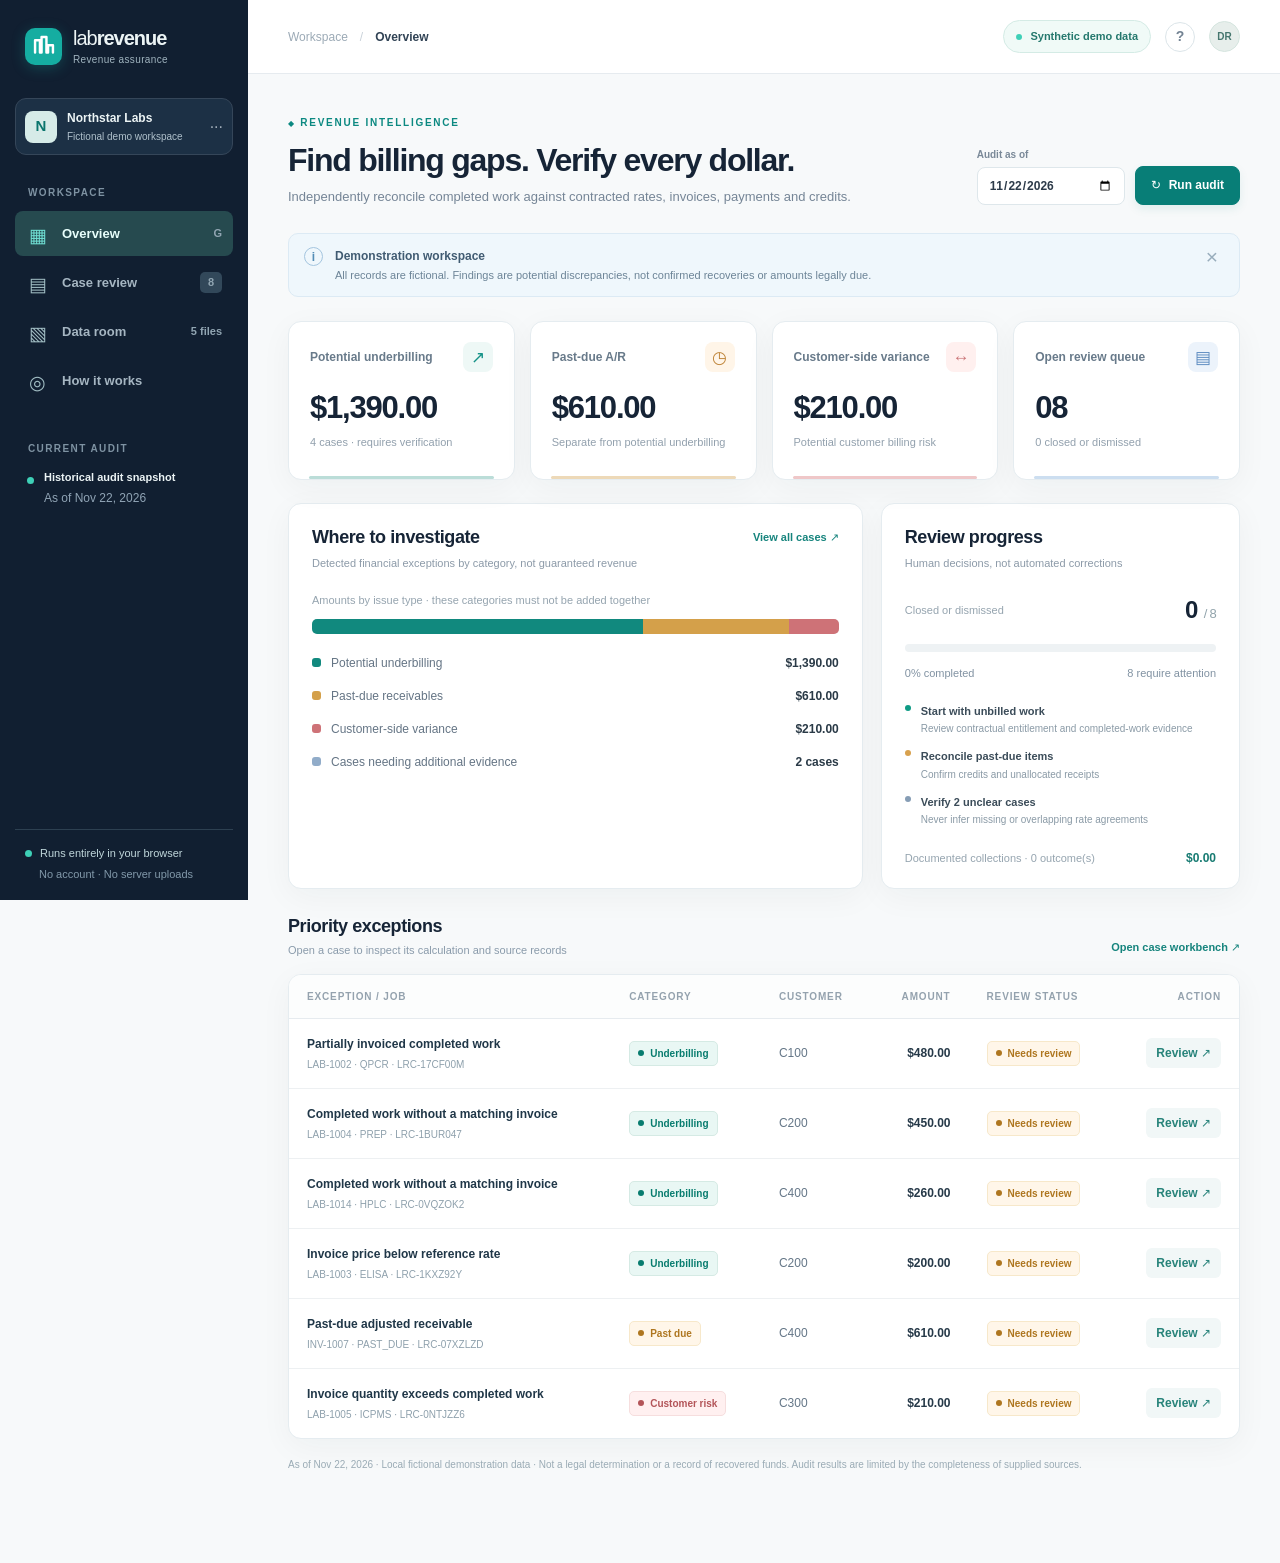
==== index.html @ fd572c87 "feat: publish tested standalone LabRevenue Check v4 browser POC" ====
<!DOCTYPE html>
<html lang="en">
<head>
  <meta charset="UTF-8" />
  <meta name="viewport" content="width=device-width, initial-scale=1" />
  <meta name="color-scheme" content="light" />
  <title>LabRevenue — Revenue assurance workspace</title>
  <style>
:root {--navy:#111f31;--navy-light:#1c3045;--ink:#162436;--mute:#708090;--mutedark:#556779;--line:#e6ebef;--line-2:#dbe4e8;--bg:#f7f9fa;--white:#fff;--teal:#087e77;--teal-dark:#05635e;--teal-pale:#e9f7f4;--amber:#ab6d13;--amber-pale:#fff6e9;--rose:#b55258;--rose-pale:#fff1f0;--blue:#4175a5;--blue-pale:#eef5fc;--shadow:0 8px 32px rgba(20,38,54,.045);font-family:Inter,ui-sans-serif,-apple-system,BlinkMacSystemFont,"Segoe UI",sans-serif;font-synthesis:none;color:var(--ink);background:var(--bg)}
*{box-sizing:border-box}html,body{min-height:100%;margin:0}body{font-size:14px;line-height:1.5}button,input,select,textarea{font:inherit}button{cursor:pointer}button:disabled{opacity:.5;cursor:not-allowed}button:focus-visible,input:focus-visible,select:focus-visible,textarea:focus-visible,[tabindex]:focus-visible{outline:3px solid #8bcac4;outline-offset:2px}a{color:inherit}p,h1,h2,h3{margin:0}h1{font-size:32px;line-height:1.14;letter-spacing:-1.25px;font-weight:730}h2{font-size:18px;line-height:1.28;letter-spacing:-.42px;font-weight:690}h3{font-size:15px;font-weight:670;letter-spacing:-.2px}small{font-size:12px}.app-shell{display:flex;min-height:100vh}.sidebar{width:248px;flex:none;background:var(--navy);color:#ecf4f5;display:flex;flex-direction:column;padding:27px 15px 18px;position:sticky;top:0;height:100vh;z-index:5}.brand{display:flex;align-items:center;gap:11px;padding:0 10px;font-size:20px;letter-spacing:-1px;font-weight:450;line-height:1.1}.brand-bold{font-weight:770}.brand small{display:block;color:#a0b4bf;letter-spacing:.35px;font-size:10px;font-weight:520;margin-top:5px}.brand-mark{display:grid;place-items:center;height:37px;width:37px;background:#15ada1;border-radius:10px;color:#fff;box-shadow:0 3px 14px #14ada147}.workspace-chip{margin:33px 0 30px;display:flex;align-items:center;gap:10px;background:var(--navy-light);border:1px solid #354659;border-radius:11px;padding:10px 9px}.workspace-avatar{height:32px;width:32px;border-radius:8px;background:#d6ebe8;color:#0a756d;display:grid;place-items:center;font-weight:750;font-size:15px}.workspace-copy{flex:1;min-width:0}.workspace-copy b,.workspace-copy small{display:block;white-space:nowrap;overflow:hidden;text-overflow:ellipsis}.workspace-copy b{font-size:12px;font-weight:640}.workspace-copy small{font-size:10px;color:#afc0cb;margin-top:2px}.workspace-dots{font-size:16px;color:#a0adb8}.side-label{color:#7e92a2;letter-spacing:1.4px;font-size:10px;font-weight:780;padding:0 13px;margin-bottom:11px}.nav-list{display:grid;gap:4px}.nav-link{border:0;background:transparent;color:#a6b6c2;font-size:13px;border-radius:8px;display:flex;align-items:center;gap:13px;width:100%;text-align:left;padding:11px 11px;font-weight:560;min-height:43px;transition:background .15s,color .15s}.nav-link:hover{background:#27394b;color:#fff}.nav-link.active{background:#264a4f;color:#e8fffc}.nav-icon{width:23px;height:23px;display:grid;place-items:center;color:#a1bdc3;font-size:19px;font-weight:350}.nav-link.active .nav-icon{color:#70e0d4}.nav-count,.nav-short{margin-left:auto;font-size:11px;color:#91a5b2}.nav-count{background:#32485a;min-width:22px;text-align:center;padding:2px 5px;border-radius:5px}.side-label-bottom{margin-top:38px}.side-audit{display:flex;gap:10px;align-items:flex-start;margin:2px 12px}.status-dot,.offline-dot,.mode-pulse{width:7px;height:7px;border-radius:50%;background:#3ed0b7;flex:none}.status-dot{margin-top:8px}.side-audit b{display:block;font-size:11px;font-weight:620}.side-audit small{display:block;color:#90a4b5;margin-top:3px}.sidebar-spacer{flex:1}.sidebar-foot{padding:15px 10px 0;border-top:1px solid #2d4051;font-size:11px;color:#c0d7db}.sidebar-foot .offline-dot{display:inline-block;margin-right:5px}.sidebar-foot-muted{color:#8299aa;margin-top:4px;padding-left:14px}.workspace{flex:1;min-width:0}.topbar{height:74px;background:#fff;border-bottom:1px solid var(--line);display:flex;align-items:center;justify-content:space-between;padding:0 40px}.breadcrumb{display:flex;align-items:center;gap:12px;font-size:12px;color:#9caab6}.breadcrumb strong{font-weight:660;color:#314355}.breadcrumb-sep{color:#c8d1d9}.topbar-actions{display:flex;align-items:center;gap:14px}.mode-tag{display:flex;align-items:center;gap:8px;padding:7px 12px;background:#f0faf7;color:#24786d;border:1px solid #d4ebe5;font-size:11px;font-weight:620;border-radius:30px}.mode-pulse{width:6px;height:6px}.icon-button{height:30px;width:30px;display:grid;place-items:center;background:#fff;border:1px solid #dce5e9;border-radius:50%;font-weight:720;color:#738393}.user-avatar{height:31px;width:31px;display:grid;place-items:center;background:#e7eeeb;color:#45766e;font-size:10px;font-weight:730;border-radius:50%;border:1px solid #d5e5df}.page-body{max-width:1530px;margin:0 auto;padding:41px 40px 90px}.view{display:none}.view.active{display:block}.heading-row{display:flex;justify-content:space-between;align-items:flex-end;gap:28px;margin-bottom:26px}.eyebrow{font-size:10px;letter-spacing:1.75px;font-weight:810;color:#0c8981;margin-bottom:12px}.eyebrow-icon{font-size:8px}.page-subtitle{margin-top:9px;color:#758596;font-size:13px;max-width:690px}.heading-actions{display:flex;align-items:end;gap:10px;padding-bottom:2px}.date-control{display:flex;flex-direction:column;gap:5px;font-size:10px;color:#7a8998;font-weight:690;white-space:nowrap}.date-control input{background:#fff;border:1px solid #dee7eb;border-radius:8px;color:#2d3b4a;font-size:12px;height:38px;padding:0 11px;min-width:148px}.btn{border-radius:8px;min-height:39px;border:1px solid transparent;padding:9px 15px;display:inline-flex;gap:8px;align-items:center;justify-content:center;white-space:nowrap;font-size:12px;font-weight:690;transition:transform .1s,background .15s,border .15s}.btn:hover:not(:disabled){transform:translateY(-1px)}.btn-primary{background:var(--teal);border-color:var(--teal);color:white;box-shadow:0 4px 10px #087e7718}.btn-primary:hover{background:var(--teal-dark)}.btn-outline{background:#fff;color:#314858;border-color:#dce5ea}.btn-outline:hover{background:#f6fbfb}.btn-quiet{background:#f3f7f8;color:#455866;border-color:#e0e8ec}.btn-red{background:#fff5f5;color:#a6474d;border-color:#f4dddd}.btn-sm{min-height:32px;padding:7px 11px;font-size:11px}.notice{display:flex;align-items:flex-start;gap:12px;padding:13px 15px;background:#eff7fc;border:1px solid #dceaf4;border-radius:10px;margin-bottom:24px;color:#405b72}.notice-icon{display:grid;place-items:center;flex:none;width:19px;height:19px;border:1px solid #a4c5df;border-radius:50%;font-weight:780;color:#548db6;font-size:12px}.notice div{display:flex;flex-direction:column;gap:2px;flex:1}.notice b{font-size:12px;font-weight:720}.notice span:not(.notice-icon){font-size:11px;color:#6c8497}.notice-close{border:0;background:none;font-size:21px;line-height:18px;color:#98adbc}.kpi-grid{display:grid;grid-template-columns:repeat(4,minmax(0,1fr));gap:15px;margin-bottom:23px}.kpi-card{position:relative;background:#fff;border:1px solid #e5ecf0;border-radius:13px;min-height:159px;box-shadow:var(--shadow);padding:20px 21px;overflow:hidden}.kpi-top{display:flex;justify-content:space-between;align-items:center;gap:8px;color:#687a8a;font-size:12px;font-weight:570}.kpi-icon{height:30px;width:30px;border-radius:8px;background:#eef8f6;color:#159287;display:grid;place-items:center;font-size:17px}.kpi-icon.orange{background:#fff5e8;color:#bf8438}.kpi-icon.rose{background:#fff0ef;color:#cc777a}.kpi-icon.blue{background:#ecf3fb;color:#5c8bc0}.kpi-value{font-size:31px;font-weight:770;letter-spacing:-1.2px;line-height:1.15;margin-top:18px;font-variant-numeric:tabular-nums}.kpi-caption{font-size:11px;color:#92a0ad;margin-top:8px}.kpi-rule{position:absolute;bottom:0;left:20px;right:20px;height:3px;border-radius:3px;background:#bbddd8}.kpi-rule.orange{background:#edd9b8}.kpi-rule.rose{background:#efc7c8}.kpi-rule.blue{background:#ccdef0}.insight-layout{display:grid;grid-template-columns:minmax(0,1.6fr) minmax(285px,1fr);gap:18px;margin-bottom:22px}.panel{background:#fff;border:1px solid #e5ecf0;border-radius:13px;box-shadow:var(--shadow);overflow:hidden}.panel-head{padding:22px 23px 0;display:flex;justify-content:space-between;align-items:flex-start;gap:20px}.panel-head p{font-size:11px;color:#8c9aa8;margin-top:5px}.panel-content{padding:21px 23px}.text-link{border:0;background:none;color:#16847d;font-size:11px;font-weight:760;padding:3px 0}.text-link:hover{text-decoration:underline}.exposure-bar{height:15px;display:flex;overflow:hidden;background:#edf1f3;border-radius:5px;margin:10px 0 20px}.exposure-bar>span{transition:width .2s}.exp-key{display:grid;gap:15px}.exp-line{display:flex;gap:10px;align-items:center;color:#657585;font-size:12px}.exp-dot{height:9px;width:9px;border-radius:3px;flex:none}.exp-line strong{margin-left:auto;font-weight:710;color:#2a3a47;font-size:12px;font-variant-numeric:tabular-nums}.exp-line .exp-name{flex:1}.detail-muted{color:#95a4af;font-size:11px}.mini-progress{height:8px;background:#eef2f4;border-radius:10px;overflow:hidden;margin-top:13px}.mini-progress div{height:100%;background:#1a948a;border-radius:10px}.review-header{display:flex;justify-content:space-between;align-items:center;margin-bottom:16px}.review-header b{font-size:24px;letter-spacing:-.7px}.review-stats{display:flex;justify-content:space-between;font-size:11px;color:#8192a2;margin:13px 0 4px}.action-list{margin-top:21px;display:grid;gap:12px}.action-item{display:flex;align-items:flex-start;gap:10px}.action-bullet{margin-top:4px;width:6px;height:6px;border-radius:50%;background:#d5e4e4;flex:none}.action-item b{font-size:11px;display:block;color:#3b4c59}.action-item span{display:block;color:#8a9aa6;font-size:10px;margin-top:2px}.section-head{display:flex;justify-content:space-between;align-items:end;margin:26px 0 15px;gap:10px}.section-head p{color:#8a9bab;font-size:11px;margin-top:4px}.table-frame{overflow-x:auto}.data-table{width:100%;border-collapse:collapse;text-align:left;white-space:nowrap;font-size:12px}.data-table th{font-size:10px;text-transform:uppercase;letter-spacing:.85px;color:#94a2ae;font-weight:760;padding:14px 18px;border-bottom:1px solid var(--line);background:#fcfdfd}.data-table td{padding:16px 18px;border-bottom:1px solid #edf0f2;vertical-align:middle;color:#647687}.data-table tbody tr:last-child td{border-bottom:0}.data-table tbody tr:hover{background:#f8fbfc}.data-table .primary-cell{color:#24384a;font-weight:690}.data-table .money-cell{color:#263948;font-weight:750;font-variant-numeric:tabular-nums;text-align:right}.data-table th:last-child{text-align:right}.data-table .action-cell{text-align:right}.case-open{font-weight:700;border:0;background:#f1f7f7;padding:6px 10px;border-radius:6px;color:#27837a}.case-open:hover{background:#e4f1f0}.case-link{background:none;border:0;color:#203748;font-weight:720;text-align:left;padding:0;font-size:12px;display:block}.case-link:hover{color:var(--teal);text-decoration:underline}.case-sub{font-size:10px;color:#8ea0ac;margin-top:4px}.badge{display:inline-flex;gap:6px;align-items:center;padding:4px 8px;font-size:10px;font-weight:730;border-radius:5px;border:1px solid transparent}.badge-teal{background:#e9f7f4;color:#087c6f;border-color:#d5eae4}.badge-amber{background:#fff6e9;color:#ae761f;border-color:#f7e8ca}.badge-rose{background:#fff0f0;color:#b35458;border-color:#f6dede}.badge-blue{background:#edf4fc;color:#5b84aa;border-color:#dae8f6}.badge-gray{background:#f1f4f6;color:#697986;border-color:#e6edf1}.badge-dot{width:6px;height:6px;border-radius:50%;background:currentColor}.filterbar{display:flex;gap:10px;justify-content:space-between;flex-wrap:wrap;padding:17px 19px;border-bottom:1px solid var(--line)}.search-field{position:relative;min-width:240px;flex:1;max-width:440px}.search-field span{position:absolute;left:13px;top:8px;color:#95a4ae;font-size:17px}.search-field input{width:100%;border:1px solid #dce5e9;border-radius:8px;background:#fff;height:37px;padding:0 12px 0 37px;outline-color:#78c2b6;font-size:12px}.select-field{min-width:150px;height:37px;border:1px solid #dce5e9;background:#fff;color:#465967;border-radius:8px;padding:0 10px;font-size:11px}.filtergroup{display:flex;gap:9px;flex-wrap:wrap}.result-line{padding:10px 19px;border-top:1px solid #edf2f3;color:#8a9ba8;font-size:11px}.empty-state{padding:55px 20px;text-align:center;color:#82929d}.empty-state .empty-mark{height:50px;width:50px;margin:0 auto 14px;display:grid;place-items:center;border-radius:14px;background:#eff7f6;font-size:26px;color:#1e948a}.empty-state h3{color:#31485a;margin-bottom:5px}.pills{display:flex;gap:7px;flex-wrap:wrap}.quality-strip{display:grid;grid-template-columns:repeat(3,1fr);gap:14px;margin-bottom:20px}.quality-item{display:flex;align-items:center;gap:12px;background:#fff;border:1px solid var(--line);border-radius:11px;padding:15px 16px}.quality-circle{width:34px;height:34px;border-radius:50%;display:grid;place-items:center;background:#e9f6f1;color:#188575;font-weight:750}.quality-item b{display:block;font-size:12px}.quality-item small{display:block;color:#8b9ba8;margin-top:2px}.file-grid{display:grid;grid-template-columns:repeat(2,minmax(0,1fr));gap:13px}.file-card{display:flex;flex-direction:column;gap:11px;padding:21px;border:1px solid #e2e9eb;background:#fff;border-radius:12px;transition:border .16s,box-shadow .16s}.file-card:hover,.file-card.drag-over{border-color:#79b8ae;box-shadow:0 0 0 3px #e7f5f2}.file-card .file-head{display:flex;align-items:flex-start;gap:12px}.file-icon{height:37px;width:37px;border-radius:9px;display:grid;place-items:center;background:#eaf6f3;color:#178a82;font-size:20px;flex:none}.file-copy{flex:1;min-width:0}.file-copy b{font-size:13px}.file-copy p{font-size:11px;color:#8b99a5;margin-top:3px}.file-card .file-foot{display:flex;justify-content:space-between;align-items:center;gap:8px}.file-card input[type=file]{display:none}.file-stat{font-size:11px;color:#7b8c98}.file-stat b{color:#1c8b7d}.file-actions{display:flex;gap:6px;align-items:center}.file-card .file-columns{font-size:10px;color:#8294a0;border-top:1px solid #eef2f4;padding-top:11px;line-height:1.6;word-break:break-word}.file-card .file-columns code{color:#537b7b}.source-actions{display:flex;gap:8px;justify-content:flex-end;margin-top:17px}.hint-box{background:#f1f7f8;border:1px solid #dae8e9;border-radius:10px;padding:16px;color:#4e6772;font-size:12px;line-height:1.7}.hint-box strong{color:#274951}.error-panel{background:#fff7f4;border:1px solid #f1d2c8;padding:15px 18px;border-radius:10px;color:#8e4333;font-size:12px;margin-bottom:18px}.error-panel ul{margin:8px 0 0;padding-left:20px}.warning-panel{background:#fff9ed;border:1px solid #f2e1b9;padding:14px 17px;border-radius:10px;color:#80612a;font-size:11px;margin-bottom:18px}.warning-panel ul{margin:7px 0 0;padding-left:20px}.method-grid{display:grid;grid-template-columns:repeat(2,minmax(0,1fr));gap:15px;margin-bottom:20px}.method-card{border:1px solid var(--line);background:#fff;border-radius:12px;padding:24px}.step-index{display:inline-grid;place-items:center;width:28px;height:28px;border-radius:8px;background:#eaf7f3;color:#1d8b7d;font-weight:800;font-size:11px;margin-bottom:13px}.method-card h3{font-size:14px}.method-card p{font-size:12px;color:#788995;line-height:1.7;margin-top:8px}.scope-list{padding:21px 23px;display:grid;gap:12px}.scope-list>div{display:flex;align-items:start;gap:10px;font-size:12px;color:#5b7180}.scope-list .good{color:#119183;font-weight:800}.scope-list .bad{color:#d07e6d;font-weight:800}.overlay{position:fixed;inset:0;background:rgba(12,28,44,.42);z-index:15;backdrop-filter:blur(1.5px)}.case-drawer{position:fixed;right:0;top:0;bottom:0;width:min(570px,100vw);background:#fff;z-index:20;overflow-y:auto;box-shadow:-20px 0 60px #0e27382a;animation:slideIn .19s ease-out}.drawer-header{padding:25px 29px 22px;border-bottom:1px solid var(--line);display:flex;justify-content:space-between;gap:18px}.drawer-kicker{font-size:10px;font-weight:760;letter-spacing:1.3px;color:#12887f}.drawer-header h2{font-size:22px;margin-top:7px;letter-spacing:-.65px}.drawer-header p{font-size:11px;color:#8c9ca8;margin-top:7px}.drawer-close{border:1px solid #e3e9ee;background:#f8fafb;border-radius:7px;height:32px;width:32px;color:#697d8a;font-size:19px;flex:none}.drawer-body{padding:23px 29px 45px}.drawer-amount{background:#f2f8f7;border:1px solid #dfeee9;border-radius:10px;padding:19px 20px;margin-bottom:21px}.drawer-amount small{color:#6e8d89;font-size:11px}.drawer-amount strong{display:block;font-size:30px;letter-spacing:-.9px;margin:4px 0;color:#204b46}.drawer-amount p{color:#718b88;font-size:11px}.drawer-section{margin-top:23px;border-top:1px solid #edf0f3;padding-top:20px}.drawer-section:first-child{margin-top:0;border:0;padding:0}.drawer-section h3{margin-bottom:12px;font-size:13px}.drawer-section p{color:#6e8291;font-size:12px;line-height:1.75}.evidence-box{border:1px solid #e5edf0;border-radius:9px;overflow:hidden}.evidence-row{display:flex;align-items:center;gap:10px;padding:11px 12px;border-bottom:1px solid #edf1f3;font-size:11px}.evidence-row:last-child{border:0}.evidence-row strong{flex:1;color:#49606e;white-space:nowrap;overflow:hidden;text-overflow:ellipsis}.evidence-row span{color:#8c9da9}.evidence-row code{color:#127e72;background:#ebf6f3;padding:3px 6px;border-radius:5px}.formula{background:#f6f9fa;border:1px dashed #dce6e9;border-radius:9px;padding:15px;color:#3d5862;font-family:ui-monospace,Consolas,monospace;font-size:11px;overflow-x:auto;white-space:normal;line-height:1.8}.drawer-form{display:grid;gap:12px}.form-label{font-size:11px;color:#5a6f7d;font-weight:700;display:grid;gap:6px}.form-label select,.form-label input,.form-label textarea{width:100%;border:1px solid #dce5e9;border-radius:8px;background:#fff;min-height:38px;padding:9px 11px;color:#344957;font-size:12px}.form-label textarea{resize:vertical;min-height:78px}.drawer-buttons{display:flex;gap:9px;flex-wrap:wrap;margin-top:16px}.toast{position:fixed;right:23px;bottom:23px;max-width:360px;background:#172f38;color:#f2fbf9;box-shadow:0 10px 35px #0b25263d;border-radius:10px;padding:13px 16px;z-index:50;font-size:12px;line-height:1.5;transform:translateY(100px);opacity:0;pointer-events:none;transition:.2s}.toast.show{opacity:1;transform:translateY(0)}.footer-note{padding:17px 0 0;color:#9aabb5;font-size:10px;line-height:1.7}.overview-bottom{padding-bottom:10px}@keyframes slideIn{from{transform:translateX(35px);opacity:.6}to{transform:translateX(0);opacity:1}}
@media(max-width:1200px){.kpi-grid{grid-template-columns:repeat(2,1fr)}.page-body{padding:34px 26px 75px}.topbar{padding:0 26px}.insight-layout{grid-template-columns:1fr}}
@media(max-width:760px){.app-shell{display:block}.sidebar{position:relative;width:100%;height:auto;padding:16px;gap:12px}.brand{padding:0 5px}.workspace-chip,.side-label,.side-audit,.sidebar-foot{display:none}.nav-list{display:flex;overflow-x:auto;gap:6px}.nav-link{flex:none;width:auto;padding:8px 12px;min-height:37px}.nav-icon,.nav-short,.nav-count{display:none}.sidebar-spacer{display:none}.topbar{height:56px;padding:0 17px}.page-body{padding:29px 16px 64px}.heading-row{display:block}.heading-actions{margin-top:19px}.mode-tag{font-size:0;padding:7px}.mode-pulse{height:8px;width:8px}.kpi-grid{gap:9px}.kpi-card{min-height:140px;padding:15px}.kpi-value{font-size:25px}.kpi-top{font-size:10px}.kpi-icon{height:26px;width:26px}.file-grid,.quality-strip,.method-grid{grid-template-columns:1fr}.filterbar,.filtergroup{width:100%}.search-field{max-width:none}.select-field{flex:1}.panel-head{padding:18px 16px 0}.panel-content{padding:18px 16px}h1{font-size:29px}.drawer-header{padding:22px 20px}.drawer-body{padding:18px 20px 32px}}
/* Accessible, expandable evidence rows */
.evidence-details{border-bottom:1px solid #edf1f3}.evidence-details:last-child{border-bottom:0}.evidence-details summary{list-style:none;display:flex;align-items:center;gap:9px;padding:12px 13px;cursor:pointer;font-size:11px}.evidence-details summary::-webkit-details-marker{display:none}.evidence-details summary strong{flex:1;color:#48606c;min-width:0;white-space:nowrap;overflow:hidden;text-overflow:ellipsis}.evidence-details summary span{color:#8193a0;white-space:nowrap}.evidence-details summary .ev-icon{color:#168f82;font-size:17px}.evidence-details summary code{color:#168578;background:#e8f6f3;padding:3px 6px;border-radius:5px}.evidence-details[open]{background:#fbfdfd}.evidence-details-body{padding:5px 15px 16px 38px;display:grid;gap:7px}.ev-field{display:grid;grid-template-columns:minmax(125px,40%) minmax(0,1fr);gap:10px;font-size:11px;line-height:1.6}.ev-field span{color:#9aa8b2;overflow-wrap:anywhere}.ev-field b{font-weight:580;color:#3a5362;overflow-wrap:anywhere}
@media(max-width:760px){.nav-link{font-size:11px;padding:8px 9px}.nav-list{gap:3px}.data-table,.data-table tbody{display:block;width:100%;white-space:normal}.data-table thead{display:none}.data-table tbody tr{display:grid;grid-template-columns:1fr auto;gap:9px;padding:15px 17px;border-bottom:1px solid #eaf0f1}.data-table tbody tr:last-child{border:0}.data-table tbody td{border:0;padding:0!important;min-width:0;font-size:11px}.data-table tbody td:first-child{grid-column:1/-1;margin-bottom:3px}.data-table tbody td:nth-child(2),.data-table tbody td:nth-child(3){display:flex;align-items:center}.data-table tbody td:nth-child(3):before{content:'Customer';color:#91a4b2;margin-right:7px;font-size:10px}.data-table tbody td:nth-child(4){text-align:left;align-self:center;font-size:15px}.data-table tbody td:nth-child(5){grid-column:1;grid-row:4}.data-table tbody td:last-child{grid-column:2;grid-row:4}.data-table .action-cell{text-align:right}.data-table td:nth-child(2){grid-column:1}.data-table td:nth-child(3){grid-column:2;justify-content:flex-end}.case-drawer{width:100%}.ev-field{grid-template-columns:minmax(110px,38%) minmax(0,1fr)}}
.draft-preview{border:1px solid #d9eae5;border-radius:10px;background:#f7fcfa;padding:15px;margin-top:15px}.draft-preview textarea{background:#fff;resize:vertical;min-height:190px;line-height:1.6}

/* Native hidden state must override display rules for notices, drawers and previews. */
[hidden]{display:none!important}
@media (max-width:760px){.heading-actions{flex-wrap:wrap;max-width:100%}.heading-actions .btn{max-width:100%}}

</style>
  <script>
/* LabRevenue Check — audit engine v3. No network calls, no LLM decisions. */
(function (root, make) { const api=make(); if(typeof module==='object' && module.exports)module.exports=api; if(root)root.LabAudit=api; })(typeof globalThis!=='undefined'?globalThis:this,function(){
'use strict';
const REQUIRED={
  work:['work_id','job_id','customer_id','service_code','quantity','completed_date','billable'],
  rates:['customer_id','service_code','unit_rate','effective_from','effective_to'],
  invoices:['line_id','invoice_id','job_id','customer_id','service_code','quantity','unit_price','invoice_date','due_date','status'],
  payments:['payment_id','invoice_id','paid_amount','payment_date'],
  adjustments:['adjustment_id','invoice_id','adjustment_type','amount','adjustment_date','reason']
};
const FILES={work:'completed_work.csv',rates:'contract_rates.csv',invoices:'invoice_lines.csv',payments:'payments.csv',adjustments:'adjustments.csv'};
const OPTIONAL=new Set(['payments','adjustments']);
const ACTIVE=new Set(['issued','sent','paid','partial','partially_paid','overdue','open']);
const INACTIVE=new Set(['draft','void','canceled','cancelled']);
const TRUE=new Set(['yes','true','1','approved']);
const FALSE=new Set(['no','false','0','nonbillable','not billable']);
const dateOK=s=>{if(!/^\d{4}-\d{2}-\d{2}$/.test(String(s||'')))return false;let [y,m,d]=s.split('-').map(Number);const dt=new Date(Date.UTC(y,m-1,d));return dt.getUTCFullYear()===y&&dt.getUTCMonth()===m-1&&dt.getUTCDate()===d;};
function cents(input){const s=String(input??'').trim();if(!/^\d+(?:\.\d{1,2})?$/.test(s))return null;let [a,b='']=s.split('.');const n=Number(a)*100+Number(b.padEnd(2,'0'));return Number.isSafeInteger(n)&&n>=0?n:null;}
function qty(input){const s=String(input??'').trim();if(!/^\d+(?:\.\d{1,3})?$/.test(s))return null;let [a,b='']=s.split('.');const n=Number(a)*1000+Number(b.padEnd(3,'0'));return Number.isSafeInteger(n)&&n>0?n:null;}
const amount=(milli,price)=>Math.round(milli*price/1000);
const fmtMoney=c=>(c/100).toLocaleString('en-US',{style:'currency',currency:'USD'});
const fmtQty=m=>String(Number((m/1000).toFixed(3)));
const key=(...p)=>JSON.stringify(p);
function hash(s){let h=2166136261;for(let i=0;i<s.length;i++){h^=s.charCodeAt(i);h=Math.imul(h,16777619);}return (h>>>0).toString(36).toUpperCase().padStart(7,'0');}
function parseCSV(input){
 const text=String(input??'').replace(/^\uFEFF/,'');if(!text.trim())throw Error('CSV is empty; include a header row.');
 let rows=[],row=[],field='',quoted=false,closed=false;
 for(let i=0;i<text.length;i++){
  const c=text[i];
  if(quoted){if(c==='"'&&text[i+1]==='"'){field+='"';i++;}else if(c==='"'){quoted=false;closed=true;}else field+=c;}
  else if(closed){if(c===','){row.push(field);field='';closed=false;}else if(c==='\n'||c==='\r'){row.push(field);if(row.some(x=>x.trim()))rows.push(row);row=[];field='';closed=false;if(c==='\r'&&text[i+1]==='\n')i++;}else if(c!==' '&&c!=='\t')throw Error('Unexpected characters after closing quote.');}
  else if(c==='"'&&field===''){quoted=true;}
  else if(c==='"'){throw Error('Invalid quote inside an unquoted field.');}
  else if(c===','){row.push(field);field='';}
  else if(c==='\n'||c==='\r'){row.push(field);if(row.some(x=>x.trim()))rows.push(row);row=[];field='';if(c==='\r'&&text[i+1]==='\n')i++;}
  else field+=c;
 }
 if(quoted)throw Error('Unterminated quoted CSV field.');row.push(field);if(row.some(x=>x.trim()))rows.push(row);
 if(!rows.length)throw Error('Header row is missing.');
 const headers=rows.shift().map(h=>h.trim());if(headers.some(h=>!h)||new Set(headers).size!==headers.length)throw Error('Duplicate or empty column headers.');
 const parsed=rows.map((values,i)=>{if(values.length!==headers.length)throw Error(`Row ${i+2} has ${values.length} fields; expected ${headers.length}.`);return {__row:i+2,...Object.fromEntries(headers.map((h,j)=>[h,values[j].trim()]))};});
 return {headers,rows:parsed};
}
function table(rows,name){return {headers:[...REQUIRED[name]],rows:rows.map((r,i)=>({__row:r.__row||i+2,...r}))};}
function audit(data,asOf='2026-11-22'){
 if(!dateOK(asOf))throw Error('Invalid audit date. Use YYYY-MM-DD.');
 const errors=[],warnings=[],input={},stats={};
 const paymentCoverage=Boolean(data.payments), adjustmentCoverage=Boolean(data.adjustments);
 const arCoverage=paymentCoverage&&adjustmentCoverage;
 for(const [kind,cols] of Object.entries(REQUIRED)){
  const t=data[kind];
  if(!t){if(!OPTIONAL.has(kind))errors.push(`${FILES[kind]} has not been uploaded.`);input[kind]=[];stats[kind]=0;continue;}
  if(!Array.isArray(t.headers)||!Array.isArray(t.rows)){errors.push(`${FILES[kind]} is not a parsed CSV file.`);continue;}
  const missing=cols.filter(k=>!t.headers.includes(k));if(missing.length)errors.push(`${FILES[kind]} missing: ${missing.join(', ')}.`);
  input[kind]=t.rows;stats[kind]=t.rows.length;
 }
 const reject=()=>({valid:false,errors,warnings,findings:[],summary:null,stats});
 if(errors.length)return reject();
 const work=[],rates=[],invoices=[],payments=[],adjustments=[];
 const skipped={nonbillable:0,futureWork:0,futureInvoices:0,futurePayments:0,futureAdjustments:0,inactiveInvoices:0};
 const seen={work:new Set(),invoices:new Set(),payments:new Set(),adjustments:new Set()};
 const err=(kind,r,msg)=>errors.push(`${FILES[kind]} row ${r.__row||'?'}: ${msg}`);
 for(const r of input.rates){
  const from=r.effective_from,to=r.effective_to||'9999-12-31',p=cents(r.unit_rate);
  if(!r.customer_id||!r.service_code||!dateOK(from)||!dateOK(to)||to<from||p===null)err('rates',r,'invalid customer, service, amount, or effective date range.');
  else rates.push({...r,from,to,rate:p});
 }
 for(const r of input.work){
  if(!r.work_id||seen.work.has(r.work_id)){err('work',r,'missing or duplicate work_id.');continue;}seen.work.add(r.work_id);
  const q=qty(r.quantity),flag=String(r.billable).toLowerCase();
  if(!r.job_id||!r.customer_id||!r.service_code||!dateOK(r.completed_date)||q===null||(!TRUE.has(flag)&&!FALSE.has(flag))){err('work',r,'invalid identity, quantity, date, or billable flag.');continue;}
  if(FALSE.has(flag)){skipped.nonbillable++;continue;}
  if(r.completed_date>asOf){skipped.futureWork++;continue;}
  work.push({...r,q});
 }
 for(const r of input.invoices){
  if(!r.line_id||seen.invoices.has(r.line_id)){err('invoices',r,'missing or duplicate line_id.');continue;}seen.invoices.add(r.line_id);
  const q=qty(r.quantity),p=cents(r.unit_price),status=String(r.status).toLowerCase();
  if(!r.invoice_id||!r.job_id||!r.customer_id||!r.service_code||q===null||p===null||!dateOK(r.invoice_date)||!dateOK(r.due_date)||r.due_date<r.invoice_date||(!ACTIVE.has(status)&&!INACTIVE.has(status))){err('invoices',r,'invalid invoice identity, quantity, price, date, or status.');continue;}
  if(INACTIVE.has(status)){skipped.inactiveInvoices++;continue;}
  if(r.invoice_date>asOf){skipped.futureInvoices++;continue;}
  invoices.push({...r,q,p,status});
 }
 for(const r of input.payments){
  if(!r.payment_id||seen.payments.has(r.payment_id)){err('payments',r,'missing or duplicate payment_id.');continue;}seen.payments.add(r.payment_id);
  const paid=cents(r.paid_amount);if(!r.invoice_id||paid===null||!dateOK(r.payment_date)){err('payments',r,'invalid invoice reference, amount or payment date.');continue;}
  if(r.payment_date>asOf){skipped.futurePayments++;continue;}payments.push({...r,paid});
 }
 for(const r of input.adjustments){
  if(!r.adjustment_id||seen.adjustments.has(r.adjustment_id)){err('adjustments',r,'missing or duplicate adjustment_id.');continue;}seen.adjustments.add(r.adjustment_id);
  const value=cents(r.amount),type=String(r.adjustment_type||'').toLowerCase();
  if(!r.invoice_id||value===null||!['credit','writeoff'].includes(type)||!dateOK(r.adjustment_date)){err('adjustments',r,'invalid invoice, amount, credit/writeoff type or date.');continue;}
  if(r.adjustment_date>asOf){skipped.futureAdjustments++;continue;}adjustments.push({...r,value,type});
 }
 if(!arCoverage)warnings.push('Past-due A/R assessment is disabled until both payments.csv and adjustments.csv are supplied, so credits or receipts are never silently assumed to be zero.');
 const invoiceMap=new Map(),identity=new Map();
 for(const inv of invoices){
  const prev=identity.get(inv.invoice_id);
  if(prev&&(prev.customer_id!==inv.customer_id||prev.invoice_date!==inv.invoice_date||prev.due_date!==inv.due_date||prev.status!==inv.status))errors.push(`Invoice ${inv.invoice_id} contains inconsistent customer, header dates or invoice status.`);
  identity.set(inv.invoice_id,inv);
  invoiceMap.set(inv.invoice_id,[...(invoiceMap.get(inv.invoice_id)||[]),inv]);
 }
 const orphanPayments=payments.filter(x=>!invoiceMap.has(x.invoice_id)),orphanAdjustments=adjustments.filter(x=>!invoiceMap.has(x.invoice_id));
 if(orphanPayments.length)warnings.push(`${orphanPayments.length} payment(s) refer to an invoice outside this export or period; these cannot be reconciled.`);
 if(orphanAdjustments.length)warnings.push(`${orphanAdjustments.length} credit/write-off record(s) refer to invoices outside this export or period.`);
 for(const p of payments){const inv=identity.get(p.invoice_id);if(inv&&p.payment_date<inv.invoice_date)warnings.push(`Payment ${p.payment_id} precedes invoice ${p.invoice_id}; verify prepayment allocation.`);}
 for(const adj of adjustments){const inv=identity.get(adj.invoice_id);if(inv&&adj.adjustment_date<inv.invoice_date)warnings.push(`Adjustment ${adj.adjustment_id} precedes invoice ${adj.invoice_id}.`);}
 if(errors.length)return reject();
 const workGroups=new Map(),invoiceGroups=new Map();
 for(const w of work){let k=key(w.job_id,w.customer_id,w.service_code);workGroups.set(k,[...(workGroups.get(k)||[]),w]);}
 for(const i of invoices){let k=key(i.job_id,i.customer_id,i.service_code);invoiceGroups.set(k,[...(invoiceGroups.get(k)||[]),i]);}
 const paidBy=new Map(),adjBy=new Map();
 for(const p of payments)paidBy.set(p.invoice_id,(paidBy.get(p.invoice_id)||0)+p.paid);
 for(const a of adjustments)adjBy.set(a.invoice_id,[...(adjBy.get(a.invoice_id)||[]),a]);
 let findings=[];
 const evidence=(kind,rows)=>rows.map(r=>({source:FILES[kind],row:r.__row,reference:r.work_id||r.line_id||r.payment_id||r.adjustment_id||r.service_code||'—'}));
 const add=(type,bucket,properties)=>{
  const k=key(type,properties.job_id||'',properties.customer_id||'',properties.service_code||'',properties.invoice_id||'',properties.line_id||'');
  findings.push({id:'LRC-'+hash(k),type,bucket,amountCents:null,formula:'',expectedCents:null,actualCents:null,workIds:[],evidence:[],...properties});
 };
 for(const [k,ws] of workGroups){
  const [job,customer,service]=JSON.parse(k),inv=invoiceGroups.get(k)||[];
  const wq=ws.reduce((s,r)=>s+r.q,0),iq=inv.reduce((s,r)=>s+r.q,0);
  const matchRates=ws.map(w=>rates.filter(r=>r.customer_id===customer&&r.service_code===service&&r.from<=w.completed_date&&r.to>=w.completed_date));
  const uniqueRates=new Set(matchRates.filter(m=>m.length===1).map(m=>m[0].rate));
  const valid=matchRates.every(m=>m.length===1)&&uniqueRates.size===1;
  const rate=valid?[...uniqueRates][0]:null;
  const base={job_id:job,customer_id:customer,service_code:service,invoice_id:[...new Set(inv.map(i=>i.invoice_id))].join(', '),workIds:ws.map(w=>w.work_id),evidence:[...evidence('work',ws),...evidence('invoices',inv)]};
  if(rate===null){
   add('RATE_UNVERIFIED','needs_evidence',{...base,title:'Contract rate cannot be verified',summary:'Missing, overlapping or changing effective rates for the recorded work.',recommendation:'Confirm the applicable rate schedule and date-specific allocation before billing.',evidence:[...base.evidence,...evidence('rates',rates.filter(r=>r.customer_id===customer&&r.service_code===service))]});
   continue;
  }
  if(wq>iq){const remaining=wq-iq;
   add('UNBILLED','potential_revenue',{...base,title:inv.length?'Partially invoiced completed work':'Completed work without a matching invoice',amountCents:amount(remaining,rate),expectedCents:amount(wq,rate),actualCents:amount(iq,rate),formula:`(${fmtQty(wq)} completed − ${fmtQty(iq)} invoiced) × ${fmtMoney(rate)}`,evidence:[...base.evidence,...evidence('rates',matchRates.map(x=>x[0]))],summary:`${fmtQty(remaining)} units of approved work do not appear on an active invoice in this snapshot.`,recommendation:'Check for bundled, prepaid, free-of-charge, delayed or separately invoiced work before issuing a supplemental invoice.'});
  }
  if(iq>wq){const extra=iq-wq;
   add('EXCESS_QUANTITY','customer_risk',{...base,title:'Invoice quantity exceeds completed work',amountCents:amount(extra,rate),expectedCents:amount(wq,rate),actualCents:amount(iq,rate),formula:`(${fmtQty(iq)} invoiced − ${fmtQty(wq)} completed) × ${fmtMoney(rate)}`,evidence:[...base.evidence,...evidence('rates',matchRates.map(x=>x[0]))],summary:`${fmtQty(extra)} invoiced units are not supported by the supplied approved-work records.`,recommendation:'Confirm whether other work records, approved repeats, or billing arrangements explain the difference.'});
  }
  for(const line of inv){if(line.p===rate)continue;const low=line.p<rate;
   add(low?'RATE_UNDER':'RATE_OVER',low?'potential_revenue':'customer_risk',{...base,invoice_id:line.invoice_id,line_id:line.line_id,title:low?'Invoice price below reference rate':'Invoice price above reference rate',amountCents:amount(line.q,Math.abs(rate-line.p)),expectedCents:amount(line.q,rate),actualCents:amount(line.q,line.p),formula:`${fmtQty(line.q)} units × (${fmtMoney(Math.max(rate,line.p))} − ${fmtMoney(Math.min(rate,line.p))})`,summary:`Invoice ${line.invoice_id} uses ${fmtMoney(line.p)} per unit; dated contract reference is ${fmtMoney(rate)}.`,recommendation:'Confirm approved amendments, discounts, credits and commercial exceptions before proposing a correction.',evidence:[...evidence('invoices',[line]),...evidence('rates',rates.filter(r=>r.customer_id===customer&&r.service_code===service&&r.from<=ws[0].completed_date&&r.to>=ws[0].completed_date))]});
  }
 }
 for(const [k,inv] of invoiceGroups){if(workGroups.has(k))continue;const [job,customer,service]=JSON.parse(k);
  add('NO_WORK_MATCH','needs_evidence',{job_id:job,customer_id:customer,service_code:service,invoice_id:[...new Set(inv.map(i=>i.invoice_id))].join(', '),title:'Invoice lacks supporting work in this export',summary:'No completed approved-work record matches this job, customer and service as of the audit date.',recommendation:'Confirm the work export is complete; check deposits, prepayments and services completed outside the audit period.',evidence:evidence('invoices',inv)});
 }
 // Unmatched financial transactions are their own review cases, never assumed to be recoveries.
 for(const p of orphanPayments){
  add('UNMATCHED_PAYMENT','needs_evidence',{invoice_id:p.invoice_id,title:'Payment has no matching invoice in the export',summary:`Payment ${p.payment_id} references invoice ${p.invoice_id}, but that invoice is absent or outside the audit snapshot.`,recommendation:'Obtain the full invoice register or confirm the receipt allocation before interpreting this payment.',evidence:evidence('payments',[p])});
 }
 for(const a of orphanAdjustments){
  add('UNMATCHED_ADJUSTMENT','needs_evidence',{invoice_id:a.invoice_id,title:'Credit or write-off has no matching invoice',summary:`Adjustment ${a.adjustment_id} references invoice ${a.invoice_id}, which cannot be matched in the provided invoice export.`,recommendation:'Verify the adjustment approval and obtain the related original invoice before reconciling balances.',evidence:evidence('adjustments',[a])});
 }
 for(const [id,lines] of invoiceMap){
  const gross=lines.reduce((s,l)=>s+amount(l.q,l.p),0),paid=paidBy.get(id)||0,adjs=adjBy.get(id)||[],credit=adjs.reduce((s,a)=>s+a.value,0),net=gross-credit,balance=net-paid,due=lines[0].due_date;
  if(credit>gross){add('CREDITS_EXCEED','needs_evidence',{invoice_id:id,customer_id:lines[0].customer_id,title:'Credits and write-offs exceed invoice total',summary:`${fmtMoney(credit)} of adjustments exceeds ${fmtMoney(gross)} of invoice charges.`,recommendation:'Verify credit memo posting and allocation before drawing a conclusion.',evidence:[...evidence('invoices',lines),...evidence('adjustments',adjs)]});continue;}
  if(arCoverage&&lines[0].status==='paid'&&balance>0){
   add('PAID_STATUS_MISMATCH','needs_evidence',{invoice_id:id,customer_id:lines[0].customer_id,title:'Invoice marked paid, but receipts do not reconcile',summary:`Invoice ${id} is marked paid while the provided payment allocations and adjustments leave ${fmtMoney(balance)} outstanding.`,recommendation:'Check missing allocations, unapplied receipts and status updates before pursuing collection.',evidence:[...evidence('invoices',lines),...evidence('payments',payments.filter(p=>p.invoice_id===id)),...evidence('adjustments',adjs)]});
  }
  if(arCoverage&&balance<0){add('OVERPAYMENT','needs_evidence',{invoice_id:id,customer_id:lines[0].customer_id,title:'Payments exceed adjusted invoice balance',amountCents:-balance,formula:`${fmtMoney(paid)} payments − (${fmtMoney(gross)} billed − ${fmtMoney(credit)} adjustments)`,summary:'This may be a prepayment, unapplied credit or incomplete exported invoice record.',recommendation:'Reconcile the full accounting ledger before requesting a refund.',evidence:[...evidence('invoices',lines),...evidence('payments',payments.filter(p=>p.invoice_id===id)),...evidence('adjustments',adjs)]});}
  if(arCoverage&&balance>0&&due<asOf&&lines[0].status!=='paid'){add('PAST_DUE','past_due',{invoice_id:id,customer_id:lines[0].customer_id,title:'Past-due adjusted receivable',amountCents:balance,expectedCents:net,actualCents:paid,formula:`${fmtMoney(gross)} invoiced − ${fmtMoney(credit)} approved adjustments − ${fmtMoney(paid)} received`,summary:`Invoice ${id} was due ${due}; adjusted unpaid balance is ${fmtMoney(balance)}.`,recommendation:'Check for unapplied receipts, pending disputes and off-ledger adjustments before contacting the customer.',evidence:[...evidence('invoices',lines),...evidence('payments',payments.filter(p=>p.invoice_id===id)),...evidence('adjustments',adjs)]});}
 }
 // Duplicate charges signal: never declare fraud or add to customer-risk dollar totals.
 for(const [k,lines] of invoiceGroups){
  const byFingerprint=new Map();for(const x of lines){const fp=key(x.qty,x.p);byFingerprint.set(fp,[...(byFingerprint.get(fp)||[]),x]);}
  for(const matches of byFingerprint.values())if(matches.length>1){
   add('POSSIBLE_DUPLICATE','needs_evidence',{job_id:matches[0].job_id,customer_id:matches[0].customer_id,service_code:matches[0].service_code,invoice_id:[...new Set(matches.map(x=>x.invoice_id))].join(', '),line_id:matches[0].line_id,title:'Repeated identical invoice line details',summary:`${matches.length} lines share the same job, service, quantity and unit price. This can be legitimate split billing.`,recommendation:'Review source work references, invoice IDs and billing policy for duplicate charges.',evidence:evidence('invoices',matches)});
  }
 }
 const order={potential_revenue:0,past_due:1,customer_risk:2,needs_evidence:3};findings.sort((a,b)=>order[a.bucket]-order[b.bucket]||(b.amountCents||0)-(a.amountCents||0)||a.id.localeCompare(b.id));
 const sum=b=>findings.filter(f=>f.bucket===b).reduce((s,f)=>s+(f.amountCents||0),0);
 const summary={potentialRevenueCents:sum('potential_revenue'),pastDueCents:arCoverage?sum('past_due'):null,arCoverage,paymentCoverage,adjustmentCoverage,customerRiskCents:sum('customer_risk'),cases:findings.length,unverifiedCount:findings.filter(f=>f.bucket==='needs_evidence').length,processedWork:work.length,processedInvoiceLines:invoices.length,processedPayments:payments.length,processedAdjustments:adjustments.length,excluded:skipped,asOf};
 return {valid:true,errors:[],warnings,findings,summary,stats,assumptions:[
  'Potential revenue, past-due accounts receivable and customer-side risk are separate categories, not a combined recoverable total.',
  'Contract and work extracts are assumed complete only after a human verifies their source and scope.',
  'Past-due A/R analysis requires supplied payments and credit/write-off datasets; missing optional files disable the analysis.',
  'Credit/write-off adjustments reduce receivables, but may also explain rate discrepancies; reviewers must confirm.',
  'No tax calculations, foreign currency, bundled prices, tiered pricing, deposits or automated dispute submissions.',
  'This read-only audit does not make legal, financial or collection determinations.'
 ]};
}
return {REQUIRED,FILES,OPTIONAL,audit,parseCSV,table,dateOK,fmtMoney,fmtQty,cents,qty};
});

</script>
  <script>
/* Fictional sample records. */
window.LAB_DEMO = {"work":[{"work_id":"W001","job_id":"LAB-1001","customer_id":"C100","service_code":"ELISA","quantity":"40","completed_date":"2026-10-07","billable":"yes","notes":"Standard batch"},{"work_id":"W002","job_id":"LAB-1002","customer_id":"C100","service_code":"QPCR","quantity":"12","completed_date":"2026-10-08","billable":"yes","notes":"Confirmed run"},{"work_id":"W003","job_id":"LAB-1003","customer_id":"C200","service_code":"ELISA","quantity":"20","completed_date":"2026-10-09","billable":"yes","notes":"Contract rate applies"},{"work_id":"W004","job_id":"LAB-1004","customer_id":"C200","service_code":"PREP","quantity":"10","completed_date":"2026-10-10","billable":"yes","notes":"Approved sample preparation"},{"work_id":"W005","job_id":"LAB-1005","customer_id":"C300","service_code":"ICPMS","quantity":"5","completed_date":"2026-10-11","billable":"yes","notes":"Five completed tests"},{"work_id":"W006","job_id":"LAB-1006","customer_id":"C300","service_code":"RUSH","quantity":"3","completed_date":"2026-10-11","billable":"yes","notes":"Rush fees preapproved"},{"work_id":"W007","job_id":"LAB-1007","customer_id":"C400","service_code":"HPLC","quantity":"7","completed_date":"2026-10-12","billable":"yes","notes":"Completed delivery"},{"work_id":"W008","job_id":"LAB-1008","customer_id":"C500","service_code":"SEQ","quantity":"4","completed_date":"2026-10-12","billable":"yes","notes":"Rate schedule not supplied"},{"work_id":"W009","job_id":"LAB-1009","customer_id":"C600","service_code":"ELISA","quantity":"10","completed_date":"2026-10-15","billable":"yes","notes":"Fully reconciled"},{"work_id":"W010","job_id":"LAB-1010","customer_id":"C300","service_code":"ICPMS","quantity":"2","completed_date":"2026-11-05","billable":"yes","notes":"Not yet due"},{"work_id":"W011","job_id":"LAB-1011","customer_id":"C100","service_code":"ELISA","quantity":"2","completed_date":"2026-10-20","billable":"no","notes":"QC repeats excluded"},{"work_id":"W014","job_id":"LAB-1014","customer_id":"C400","service_code":"HPLC","quantity":"2","completed_date":"2026-10-21","billable":"yes","notes":"Completed service invoice voided"},{"work_id":"W015","job_id":"LAB-1015","customer_id":"C100","service_code":"ELISA","quantity":"2","completed_date":"2026-10-22","billable":"yes","notes":"Approved credit applies"},{"work_id":"W016","job_id":"LAB-1016","customer_id":"C300","service_code":"ICPMS","quantity":"1","completed_date":"2026-10-24","billable":"yes","notes":"Approved write-off applies"},{"work_id":"W017","job_id":"LAB-1017","customer_id":"C700","service_code":"SPEC","quantity":"3","completed_date":"2026-10-25","billable":"yes","notes":"Rate agreement incomplete"}],"rates":[{"customer_id":"C100","service_code":"ELISA","unit_rate":"85","effective_from":"2026-01-01","effective_to":"2026-12-31"},{"customer_id":"C100","service_code":"QPCR","unit_rate":"120","effective_from":"2026-01-01","effective_to":"2026-12-31"},{"customer_id":"C200","service_code":"ELISA","unit_rate":"95","effective_from":"2026-01-01","effective_to":"2026-12-31"},{"customer_id":"C200","service_code":"PREP","unit_rate":"45","effective_from":"2026-01-01","effective_to":"2026-12-31"},{"customer_id":"C300","service_code":"ICPMS","unit_rate":"210","effective_from":"2026-01-01","effective_to":"2026-12-31"},{"customer_id":"C300","service_code":"RUSH","unit_rate":"65","effective_from":"2026-01-01","effective_to":"2026-12-31"},{"customer_id":"C400","service_code":"HPLC","unit_rate":"130","effective_from":"2026-01-01","effective_to":"2026-12-31"},{"customer_id":"C600","service_code":"ELISA","unit_rate":"90","effective_from":"2026-01-01","effective_to":"2026-12-31"},{"customer_id":"C700","service_code":"SPEC","unit_rate":"180","effective_from":"2026-01-01","effective_to":"2026-12-31"},{"customer_id":"C700","service_code":"SPEC","unit_rate":"170","effective_from":"2026-09-01","effective_to":"2026-12-31"}],"invoices":[{"line_id":"L001","invoice_id":"INV-1001","job_id":"LAB-1001","customer_id":"C100","service_code":"ELISA","quantity":"40","unit_price":"85","invoice_date":"2026-10-08","due_date":"2026-11-07","status":"issued"},{"line_id":"L002","invoice_id":"INV-1002","job_id":"LAB-1002","customer_id":"C100","service_code":"QPCR","quantity":"8","unit_price":"120","invoice_date":"2026-10-09","due_date":"2026-11-08","status":"issued"},{"line_id":"L003","invoice_id":"INV-1003","job_id":"LAB-1003","customer_id":"C200","service_code":"ELISA","quantity":"20","unit_price":"85","invoice_date":"2026-10-10","due_date":"2026-11-09","status":"issued"},{"line_id":"L004","invoice_id":"INV-1005","job_id":"LAB-1005","customer_id":"C300","service_code":"ICPMS","quantity":"6","unit_price":"210","invoice_date":"2026-10-12","due_date":"2026-11-11","status":"issued"},{"line_id":"L005","invoice_id":"INV-1006","job_id":"LAB-1006","customer_id":"C300","service_code":"RUSH","quantity":"3","unit_price":"65","invoice_date":"2026-10-12","due_date":"2026-11-11","status":"issued"},{"line_id":"L006","invoice_id":"INV-1007","job_id":"LAB-1007","customer_id":"C400","service_code":"HPLC","quantity":"7","unit_price":"130","invoice_date":"2026-10-13","due_date":"2026-11-12","status":"issued"},{"line_id":"L007","invoice_id":"INV-1009","job_id":"LAB-1009","customer_id":"C600","service_code":"ELISA","quantity":"10","unit_price":"90","invoice_date":"2026-10-16","due_date":"2026-11-15","status":"issued"},{"line_id":"L008","invoice_id":"INV-1010","job_id":"LAB-1010","customer_id":"C300","service_code":"ICPMS","quantity":"2","unit_price":"210","invoice_date":"2026-11-06","due_date":"2026-12-06","status":"issued"},{"line_id":"L009","invoice_id":"INV-1014","job_id":"LAB-1014","customer_id":"C400","service_code":"HPLC","quantity":"2","unit_price":"130","invoice_date":"2026-10-22","due_date":"2026-11-21","status":"void"},{"line_id":"L010","invoice_id":"INV-1015","job_id":"LAB-1015","customer_id":"C100","service_code":"ELISA","quantity":"2","unit_price":"85","invoice_date":"2026-10-23","due_date":"2026-11-22","status":"issued"},{"line_id":"L011","invoice_id":"INV-1016","job_id":"LAB-1016","customer_id":"C300","service_code":"ICPMS","quantity":"1","unit_price":"210","invoice_date":"2026-10-25","due_date":"2026-11-18","status":"issued"}],"payments":[{"payment_id":"P001","invoice_id":"INV-1001","paid_amount":"3400","payment_date":"2026-11-05"},{"payment_id":"P002","invoice_id":"INV-1002","paid_amount":"960","payment_date":"2026-11-06"},{"payment_id":"P003","invoice_id":"INV-1003","paid_amount":"1700","payment_date":"2026-11-07"},{"payment_id":"P004","invoice_id":"INV-1005","paid_amount":"1260","payment_date":"2026-11-08"},{"payment_id":"P005","invoice_id":"INV-1006","paid_amount":"195","payment_date":"2026-11-09"},{"payment_id":"P006","invoice_id":"INV-1007","paid_amount":"300","payment_date":"2026-11-15"},{"payment_id":"P007","invoice_id":"INV-1009","paid_amount":"900","payment_date":"2026-11-12"},{"payment_id":"P008","invoice_id":"INV-1015","paid_amount":"140","payment_date":"2026-11-18"},{"payment_id":"P009","invoice_id":"INV-1016","paid_amount":"170","payment_date":"2026-11-19"}],"adjustments":[{"adjustment_id":"A001","invoice_id":"INV-1015","adjustment_type":"credit","amount":"30.00","adjustment_date":"2026-11-16","reason":"Approved courtesy credit"},{"adjustment_id":"A002","invoice_id":"INV-1016","adjustment_type":"writeoff","amount":"40.00","adjustment_date":"2026-11-17","reason":"Manager-approved write-off"}]};

</script>
  <script>
/* LabRevenue Check UI v3 — self-contained browser application. */
(function(){
'use strict';
const E=window.LabAudit;
const $=id=>document.getElementById(id);
const esc=x=>String(x??'').replace(/[&<>"']/g,c=>({'&':'&amp;','<':'&lt;','>':'&gt;','"':'&quot;',"'":'&#39;'}[c]));
const money=E.fmtMoney,asNum=c=>(c/100).toFixed(2);
const sourceLabels={work:'Completed work',rates:'Contract rates',invoices:'Invoice lines',payments:'Payments',adjustments:'Credits & write-offs'};
const sourceDesc={work:'Approved work completed by job and service',rates:'Customer-specific, dated price agreements',invoices:'Issued invoice line items and due dates',payments:'Receipts allocated to invoice IDs',adjustments:'Approved credits and write-offs (optional)'};
const buckets={potential_revenue:{label:'Potential underbilling',short:'Underbilling',theme:'teal',color:'#11897e',icon:'↗'},past_due:{label:'Past-due receivables',short:'Past due',theme:'amber',color:'#d4a04a',icon:'◷'},customer_risk:{label:'Customer-side variance',short:'Customer risk',theme:'rose',color:'#ce7277',icon:'↔'},needs_evidence:{label:'Needs evidence',short:'Unverified',theme:'blue',color:'#759ac0',icon:'?'}};
const statusNames=['Needs review','Investigating','Evidence confirmed','Ready for follow-up','Resolved','Dismissed'];
let state={view:'overview',sourceMode:'demo',sources:{},raw:{},result:null,filters:{query:'',bucket:'all',status:'all'},reviews:{},activeCase:null,notice:true,dates:'2026-11-22',lastErrors:[],sort:'priority',auditSignature:''};
let toastTimer=null;
const APP_VERSION='4.0.0';
function notify(message){const el=$('toast');el.textContent=message;el.classList.add('show');clearTimeout(toastTimer);toastTimer=setTimeout(()=>el.classList.remove('show'),3700);}
function initDemo(){state.auditSignature='';state.raw={};state.sources={};for(const kind of Object.keys(E.REQUIRED)){state.raw[kind]=E.table(window.LAB_DEMO[kind]||[],kind);state.sources[kind]={origin:'demo',name:E.FILES[kind],rows:state.raw[kind].rows.length};}state.sourceMode='demo';state.reviews={};state.lastErrors=[];runAudit(false);}
function dataSignature(raw,date){
  const source=JSON.stringify(raw)+date;let hash=2166136261;
  for(let i=0;i<source.length;i++){hash^=source.charCodeAt(i);hash=Math.imul(hash,16777619);}
  return (hash>>>0).toString(36);
}
function runAudit(show=true){
 state.dates=$('audit-date').value;
 const sig=dataSignature(state.raw,state.dates);
 if(state.auditSignature&&state.auditSignature!==sig){state.reviews={};if(state.activeCase)closeDrawer();}
 state.auditSignature=sig;
 try{state.result=E.audit(state.raw,state.dates);state.lastErrors=state.result.valid?[]:state.result.errors;}catch(err){state.result={valid:false,errors:[err.message],findings:[],summary:null,warnings:[]};state.lastErrors=[err.message];}
 renderAll();if(show)notify(state.result.valid?`Audit completed · ${state.result.findings.length} exceptions found`:'Audit blocked · review invalid or missing source data');
}
function reviewOf(f){return state.reviews[f.id]||{status:'Needs review',note:'',outcome:'',amount:'',reference:''};}
function reviewOpen(f){return !['Resolved','Dismissed'].includes(reviewOf(f).status);}
function badge(text,theme){return `<span class="badge badge-${theme}"><span class="badge-dot"></span>${esc(text)}</span>`;}
function moneyOrDash(n){return n==null?'—':money(n);}
function safeStatus(s){return badge(s,s==='Resolved'?'teal':s==='Dismissed'?'gray':s==='Ready for follow-up'?'blue':s==='Evidence confirmed'?'teal':'amber');}
function findById(id){return state.result?.findings.find(f=>f.id===id);}
function setView(v){if(!['overview','cases','sources','method'].includes(v))return;state.view=v;document.querySelectorAll('.nav-link').forEach(el=>el.classList.toggle('active',el.dataset.view===v));document.querySelectorAll('.view').forEach(el=>el.classList.toggle('active',el.id==='view-'+v));$('crumb-name').textContent={overview:'Overview',cases:'Case review',sources:'Data room',method:'How it works'}[v];renderAll();window.scrollTo({top:0,behavior:'instant'});}
function renderAll(){
 const r=state.result;
 $('nav-cases').textContent=r?.valid?r.findings.filter(reviewOpen).length:'—';
 $('side-date').textContent=`As of ${prettyDate(state.dates)}`;
 $('audit-notice').hidden=!state.notice;
 const banner=$('audit-notice');
 banner.querySelector('b').textContent=state.sourceMode==='demo'?'Demonstration workspace':'Local audit workspace';
 banner.querySelector('.notice > div > span').textContent=state.sourceMode==='demo'?'All records are fictional. Findings are potential discrepancies, not confirmed recoveries or amounts legally due.':'Your CSVs stay in this browser session. Findings are potential discrepancies that require contract, record and ledger verification.';
 document.querySelector('.mode-tag').innerHTML=`<span class="mode-pulse"></span>${state.sourceMode==='demo'?'Synthetic demo data':'Local CSV workspace'}`;
 if(state.view==='overview')renderOverview();
 if(state.view==='cases')renderCases();
 if(state.view==='sources')renderSources();
 if(state.view==='method')renderMethod();
 if(state.activeCase)renderDrawer();
}
const prettyDate=d=>{if(!E.dateOK(d))return d;return new Date(d+'T12:00:00Z').toLocaleDateString('en-US',{month:'short',day:'numeric',year:'numeric',timeZone:'UTC'});};
function errorPanel(){return `<div class="error-panel"><b>Audit blocked — no financial findings generated</b><ul>${(state.lastErrors||[]).slice(0,16).map(x=>`<li>${esc(x)}</li>`).join('')}${state.lastErrors.length>16?`<li>... ${state.lastErrors.length-16} additional issues</li>`:''}</ul><div style="margin-top:11px"><button class="btn btn-outline btn-sm" data-action="sources">Review data files</button></div></div>`;}
function warningPanel(){const warnings=state.result?.warnings||[];return warnings.length?`<div class="warning-panel"><b>Reconciliation caveats (${warnings.length})</b><ul>${warnings.slice(0,5).map(x=>`<li>${esc(x)}</li>`).join('')}</ul></div>`:'';}
function kpiCard(name,value,caption,theme,icon){return `<div class="kpi-card"><div class="kpi-top"><span>${esc(name)}</span><div class="kpi-icon ${theme==='teal'?'':theme}">${icon}</div></div><div class="kpi-value">${esc(value)}</div><div class="kpi-caption">${esc(caption)}</div><span class="kpi-rule ${theme==='teal'?'':theme}"></span></div>`;}
function getRealized(){let cashCents=0,creditCents=0,n=0;for(const f of state.result?.findings||[]){const r=reviewOf(f);if(r.status!=='Resolved'||!r.reference||!Number.isFinite(Number(r.amount)))continue;const v=Math.round(Number(r.amount)*100);if(r.outcome==='cash_collected'&&['potential_revenue','past_due'].includes(f.bucket)){cashCents+=v;n++;}if(r.outcome==='credit_applied'&&f.bucket==='customer_risk'){creditCents+=v;}}return {cashCents,creditCents,n};}
function renderOverview(){
 const r=state.result;
 if(!r?.valid){$('top-content').innerHTML=errorPanel()+`<div class="panel"><div class="panel-content"><p>Fix the source errors or restore the sample dataset to rerun the reconciliation.</p><button class="btn btn-primary" style="margin-top:15px" data-action="restore">Restore fictional demo</button></div></div>`;return;}
 const s=r.summary;const review=r.findings.filter(reviewOpen).length;const verified=getRealized();const total=s.potentialRevenueCents+(s.pastDueCents||0)+s.customerRiskCents;
 const exposure=[['potential_revenue',s.potentialRevenueCents],['past_due',s.pastDueCents||0],['customer_risk',s.customerRiskCents]];
 const progress=100*(r.findings.length-review)/Math.max(1,r.findings.length);
 const high=r.findings.filter(x=>x.bucket==='potential_revenue').length;
 $('top-content').innerHTML=warningPanel()+`
 <div class="kpi-grid">
  ${kpiCard('Potential underbilling',money(s.potentialRevenueCents),`${high} cases · requires verification`,'teal','↗')}
  ${kpiCard('Past-due A/R',s.arCoverage?money(s.pastDueCents):'Not assessed',s.arCoverage?'Separate from potential underbilling':'Add payments and adjustment files','orange','◷')}
  ${kpiCard('Customer-side variance',money(s.customerRiskCents),'Potential customer billing risk','rose','↔')}
  ${kpiCard('Open review queue',String(review).padStart(2,'0'),`${r.findings.length-review} closed or dismissed`,'blue','▤')}
 </div>
 <div class="insight-layout">
  <div class="panel"><div class="panel-head"><div><h2>Where to investigate</h2><p>Detected financial exceptions by category, not guaranteed revenue</p></div><button class="text-link" data-action="cases">View all cases ↗</button></div>
   <div class="panel-content"><div class="detail-muted">Amounts by issue type · these categories must not be added together</div><div class="exposure-bar" aria-label="Distribution of detected financial exceptions">${exposure.map(([b,n])=>`<span title="${esc(buckets[b].label)}: ${money(n)}" style="width:${total?100*n/total:0}%;background:${buckets[b].color}"></span>`).join('')}</div><div class="exp-key">${exposure.map(([b,n])=>`<div class="exp-line"><span class="exp-dot" style="background:${buckets[b].color}"></span><span class="exp-name">${esc(buckets[b].label)}</span><strong>${b==='past_due'&&!s.arCoverage?'Not assessed':money(n)}</strong></div>`).join('')}<div class="exp-line"><span class="exp-dot" style="background:#91acc9"></span><span class="exp-name">Cases needing additional evidence</span><strong>${s.unverifiedCount} cases</strong></div></div></div>
  </div>
  <div class="panel"><div class="panel-head"><div><h2>Review progress</h2><p>Human decisions, not automated corrections</p></div></div><div class="panel-content"><div class="review-header"><span class="detail-muted">Closed or dismissed</span><b>${r.findings.length-review} <span style="font-size:13px;color:#91a3ab;font-weight:500">/ ${r.findings.length}</span></b></div><div class="mini-progress"><div style="width:${progress}%"></div></div><div class="review-stats"><span>${Math.round(progress)}% completed</span><span>${review} require attention</span></div>
  <div class="action-list"><div class="action-item"><span class="action-bullet" style="background:#0f9b85"></span><div><b>Start with unbilled work</b><span>Review contractual entitlement and completed-work evidence</span></div></div><div class="action-item"><span class="action-bullet" style="background:#d8a14e"></span><div><b>Reconcile past-due items</b><span>Confirm credits and unallocated receipts</span></div></div><div class="action-item"><span class="action-bullet" style="background:#869db5"></span><div><b>Verify ${s.unverifiedCount} unclear cases</b><span>Never infer missing or overlapping rate agreements</span></div></div></div>
  <div style="margin-top:22px;display:flex;align-items:center;justify-content:space-between"><span class="detail-muted">Documented collections · ${verified.n} outcome(s)</span><b style="font-size:12px;color:#177b72">${money(verified.cashCents)}</b></div>
  </div></div>
 </div>
 <div class="section-head"><div><h2>Priority exceptions</h2><p>Open a case to inspect its calculation and source records</p></div><button class="text-link" data-action="cases">Open case workbench ↗</button></div>
 <div class="panel">${caseTable(r.findings.slice(0,6),'overview')}</div>
 <div class="footer-note">As of ${prettyDate(state.dates)} · Local ${state.sourceMode==='demo'?'fictional demonstration':'customer-provided'} data · Not a legal determination or a record of recovered funds. Audit results are limited by the completeness of supplied sources.</div>`;
}
function caseTable(rows,mode){
 if(!rows.length)return `<div class="empty-state"><div class="empty-mark">✓</div><h3>No matching exceptions</h3><p>Try a different filter or verify your inputs.</p></div>`;
 return `<div class="table-frame"><table class="data-table"><thead><tr><th>Exception / Job</th><th>Category</th><th>Customer</th><th style="text-align:right">Amount</th><th>Review status</th><th style="text-align:right">Action</th></tr></thead><tbody>${rows.map(f=>`<tr><td data-label="Exception"><button class="case-link" data-case="${esc(f.id)}">${esc(f.title)}</button><div class="case-sub">${esc(f.job_id||f.invoice_id||'Unlinked')} · ${esc(f.service_code||f.type)} · ${esc(f.id)}</div></td><td data-label="Category">${badge(buckets[f.bucket].short,buckets[f.bucket].theme)}</td><td data-label="Customer">${esc(f.customer_id||'—')}</td><td data-label="Amount" class="money-cell">${moneyOrDash(f.amountCents)}</td><td data-label="Status">${safeStatus(reviewOf(f).status)}</td><td data-label="Action" class="action-cell"><button class="case-open" data-case="${esc(f.id)}">Review ↗</button></td></tr>`).join('')}</tbody></table></div>${mode==='cases'?`<div class="result-line">Showing ${rows.length} matching exceptions · Select a row to inspect the evidence.</div>`:''}`;
}
function renderCases(){const r=state.result;if(!r?.valid){$('cases-content').innerHTML=errorPanel();return;}
 const f=state.filters;
 const filtered=r.findings.filter(x=>{
  if(f.bucket!=='all'&&x.bucket!==f.bucket)return false;
  if(f.status!=='all'&&reviewOf(x).status!==f.status)return false;
  const q=f.query.toLowerCase().trim();if(!q)return true;
  return [x.id,x.title,x.job_id,x.invoice_id,x.customer_id,x.service_code,x.summary].some(v=>String(v||'').toLowerCase().includes(q));
 });
 $('cases-content').innerHTML=`<div class="quality-strip"><div class="quality-item"><span class="quality-circle">${r.findings.length}</span><div><b>Detected exceptions</b><small>Human verification required</small></div></div><div class="quality-item"><span class="quality-circle" style="background:#fff3e3;color:#bc8228">${r.findings.filter(reviewOpen).length}</span><div><b>Open review items</b><small>Not yet closed or dismissed</small></div></div><div class="quality-item"><span class="quality-circle" style="background:#edf3fc;color:#6482a3">${r.summary.unverifiedCount}</span><div><b>Missing supporting evidence</b><small>Review contract or source completeness</small></div></div></div>
 <div class="panel"><div class="filterbar"><div class="search-field"><span aria-hidden="true">⌕</span><input id="case-search" type="search" value="${esc(f.query)}" placeholder="Search job, invoice, customer or exception…" aria-label="Search exceptions"></div><div class="filtergroup"><select id="category-filter" class="select-field" aria-label="Filter by category"><option value="all">All categories</option>${Object.entries(buckets).map(([k,b])=>`<option value="${k}" ${f.bucket===k?'selected':''}>${esc(b.short)}</option>`).join('')}</select><select id="status-filter" class="select-field" aria-label="Filter by review status"><option value="all">All statuses</option>${statusNames.map(s=>`<option value="${s}" ${s===f.status?'selected':''}>${s}</option>`).join('')}</select></div></div><div id="filtered-case-table">${caseTable(filtered,'cases')}</div></div>`;
}
function renderSourceCard(kind){
 const item=state.sources[kind],rows=state.raw[kind]?.rows?.length;
 const status=item?`${rows} rows loaded`:'Not uploaded';
 return `<div class="file-card" data-file-card="${kind}"><div class="file-head"><div class="file-icon">▤</div><div class="file-copy"><b>${sourceLabels[kind]}</b><p>${sourceDesc[kind]}</p></div>${item?badge('Loaded','teal'):badge(kind==='adjustments'?'Optional':'Required','amber')}</div><div class="file-foot"><div class="file-stat">${item?`<b>${esc(item.name)}</b> · ${rows} rows`:status}</div><div class="file-actions"><button class="btn btn-outline btn-sm" data-action="download-sample" data-kind="${kind}">Sample ↓</button><label class="btn btn-quiet btn-sm" for="upload-${kind}" tabindex="0">Replace ↑</label><input type="file" id="upload-${kind}" data-kind="${kind}" accept=".csv,text/csv" aria-label="Upload ${sourceLabels[kind]} CSV"/></div></div><div class="file-columns">Columns · <code>${E.REQUIRED[kind].join(' · ')}</code></div></div>`;
}
function renderSources(){
 const loaded=Object.keys(state.sources).length,valid=state.result?.valid;
 $('source-content').innerHTML=`${state.lastErrors.length?errorPanel():''}${warningPanel()}<div class="quality-strip"><div class="quality-item"><span class="quality-circle">${loaded}/5</span><div><b>Input datasets loaded</b><small>Three required, two optional</small></div></div><div class="quality-item"><span class="quality-circle" style="background:#eaf2f9;color:#567b9e">${state.sourceMode==='demo'?'DEMO':'LOCAL'}</span><div><b>${state.sourceMode==='demo'?'Fictional example':'Private local workspace'}</b><small>No backend or network requests</small></div></div><div class="quality-item"><span class="quality-circle" style="background:${valid?'#e5f8f0':'#fff2e8'};color:${valid?'#168575':'#af772d'}">${valid?'✓':'!'}</span><div><b>${valid?'Latest audit passed validation':'Audit not verified'}</b><small>${valid?'Ready for case review':'Check required columns and records'}</small></div></div></div><div class="section-head"><div><h2>Source files</h2><p>Changing one file starts a new, separate private dataset so fictional data cannot be mixed with customer records.</p></div></div><div class="file-grid">${Object.keys(E.REQUIRED).map(renderSourceCard).join('')}</div><div class="source-actions"><button class="btn btn-outline" data-action="download-all">Download all sample CSVs</button><button class="btn btn-primary" data-action="rerun">Run reconciliation ↗</button></div><div class="hint-box" style="margin-top:19px"><b>Data assurance rules.</b> Invalid dates, duplicate record IDs, negative amounts, malformed CSVs, missing columns and contradictory invoice headers block the entire audit. Future-dated records and void invoices are excluded explicitly. Past-due analysis runs only when both payment and adjustment exports are supplied. Credits and write-offs reduce overdue balances. An ambiguous or absent rate produces an evidence case, never a fabricated underbilling amount.</div>`;
}
function renderMethod(){
 $('method-content').innerHTML=`<div class="method-grid">
 <div class="method-card"><span class="step-index">01</span><h3>Import without replacing your systems</h3><p>Use exports from your laboratory operations, pricing, accounting and payment records. All processing in this demo stays in the current browser.</p></div>
 <div class="method-card"><span class="step-index">02</span><h3>Validate before calculating</h3><p>Identify duplicate IDs, missing columns, invalid money or dates, out-of-period records, contradictory invoice data and incomplete rate coverage.</p></div>
 <div class="method-card"><span class="step-index">03</span><h3>Explain every discrepancy</h3><p>Review billed quantities, contractual reference rates, credits, paid amounts, due dates and evidence references. Amounts are not treated as automatically collectible.</p></div>
 <div class="method-card"><span class="step-index">04</span><h3>Review, resolve and document</h3><p>Use a human review queue, create a draft correction or follow-up, and log a confirmed cash or credit outcome with an external evidence reference.</p></div>
 </div><div class="insight-layout"><div class="panel"><div class="panel-head"><div><h2>Supported in this prototype</h2><p>Conservative, deterministic rules</p></div></div><div class="scope-list"><div><span class="good">✓</span> Completed vs invoiced unit reconciliation</div><div><span class="good">✓</span> Customer-specific effective-dated contracted rates</div><div><span class="good">✓</span> Past-due payments with partial payments and adjustments</div><div><span class="good">✓</span> Invoice over-quantities and missing evidence</div><div><span class="good">✓</span> Duplicate identifiers and possible repeated invoice lines</div><div><span class="good">✓</span> Source row references, approval states and CSV exports</div></div></div>
 <div class="panel"><div class="panel-head"><div><h2>Not supported yet</h2><p>Explicitly outside the POC scope</p></div></div><div class="scope-list"><div><span class="bad">×</span> PDF/Excel extraction or autonomous contract interpretation</div><div><span class="bad">×</span> Taxes, bundled service pricing and tiered discounts</div><div><span class="bad">×</span> Foreign currency, deposits or complex prepayments</div><div><span class="bad">×</span> Automatic invoice issuance or debt collection</div><div><span class="bad">×</span> Production security, user access and cloud persistence</div><div><span class="bad">×</span> AI-generated decisions presented as verified facts</div></div></div></div>
 <div class="hint-box">For real business use, obtain permission to analyze records; validate actual rate terms and complete accounting exports; independently confirm each finding before issuing an adjustment. This is an offline demonstration, not a hosted production or compliant medical billing system.</div>`;
}
function sourceEvidenceDetails(e){
 const kind=Object.keys(E.FILES).find(k=>E.FILES[k]===e.source);const row=state.raw[kind]?.rows?.find(r=>r.__row===e.row);
 const fields=row?Object.entries(row).filter(([k])=>k!=='__row'):[];
 return `<details class="evidence-details"><summary><span class="ev-icon">▤</span><strong>${esc(e.source)}</strong><span>Row ${esc(e.row)}</span><code>${esc(e.reference)}</code><span aria-hidden="true">⌄</span></summary><div class="evidence-details-body">${fields.length?fields.map(([k,v])=>`<div class="ev-field"><span>${esc(k)}</span><b>${esc(v)}</b></div>`).join(''):'<span>Original row not available.</span>'}</div></details>`;
}

function renderDrawer(){
 const f=findById(state.activeCase);if(!f){closeDrawer();return;}
 const r=reviewOf(f);const outcomes=[['','Select outcome'],...(f.bucket==='potential_revenue'||f.bucket==='past_due'?[['cash_collected','Cash received and reconciled']]:[]),...(f.bucket==='customer_risk'?[['credit_applied','Customer credit / refund issued']]:[]),['nonrecoverable','Closed with no financial recovery']];
 $('overlay').hidden=false;$('case-drawer').hidden=false;document.body.style.overflow='hidden';
 const bucket=buckets[f.bucket];
 $('case-drawer').innerHTML=`<div class="drawer-header"><div><div class="drawer-kicker">${esc(f.id)} · ${esc(bucket.short.toUpperCase())}</div><h2>${esc(f.title)}</h2><p>${esc(f.job_id||'Invoice-level case')} · ${esc(f.customer_id||'Unlinked customer')} ${f.invoice_id?'· '+esc(f.invoice_id):''}</p></div><button id="drawer-close" class="drawer-close" aria-label="Close case details">×</button></div>
 <div class="drawer-body">
  <div class="drawer-amount"><small>${esc(bucket.label)} · estimated exposure</small><strong>${moneyOrDash(f.amountCents)}</strong><p>${f.amountCents==null?'Insufficient verified contract data to quantify.':'Potential financial discrepancy. Not a confirmed receivable, refund or recovery.'}</p></div>
  <div class="drawer-section"><h3>What the audit found</h3><p>${esc(f.summary||'')}</p></div>
  ${f.formula?`<div class="drawer-section"><h3>Reconciliation calculation</h3><div class="formula">${esc(f.formula)}</div></div>`:''}
  <div class="drawer-section"><h3>Supporting source records <span class="detail-muted" style="font-weight:400">(${(f.evidence||[]).length})</span></h3><div class="evidence-box">${(f.evidence||[]).length?(f.evidence||[]).map(sourceEvidenceDetails).join(''):'<div class="evidence-row">No source record supplied</div>'}</div></div>
  <div class="drawer-section"><h3>Recommended next step</h3><p>${esc(f.recommendation||'Confirm the complete financial records with the appropriate reviewer.')}</p></div>
  <div class="drawer-section"><h3>Review & remediation</h3><div class="drawer-form"><label class="form-label">Case status<select id="review-status">${statusNames.map(s=>`<option ${r.status===s?'selected':''}>${s}</option>`).join('')}</select></label>
  <label class="form-label">Reviewer notes<textarea id="review-note" placeholder="What did you verify? Why was this marked resolved or dismissed?">${esc(r.note)}</textarea></label>
  <div id="resolution-fields" ${r.status!=='Resolved'?'hidden':''}><div class="drawer-form" style="border-left:3px solid #a3d8d0;padding-left:13px"><label class="form-label">Resolution outcome<select id="resolution-outcome">${outcomes.map(([v,l])=>`<option value="${v}" ${r.outcome===v?'selected':''}>${l}</option>`).join('')}</select></label><label class="form-label">Verified financial outcome (USD)<input id="resolution-amount" inputmode="decimal" placeholder="0.00" value="${esc(r.amount)}" /></label><label class="form-label">Proof / ledger reference<input id="resolution-reference" placeholder="Receipt ID, credit memo or invoice reference" value="${esc(r.reference)}"/></label></div></div></div>
  <div class="drawer-buttons"><button class="btn btn-primary" id="save-review">Save case review</button><button class="btn btn-outline" id="copy-draft">Preview follow-up</button><button class="btn btn-quiet" id="export-one">Export case</button></div><div id="draft-preview" hidden class="draft-preview"><label class="form-label">Review this draft before sending<textarea id="draft-text" rows="9" readonly></textarea></label><div style="display:flex;justify-content:flex-end;margin-top:8px"><button id="draft-copy" class="btn btn-outline btn-sm">Copy draft</button></div></div><div class="footer-note">No correction is sent automatically. Review entries live only in this browser session unless exported.</div>
  </div>
 </div>`;
 $('drawer-close').onclick=closeDrawer;
 $('review-status').onchange=()=>{$('resolution-fields').hidden=$('review-status').value!=='Resolved';};
 $('save-review').onclick=saveReview;
 $('copy-draft').onclick=()=>{const el=$('draft-preview');el.hidden=false;$('draft-text').value=followup(f);el.scrollIntoView({behavior:'smooth',block:'nearest'});};
 $('draft-copy').onclick=()=>copyDraft(f);
 $('export-one').onclick=()=>downloadCSV('case-'+f.id+'.csv',[caseExportRow(f)],caseHeaders);
}
function openDrawer(id){if(!findById(id))return;state.activeCase=id;renderDrawer();setTimeout(()=>$('drawer-close')?.focus(),30);}
function closeDrawer(){state.activeCase=null;$('overlay').hidden=true;$('case-drawer').hidden=true;document.body.style.overflow='';}
function saveReview(){
 const f=findById(state.activeCase);if(!f)return;
 const status=$('review-status').value,note=$('review-note').value.trim();let outcome='',reference='',amountValue='';
 if(status==='Resolved'){
  outcome=$('resolution-outcome').value;reference=$('resolution-reference').value.trim();amountValue=$('resolution-amount').value.trim();
  if(!outcome){notify('Select a resolution outcome.');return;}
  if(!reference){notify('A supporting ledger, receipt, or adjustment reference is required.');return;}
  if(outcome==='cash_collected'&&!['potential_revenue','past_due'].includes(f.bucket)){notify('Cash recovery applies only to underbilling or past-due cases.');return;}
  if(outcome==='credit_applied'&&f.bucket!=='customer_risk'){notify('Customer credits belong to customer-side cases, not recovered revenue.');return;}
  if(!/^\d+(?:\.\d{1,2})?$/.test(amountValue)){notify('Enter a valid confirmed outcome amount, including 0.00 if applicable.');return;}
  const amountCents=E.cents(amountValue);if(amountCents==null||amountCents>(f.amountCents||0)){notify('Confirmed outcome cannot exceed the detected case amount.');return;}
  if(outcome==='nonrecoverable'&&amountCents!==0){notify('Nonrecoverable cases must have a confirmed amount of 0.00.');return;}
  if(outcome!=='nonrecoverable'&&amountCents===0){notify('A realized cash or credit outcome must be greater than zero.');return;}
 }
 if(['Evidence confirmed','Ready for follow-up'].includes(status)&&!note){notify('Document the evidence reviewed before advancing this case.');return;}
 if(status==='Dismissed'&&!note){notify('Provide a reason for dismissing the finding.');return;}
 state.reviews[f.id]={status,note,outcome,reference,amount:amountValue,reviewedAt:new Date().toISOString()};
 closeDrawer();renderAll();notify(`Saved case ${f.id} as ${status.toLowerCase()}`);
}
function followup(f){
 const inv=f.invoice_id||'(invoice reference to verify)';let content='';
 if(f.bucket==='potential_revenue')content=`Subject: Billing reconciliation review — ${f.job_id||inv}\n\nHello,\n\nDuring an internal review, we identified a potential discrepancy involving ${f.job_id||inv} (${f.service_code||'service'}). Our records suggest ${moneyOrDash(f.amountCents)} may require additional billing review.\n\nWe are validating the relevant agreement, work records and any prior adjustments. Please advise whether there are other invoices, credits or commercial arrangements we should consider.\n\nNo correction will be requested until the records have been confirmed.\n\nThank you.`;
 else if(f.bucket==='past_due')content=`Subject: Request to reconcile invoice ${inv}\n\nHello,\n\nOur records show a potential outstanding adjusted balance of ${moneyOrDash(f.amountCents)} for invoice ${inv}. Before taking further action, could you confirm whether any recent payments, disputes or credits are pending or have been applied elsewhere?\n\nThank you.`;
 else content=`Subject: Supporting records requested — ${f.job_id||inv}\n\nHello,\n\nWe are reviewing an apparent discrepancy in ${f.job_id||inv}. Before making any correction, please confirm the applicable agreement, completed work details, and any relevant invoices or adjustments.\n\nThank you.`;
 return content;
}
async function copyDraft(f){
 const draft=$('draft-text');const text=draft?.value||followup(f);
 try{await navigator.clipboard.writeText(text);notify('Draft copied. Review it before sending.');}
 catch(e){if(draft){draft.focus();draft.select();notify('Select the highlighted text and use Ctrl+C (or Cmd+C).');}else notify('Copy unavailable. Use the case export.');}
}

function csvEscape(input){let s=String(input??'');if(/^[\s]*[=+\-@]/.test(s))s="'"+s;return '"'+s.replace(/"/g,'""')+'"';}
function downloadCSV(name,rows,headers){const line=arr=>arr.map(csvEscape).join(',');const text='\uFEFF'+line(headers)+'\r\n'+rows.map(row=>line(headers.map(h=>row[h]??''))).join('\r\n')+'\r\n';const blob=new Blob([text],{type:'text/csv;charset=utf-8'}),url=URL.createObjectURL(blob);const a=document.createElement('a');a.href=url;a.download=name;document.body.appendChild(a);a.click();a.remove();setTimeout(()=>URL.revokeObjectURL(url),1000);}
const caseHeaders=['case_id','type','category','job_id','invoice_id','customer_id','service_code','estimated_amount_usd','status','note','resolution_outcome','confirmed_amount_usd','proof_reference','formula','evidence_rows'];
function caseExportRow(f){const r=reviewOf(f);return {case_id:f.id,type:f.type,category:buckets[f.bucket].label,job_id:f.job_id||'',invoice_id:f.invoice_id||'',customer_id:f.customer_id||'',service_code:f.service_code||'',estimated_amount_usd:f.amountCents==null?'':asNum(f.amountCents),status:r.status,note:r.note,resolution_outcome:r.outcome,confirmed_amount_usd:r.amount,proof_reference:r.reference,formula:f.formula,evidence_rows:(f.evidence||[]).map(x=>`${x.source}:${x.row}`).join('; ')};}
function exportCases(){if(!state.result?.valid){notify('Run a valid audit first.');return;}downloadCSV('labrevenue-exceptions-'+state.dates+'.csv',state.result.findings.map(caseExportRow),caseHeaders);notify('Audit register exported.');}
function saveReviews(){
 if(!state.result?.valid){notify('Run a valid audit first.');return;}
 const payload={app:'LabRevenue',version:APP_VERSION,asOf:state.dates,auditSignature:state.auditSignature,exportedAt:new Date().toISOString(),reviews:state.reviews};
 const blob=new Blob([JSON.stringify(payload,null,2)],{type:'application/json'}),url=URL.createObjectURL(blob),a=document.createElement('a');a.href=url;a.download='labrevenue-review-session-'+state.dates+'.json';a.click();setTimeout(()=>URL.revokeObjectURL(url),1000);notify('Review session downloaded. It contains your notes and customer references.');
}
async function loadReviews(file){
 if(!file||!state.result?.valid){notify('Run a valid audit before restoring reviews.');return;}
 if(file.size>2*1024*1024){notify('Review session exceeds 2 MB limit.');return;}
 try{
  const data=JSON.parse(await file.text());
  if(data.app!=='LabRevenue'||data.auditSignature!==state.auditSignature||data.asOf!==state.dates||!data.reviews||typeof data.reviews!=='object'||Array.isArray(data.reviews))throw Error('Review session does not match the current source files and audit date.');
  const findings=new Map(state.result.findings.map(f=>[f.id,f]));const restored={};
  for(const [id,r] of Object.entries(data.reviews)){
   const f=findings.get(id);
   if(!f||!r||!statusNames.includes(r.status)||typeof r.note!=='string'||r.note.length>20000)throw Error('Review session contains an unknown case or invalid review.');
   if(r.status==='Resolved'){
    const amt=E.cents(r.amount);const allowed=r.outcome==='nonrecoverable'||(r.outcome==='cash_collected'&&['potential_revenue','past_due'].includes(f.bucket))||(r.outcome==='credit_applied'&&f.bucket==='customer_risk');
    if(!allowed||amt===null||amt>(f.amountCents||0)||!r.reference||typeof r.reference!=='string'||(r.outcome==='nonrecoverable'?amt!==0:amt===0))throw Error('Review session has an invalid documented resolution.');
   }
   restored[id]={status:r.status,note:r.note,outcome:r.outcome||'',amount:r.amount||'',reference:r.reference||'',reviewedAt:r.reviewedAt||''};
  }
  state.reviews=restored;renderAll();notify(`Restored ${Object.keys(restored).length} reviews for this exact audit.`);
 }catch(err){notify('Could not load session: '+err.message);}
}

function downloadSample(kind){const rows=window.LAB_DEMO[kind]||[];downloadCSV(E.FILES[kind],rows,E.REQUIRED[kind]);}
function downloadAllSamples(){const kinds=Object.keys(E.REQUIRED);kinds.forEach((kind,i)=>setTimeout(()=>downloadSample(kind),i*300));notify('Downloading five fictional CSV examples.');}
async function handleUpload(kind,file){if(!file)return;const name=file.name||'uploaded.csv';if(!name.toLowerCase().endsWith('.csv')){notify('This POC supports CSV files only.');return;}if(file.size>5*1024*1024){notify('File exceeds the 5 MB offline-demo limit.');return;}
 try{
  const parsed=E.parseCSV(await file.text());
  if(state.sourceMode==='demo'){state.sourceMode='custom';state.sources={};state.raw={};state.reviews={};state.filters={query:'',bucket:'all',status:'all'};}
  state.raw[kind]=parsed;state.reviews={};state.auditSignature='';state.sources[kind]={origin:'local',name,rows:parsed.rows.length};state.result=null;state.lastErrors=[];renderAll();notify(`${sourceLabels[kind]} loaded · ${parsed.rows.length} rows. Run reconciliation after all required files are loaded.`);
 }catch(err){notify(`Could not parse ${name}: ${err.message}`);}
}
function bindEvents(){
 $('primary-nav').addEventListener('click',e=>{const b=e.target.closest('[data-view]');if(b)setView(b.dataset.view);});
 $('help-button').onclick=()=>setView('method');
 $('rerun-button').onclick=()=>runAudit();$('run-data-audit').onclick=()=>runAudit();
 $('reset-samples').onclick=()=>{initDemo();setView('sources');notify('Fictional demo restored.');};
 $('audit-date').onchange=()=>{state.dates=$('audit-date').value;};
 $('dismiss-notice').onclick=()=>{state.notice=false;renderAll();};
 $('overlay').onclick=closeDrawer;
 window.addEventListener('keydown',e=>{if(e.key==='Escape'&&state.activeCase)closeDrawer();});
 document.querySelector('.page-body').addEventListener('click',e=>{
  const caseButton=e.target.closest('[data-case]');if(caseButton){openDrawer(caseButton.dataset.case);return;}
  const actionButton=e.target.closest('[data-action]');if(!actionButton)return;
  const action=actionButton.dataset.action;
  if(action==='cases'||action==='sources')setView(action);
  else if(action==='restore'){initDemo();notify('Fictional demo restored.');}
  else if(action==='rerun')runAudit();
  else if(action==='export-cases')exportCases();
  else if(action==='save-reviews')saveReviews();
  else if(action==='load-reviews')document.getElementById('session-upload')?.click();
  else if(action==='download-sample')downloadSample(actionButton.dataset.kind);
  else if(action==='download-all')downloadAllSamples();
 });
 document.querySelector('.page-body').addEventListener('change',e=>{
  if(e.target.matches('input[type=file][data-kind]')){handleUpload(e.target.dataset.kind,e.target.files?.[0]);e.target.value='';}
  if(e.target.id==='session-upload'){loadReviews(e.target.files?.[0]);e.target.value='';}
  if(e.target.id==='category-filter'){state.filters.bucket=e.target.value;renderCases();}
  if(e.target.id==='status-filter'){state.filters.status=e.target.value;renderCases();}
 });
 document.querySelector('.page-body').addEventListener('input',e=>{
  if(e.target.id==='case-search'){
   state.filters.query=e.target.value;const start=e.target.selectionStart,end=e.target.selectionEnd;
   // Update only table to avoid stealing input focus.
   const f=state.filters,rows=state.result?.findings.filter(x=>(f.bucket==='all'||x.bucket===f.bucket)&&(f.status==='all'||reviewOf(x).status===f.status)&&[x.id,x.title,x.job_id,x.invoice_id,x.customer_id,x.service_code,x.summary].some(v=>String(v||'').toLowerCase().includes(f.query.trim().toLowerCase())))||[];
   const el=$('filtered-case-table');if(el)el.innerHTML=caseTable(rows,'cases');
  }
 });
 document.querySelector('.page-body').addEventListener('dragover',e=>{const c=e.target.closest('[data-file-card]');if(c){e.preventDefault();c.classList.add('drag-over');}});
 document.querySelector('.page-body').addEventListener('dragleave',e=>{const c=e.target.closest('[data-file-card]');if(c)c.classList.remove('drag-over');});
 document.querySelector('.page-body').addEventListener('drop',e=>{const c=e.target.closest('[data-file-card]');if(!c)return;e.preventDefault();c.classList.remove('drag-over');handleUpload(c.dataset.fileCard,e.dataTransfer?.files?.[0]);});
 document.querySelector('.page-body').addEventListener('keydown',e=>{const label=e.target.closest('label[for^="upload-"]');if(label&&(e.key==='Enter'||e.key===' ')){e.preventDefault();const id=label.htmlFor;document.getElementById(id)?.click();}});
}
window.addEventListener('DOMContentLoaded',()=>{bindEvents();initDemo();setView('overview');});
})();

</script>
</head>
<body>
  <div class="app-shell">
    <aside class="sidebar" aria-label="Main navigation">
      <div class="brand"><span class="brand-mark" aria-hidden="true"><svg viewBox="0 0 32 32" width="26" height="26"><path d="M5 24V9h6v15M13 24V5h6v19M21 24v-9h6v9" fill="none" stroke="currentColor" stroke-width="3" stroke-linecap="round" stroke-linejoin="round"/></svg></span><span>lab<span class="brand-bold">revenue</span><small>Revenue assurance</small></span></div>
      <div class="workspace-chip"><span class="workspace-avatar">N</span><span class="workspace-copy"><b>Northstar Labs</b><small>Fictional demo workspace</small></span><span class="workspace-dots">···</span></div>
      <div class="side-label">WORKSPACE</div>
      <nav class="nav-list" id="primary-nav">
        <button class="nav-link active" data-view="overview"><span class="nav-icon">▦</span> Overview <span class="nav-short">G</span></button>
        <button class="nav-link" data-view="cases"><span class="nav-icon">▤</span> Case review <span class="nav-count" id="nav-cases">0</span></button>
        <button class="nav-link" data-view="sources"><span class="nav-icon">▧</span> Data room <span class="nav-short">5 files</span></button>
        <button class="nav-link" data-view="method"><span class="nav-icon">◎</span> How it works</button>
      </nav>
      <div class="side-label side-label-bottom">CURRENT AUDIT</div>
      <div class="side-audit"><div class="status-dot"></div><div><b>Historical audit snapshot</b><small id="side-date">As of Nov 22, 2026</small></div></div>
      <div class="sidebar-spacer"></div>
      <div class="sidebar-foot"><span class="offline-dot"></span> Runs entirely in your browser <div class="sidebar-foot-muted">No account · No server uploads</div></div>
    </aside>

    <main class="workspace" id="workspace">
      <header class="topbar">
        <div class="breadcrumb"><span>Workspace</span><span class="breadcrumb-sep">/</span><strong id="crumb-name">Overview</strong></div>
        <div class="topbar-actions"><span class="mode-tag"><span class="mode-pulse"></span> Fictional demo</span><button class="icon-button" id="help-button" title="How it works" aria-label="Open how it works">?</button><span class="user-avatar" aria-label="Demo reviewer">DR</span></div>
      </header>
      <div class="page-body">
        <section id="view-overview" class="view active" aria-label="Overview">
          <div class="heading-row"><div><div class="eyebrow"><span class="eyebrow-icon">◆</span> REVENUE INTELLIGENCE</div><h1>Find billing gaps. Verify every dollar.</h1><p class="page-subtitle">Independently reconcile completed work against contracted rates, invoices, payments and credits.</p></div><div class="heading-actions"><label class="date-control"><span>Audit as of</span><input id="audit-date" type="date" value="2026-11-22" aria-label="Audit as of date" /></label><button class="btn btn-primary" id="rerun-button"><span aria-hidden="true">↻</span> Run audit</button></div></div>
          <div class="notice" id="audit-notice"><span class="notice-icon">i</span><div><b>Demonstration workspace</b><span>All records are fictional. Findings are potential discrepancies, not confirmed recoveries or amounts legally due.</span></div><button class="notice-close" aria-label="Dismiss notice" id="dismiss-notice">×</button></div>
          <div id="top-content"></div>
        </section>
        <section id="view-cases" class="view" aria-label="Case review">
          <div class="heading-row"><div><div class="eyebrow">RECONCILIATION WORKBENCH</div><h1>Exception register</h1><p class="page-subtitle">Every exception is traceable. Nothing is sent or changed without your approval.</p></div><div class="heading-actions"><button class="btn btn-outline" data-action="save-reviews">Save reviews</button><button class="btn btn-outline" data-action="load-reviews">Restore reviews</button><button class="btn btn-primary" data-action="export-cases"><span>↓</span> Export cases</button><input type="file" id="session-upload" accept="application/json,.json" hidden aria-label="Restore saved review session"></div></div>
          <div id="cases-content"></div>
        </section>
        <section id="view-sources" class="view" aria-label="Data room">
          <div class="heading-row"><div><div class="eyebrow">DATA WORKSPACE</div><h1>Connect the evidence.</h1><p class="page-subtitle">Load the five source exports used for the reconciliation. CSV only in this offline POC.</p></div><div class="heading-actions"><button class="btn btn-outline" id="reset-samples">Restore demo</button><button class="btn btn-primary" id="run-data-audit">Run reconciliation</button></div></div>
          <div id="source-content"></div>
        </section>
        <section id="view-method" class="view" aria-label="Methodology">
          <div class="heading-row"><div><div class="eyebrow">METHODOLOGY</div><h1>Built for defensible decisions.</h1><p class="page-subtitle">Deterministic reconciliation, transparent calculations, human-approved remediation.</p></div></div>
          <div id="method-content"></div>
        </section>
      </div>
    </main>
  </div>
  <div id="overlay" class="overlay" hidden></div>
  <aside id="case-drawer" class="case-drawer" role="dialog" aria-modal="true" aria-label="Case details" hidden></aside>
  <div id="toast" class="toast" role="status" aria-live="polite"></div>
  <noscript><div style="padding:3rem">This offline demo requires JavaScript. Enable it and reopen the page.</div></noscript>
</body>
</html>
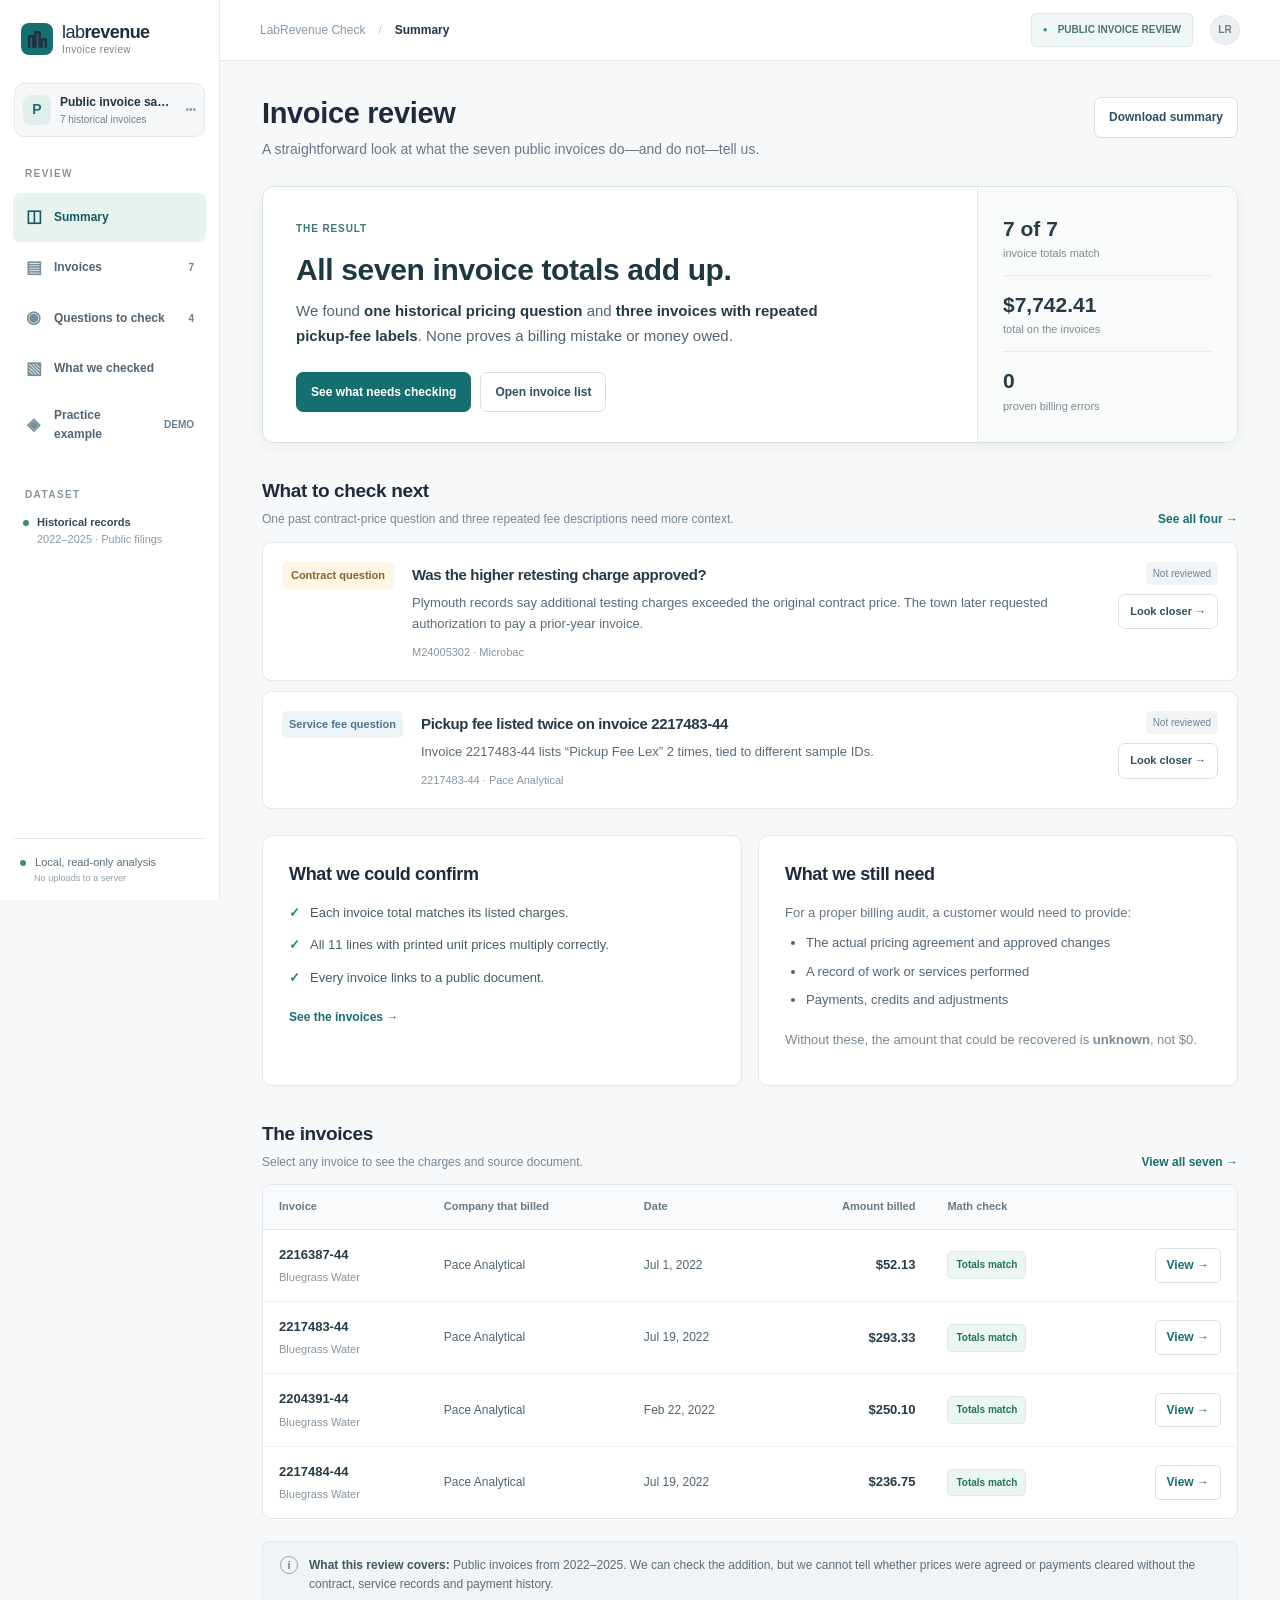
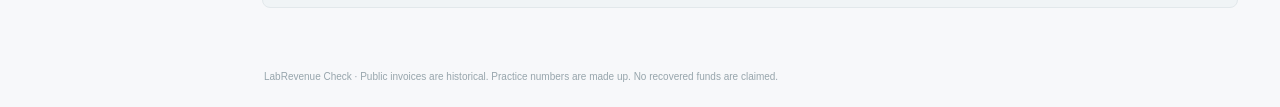
==== commit e2e28b40: "Redesign billing pilot around plain-English findings and human review" ====
--- a/index.html
+++ b/index.html
@@ -1,26 +1,145 @@
-<!DOCTYPE html>
+<!doctype html>
 <html lang="en">
 <head>
-  <meta charset="UTF-8" />
-  <meta name="viewport" content="width=device-width, initial-scale=1" />
-  <meta name="color-scheme" content="light" />
-  <title>LabRevenue — Revenue assurance workspace</title>
-  <style>
-:root {--navy:#111f31;--navy-light:#1c3045;--ink:#162436;--mute:#708090;--mutedark:#556779;--line:#e6ebef;--line-2:#dbe4e8;--bg:#f7f9fa;--white:#fff;--teal:#087e77;--teal-dark:#05635e;--teal-pale:#e9f7f4;--amber:#ab6d13;--amber-pale:#fff6e9;--rose:#b55258;--rose-pale:#fff1f0;--blue:#4175a5;--blue-pale:#eef5fc;--shadow:0 8px 32px rgba(20,38,54,.045);font-family:Inter,ui-sans-serif,-apple-system,BlinkMacSystemFont,"Segoe UI",sans-serif;font-synthesis:none;color:var(--ink);background:var(--bg)}
-*{box-sizing:border-box}html,body{min-height:100%;margin:0}body{font-size:14px;line-height:1.5}button,input,select,textarea{font:inherit}button{cursor:pointer}button:disabled{opacity:.5;cursor:not-allowed}button:focus-visible,input:focus-visible,select:focus-visible,textarea:focus-visible,[tabindex]:focus-visible{outline:3px solid #8bcac4;outline-offset:2px}a{color:inherit}p,h1,h2,h3{margin:0}h1{font-size:32px;line-height:1.14;letter-spacing:-1.25px;font-weight:730}h2{font-size:18px;line-height:1.28;letter-spacing:-.42px;font-weight:690}h3{font-size:15px;font-weight:670;letter-spacing:-.2px}small{font-size:12px}.app-shell{display:flex;min-height:100vh}.sidebar{width:248px;flex:none;background:var(--navy);color:#ecf4f5;display:flex;flex-direction:column;padding:27px 15px 18px;position:sticky;top:0;height:100vh;z-index:5}.brand{display:flex;align-items:center;gap:11px;padding:0 10px;font-size:20px;letter-spacing:-1px;font-weight:450;line-height:1.1}.brand-bold{font-weight:770}.brand small{display:block;color:#a0b4bf;letter-spacing:.35px;font-size:10px;font-weight:520;margin-top:5px}.brand-mark{display:grid;place-items:center;height:37px;width:37px;background:#15ada1;border-radius:10px;color:#fff;box-shadow:0 3px 14px #14ada147}.workspace-chip{margin:33px 0 30px;display:flex;align-items:center;gap:10px;background:var(--navy-light);border:1px solid #354659;border-radius:11px;padding:10px 9px}.workspace-avatar{height:32px;width:32px;border-radius:8px;background:#d6ebe8;color:#0a756d;display:grid;place-items:center;font-weight:750;font-size:15px}.workspace-copy{flex:1;min-width:0}.workspace-copy b,.workspace-copy small{display:block;white-space:nowrap;overflow:hidden;text-overflow:ellipsis}.workspace-copy b{font-size:12px;font-weight:640}.workspace-copy small{font-size:10px;color:#afc0cb;margin-top:2px}.workspace-dots{font-size:16px;color:#a0adb8}.side-label{color:#7e92a2;letter-spacing:1.4px;font-size:10px;font-weight:780;padding:0 13px;margin-bottom:11px}.nav-list{display:grid;gap:4px}.nav-link{border:0;background:transparent;color:#a6b6c2;font-size:13px;border-radius:8px;display:flex;align-items:center;gap:13px;width:100%;text-align:left;padding:11px 11px;font-weight:560;min-height:43px;transition:background .15s,color .15s}.nav-link:hover{background:#27394b;color:#fff}.nav-link.active{background:#264a4f;color:#e8fffc}.nav-icon{width:23px;height:23px;display:grid;place-items:center;color:#a1bdc3;font-size:19px;font-weight:350}.nav-link.active .nav-icon{color:#70e0d4}.nav-count,.nav-short{margin-left:auto;font-size:11px;color:#91a5b2}.nav-count{background:#32485a;min-width:22px;text-align:center;padding:2px 5px;border-radius:5px}.side-label-bottom{margin-top:38px}.side-audit{display:flex;gap:10px;align-items:flex-start;margin:2px 12px}.status-dot,.offline-dot,.mode-pulse{width:7px;height:7px;border-radius:50%;background:#3ed0b7;flex:none}.status-dot{margin-top:8px}.side-audit b{display:block;font-size:11px;font-weight:620}.side-audit small{display:block;color:#90a4b5;margin-top:3px}.sidebar-spacer{flex:1}.sidebar-foot{padding:15px 10px 0;border-top:1px solid #2d4051;font-size:11px;color:#c0d7db}.sidebar-foot .offline-dot{display:inline-block;margin-right:5px}.sidebar-foot-muted{color:#8299aa;margin-top:4px;padding-left:14px}.workspace{flex:1;min-width:0}.topbar{height:74px;background:#fff;border-bottom:1px solid var(--line);display:flex;align-items:center;justify-content:space-between;padding:0 40px}.breadcrumb{display:flex;align-items:center;gap:12px;font-size:12px;color:#9caab6}.breadcrumb strong{font-weight:660;color:#314355}.breadcrumb-sep{color:#c8d1d9}.topbar-actions{display:flex;align-items:center;gap:14px}.mode-tag{display:flex;align-items:center;gap:8px;padding:7px 12px;background:#f0faf7;color:#24786d;border:1px solid #d4ebe5;font-size:11px;font-weight:620;border-radius:30px}.mode-pulse{width:6px;height:6px}.icon-button{height:30px;width:30px;display:grid;place-items:center;background:#fff;border:1px solid #dce5e9;border-radius:50%;font-weight:720;color:#738393}.user-avatar{height:31px;width:31px;display:grid;place-items:center;background:#e7eeeb;color:#45766e;font-size:10px;font-weight:730;border-radius:50%;border:1px solid #d5e5df}.page-body{max-width:1530px;margin:0 auto;padding:41px 40px 90px}.view{display:none}.view.active{display:block}.heading-row{display:flex;justify-content:space-between;align-items:flex-end;gap:28px;margin-bottom:26px}.eyebrow{font-size:10px;letter-spacing:1.75px;font-weight:810;color:#0c8981;margin-bottom:12px}.eyebrow-icon{font-size:8px}.page-subtitle{margin-top:9px;color:#758596;font-size:13px;max-width:690px}.heading-actions{display:flex;align-items:end;gap:10px;padding-bottom:2px}.date-control{display:flex;flex-direction:column;gap:5px;font-size:10px;color:#7a8998;font-weight:690;white-space:nowrap}.date-control input{background:#fff;border:1px solid #dee7eb;border-radius:8px;color:#2d3b4a;font-size:12px;height:38px;padding:0 11px;min-width:148px}.btn{border-radius:8px;min-height:39px;border:1px solid transparent;padding:9px 15px;display:inline-flex;gap:8px;align-items:center;justify-content:center;white-space:nowrap;font-size:12px;font-weight:690;transition:transform .1s,background .15s,border .15s}.btn:hover:not(:disabled){transform:translateY(-1px)}.btn-primary{background:var(--teal);border-color:var(--teal);color:white;box-shadow:0 4px 10px #087e7718}.btn-primary:hover{background:var(--teal-dark)}.btn-outline{background:#fff;color:#314858;border-color:#dce5ea}.btn-outline:hover{background:#f6fbfb}.btn-quiet{background:#f3f7f8;color:#455866;border-color:#e0e8ec}.btn-red{background:#fff5f5;color:#a6474d;border-color:#f4dddd}.btn-sm{min-height:32px;padding:7px 11px;font-size:11px}.notice{display:flex;align-items:flex-start;gap:12px;padding:13px 15px;background:#eff7fc;border:1px solid #dceaf4;border-radius:10px;margin-bottom:24px;color:#405b72}.notice-icon{display:grid;place-items:center;flex:none;width:19px;height:19px;border:1px solid #a4c5df;border-radius:50%;font-weight:780;color:#548db6;font-size:12px}.notice div{display:flex;flex-direction:column;gap:2px;flex:1}.notice b{font-size:12px;font-weight:720}.notice span:not(.notice-icon){font-size:11px;color:#6c8497}.notice-close{border:0;background:none;font-size:21px;line-height:18px;color:#98adbc}.kpi-grid{display:grid;grid-template-columns:repeat(4,minmax(0,1fr));gap:15px;margin-bottom:23px}.kpi-card{position:relative;background:#fff;border:1px solid #e5ecf0;border-radius:13px;min-height:159px;box-shadow:var(--shadow);padding:20px 21px;overflow:hidden}.kpi-top{display:flex;justify-content:space-between;align-items:center;gap:8px;color:#687a8a;font-size:12px;font-weight:570}.kpi-icon{height:30px;width:30px;border-radius:8px;background:#eef8f6;color:#159287;display:grid;place-items:center;font-size:17px}.kpi-icon.orange{background:#fff5e8;color:#bf8438}.kpi-icon.rose{background:#fff0ef;color:#cc777a}.kpi-icon.blue{background:#ecf3fb;color:#5c8bc0}.kpi-value{font-size:31px;font-weight:770;letter-spacing:-1.2px;line-height:1.15;margin-top:18px;font-variant-numeric:tabular-nums}.kpi-caption{font-size:11px;color:#92a0ad;margin-top:8px}.kpi-rule{position:absolute;bottom:0;left:20px;right:20px;height:3px;border-radius:3px;background:#bbddd8}.kpi-rule.orange{background:#edd9b8}.kpi-rule.rose{background:#efc7c8}.kpi-rule.blue{background:#ccdef0}.insight-layout{display:grid;grid-template-columns:minmax(0,1.6fr) minmax(285px,1fr);gap:18px;margin-bottom:22px}.panel{background:#fff;border:1px solid #e5ecf0;border-radius:13px;box-shadow:var(--shadow);overflow:hidden}.panel-head{padding:22px 23px 0;display:flex;justify-content:space-between;align-items:flex-start;gap:20px}.panel-head p{font-size:11px;color:#8c9aa8;margin-top:5px}.panel-content{padding:21px 23px}.text-link{border:0;background:none;color:#16847d;font-size:11px;font-weight:760;padding:3px 0}.text-link:hover{text-decoration:underline}.exposure-bar{height:15px;display:flex;overflow:hidden;background:#edf1f3;border-radius:5px;margin:10px 0 20px}.exposure-bar>span{transition:width .2s}.exp-key{display:grid;gap:15px}.exp-line{display:flex;gap:10px;align-items:center;color:#657585;font-size:12px}.exp-dot{height:9px;width:9px;border-radius:3px;flex:none}.exp-line strong{margin-left:auto;font-weight:710;color:#2a3a47;font-size:12px;font-variant-numeric:tabular-nums}.exp-line .exp-name{flex:1}.detail-muted{color:#95a4af;font-size:11px}.mini-progress{height:8px;background:#eef2f4;border-radius:10px;overflow:hidden;margin-top:13px}.mini-progress div{height:100%;background:#1a948a;border-radius:10px}.review-header{display:flex;justify-content:space-between;align-items:center;margin-bottom:16px}.review-header b{font-size:24px;letter-spacing:-.7px}.review-stats{display:flex;justify-content:space-between;font-size:11px;color:#8192a2;margin:13px 0 4px}.action-list{margin-top:21px;display:grid;gap:12px}.action-item{display:flex;align-items:flex-start;gap:10px}.action-bullet{margin-top:4px;width:6px;height:6px;border-radius:50%;background:#d5e4e4;flex:none}.action-item b{font-size:11px;display:block;color:#3b4c59}.action-item span{display:block;color:#8a9aa6;font-size:10px;margin-top:2px}.section-head{display:flex;justify-content:space-between;align-items:end;margin:26px 0 15px;gap:10px}.section-head p{color:#8a9bab;font-size:11px;margin-top:4px}.table-frame{overflow-x:auto}.data-table{width:100%;border-collapse:collapse;text-align:left;white-space:nowrap;font-size:12px}.data-table th{font-size:10px;text-transform:uppercase;letter-spacing:.85px;color:#94a2ae;font-weight:760;padding:14px 18px;border-bottom:1px solid var(--line);background:#fcfdfd}.data-table td{padding:16px 18px;border-bottom:1px solid #edf0f2;vertical-align:middle;color:#647687}.data-table tbody tr:last-child td{border-bottom:0}.data-table tbody tr:hover{background:#f8fbfc}.data-table .primary-cell{color:#24384a;font-weight:690}.data-table .money-cell{color:#263948;font-weight:750;font-variant-numeric:tabular-nums;text-align:right}.data-table th:last-child{text-align:right}.data-table .action-cell{text-align:right}.case-open{font-weight:700;border:0;background:#f1f7f7;padding:6px 10px;border-radius:6px;color:#27837a}.case-open:hover{background:#e4f1f0}.case-link{background:none;border:0;color:#203748;font-weight:720;text-align:left;padding:0;font-size:12px;display:block}.case-link:hover{color:var(--teal);text-decoration:underline}.case-sub{font-size:10px;color:#8ea0ac;margin-top:4px}.badge{display:inline-flex;gap:6px;align-items:center;padding:4px 8px;font-size:10px;font-weight:730;border-radius:5px;border:1px solid transparent}.badge-teal{background:#e9f7f4;color:#087c6f;border-color:#d5eae4}.badge-amber{background:#fff6e9;color:#ae761f;border-color:#f7e8ca}.badge-rose{background:#fff0f0;color:#b35458;border-color:#f6dede}.badge-blue{background:#edf4fc;color:#5b84aa;border-color:#dae8f6}.badge-gray{background:#f1f4f6;color:#697986;border-color:#e6edf1}.badge-dot{width:6px;height:6px;border-radius:50%;background:currentColor}.filterbar{display:flex;gap:10px;justify-content:space-between;flex-wrap:wrap;padding:17px 19px;border-bottom:1px solid var(--line)}.search-field{position:relative;min-width:240px;flex:1;max-width:440px}.search-field span{position:absolute;left:13px;top:8px;color:#95a4ae;font-size:17px}.search-field input{width:100%;border:1px solid #dce5e9;border-radius:8px;background:#fff;height:37px;padding:0 12px 0 37px;outline-color:#78c2b6;font-size:12px}.select-field{min-width:150px;height:37px;border:1px solid #dce5e9;background:#fff;color:#465967;border-radius:8px;padding:0 10px;font-size:11px}.filtergroup{display:flex;gap:9px;flex-wrap:wrap}.result-line{padding:10px 19px;border-top:1px solid #edf2f3;color:#8a9ba8;font-size:11px}.empty-state{padding:55px 20px;text-align:center;color:#82929d}.empty-state .empty-mark{height:50px;width:50px;margin:0 auto 14px;display:grid;place-items:center;border-radius:14px;background:#eff7f6;font-size:26px;color:#1e948a}.empty-state h3{color:#31485a;margin-bottom:5px}.pills{display:flex;gap:7px;flex-wrap:wrap}.quality-strip{display:grid;grid-template-columns:repeat(3,1fr);gap:14px;margin-bottom:20px}.quality-item{display:flex;align-items:center;gap:12px;background:#fff;border:1px solid var(--line);border-radius:11px;padding:15px 16px}.quality-circle{width:34px;height:34px;border-radius:50%;display:grid;place-items:center;background:#e9f6f1;color:#188575;font-weight:750}.quality-item b{display:block;font-size:12px}.quality-item small{display:block;color:#8b9ba8;margin-top:2px}.file-grid{display:grid;grid-template-columns:repeat(2,minmax(0,1fr));gap:13px}.file-card{display:flex;flex-direction:column;gap:11px;padding:21px;border:1px solid #e2e9eb;background:#fff;border-radius:12px;transition:border .16s,box-shadow .16s}.file-card:hover,.file-card.drag-over{border-color:#79b8ae;box-shadow:0 0 0 3px #e7f5f2}.file-card .file-head{display:flex;align-items:flex-start;gap:12px}.file-icon{height:37px;width:37px;border-radius:9px;display:grid;place-items:center;background:#eaf6f3;color:#178a82;font-size:20px;flex:none}.file-copy{flex:1;min-width:0}.file-copy b{font-size:13px}.file-copy p{font-size:11px;color:#8b99a5;margin-top:3px}.file-card .file-foot{display:flex;justify-content:space-between;align-items:center;gap:8px}.file-card input[type=file]{display:none}.file-stat{font-size:11px;color:#7b8c98}.file-stat b{color:#1c8b7d}.file-actions{display:flex;gap:6px;align-items:center}.file-card .file-columns{font-size:10px;color:#8294a0;border-top:1px solid #eef2f4;padding-top:11px;line-height:1.6;word-break:break-word}.file-card .file-columns code{color:#537b7b}.source-actions{display:flex;gap:8px;justify-content:flex-end;margin-top:17px}.hint-box{background:#f1f7f8;border:1px solid #dae8e9;border-radius:10px;padding:16px;color:#4e6772;font-size:12px;line-height:1.7}.hint-box strong{color:#274951}.error-panel{background:#fff7f4;border:1px solid #f1d2c8;padding:15px 18px;border-radius:10px;color:#8e4333;font-size:12px;margin-bottom:18px}.error-panel ul{margin:8px 0 0;padding-left:20px}.warning-panel{background:#fff9ed;border:1px solid #f2e1b9;padding:14px 17px;border-radius:10px;color:#80612a;font-size:11px;margin-bottom:18px}.warning-panel ul{margin:7px 0 0;padding-left:20px}.method-grid{display:grid;grid-template-columns:repeat(2,minmax(0,1fr));gap:15px;margin-bottom:20px}.method-card{border:1px solid var(--line);background:#fff;border-radius:12px;padding:24px}.step-index{display:inline-grid;place-items:center;width:28px;height:28px;border-radius:8px;background:#eaf7f3;color:#1d8b7d;font-weight:800;font-size:11px;margin-bottom:13px}.method-card h3{font-size:14px}.method-card p{font-size:12px;color:#788995;line-height:1.7;margin-top:8px}.scope-list{padding:21px 23px;display:grid;gap:12px}.scope-list>div{display:flex;align-items:start;gap:10px;font-size:12px;color:#5b7180}.scope-list .good{color:#119183;font-weight:800}.scope-list .bad{color:#d07e6d;font-weight:800}.overlay{position:fixed;inset:0;background:rgba(12,28,44,.42);z-index:15;backdrop-filter:blur(1.5px)}.case-drawer{position:fixed;right:0;top:0;bottom:0;width:min(570px,100vw);background:#fff;z-index:20;overflow-y:auto;box-shadow:-20px 0 60px #0e27382a;animation:slideIn .19s ease-out}.drawer-header{padding:25px 29px 22px;border-bottom:1px solid var(--line);display:flex;justify-content:space-between;gap:18px}.drawer-kicker{font-size:10px;font-weight:760;letter-spacing:1.3px;color:#12887f}.drawer-header h2{font-size:22px;margin-top:7px;letter-spacing:-.65px}.drawer-header p{font-size:11px;color:#8c9ca8;margin-top:7px}.drawer-close{border:1px solid #e3e9ee;background:#f8fafb;border-radius:7px;height:32px;width:32px;color:#697d8a;font-size:19px;flex:none}.drawer-body{padding:23px 29px 45px}.drawer-amount{background:#f2f8f7;border:1px solid #dfeee9;border-radius:10px;padding:19px 20px;margin-bottom:21px}.drawer-amount small{color:#6e8d89;font-size:11px}.drawer-amount strong{display:block;font-size:30px;letter-spacing:-.9px;margin:4px 0;color:#204b46}.drawer-amount p{color:#718b88;font-size:11px}.drawer-section{margin-top:23px;border-top:1px solid #edf0f3;padding-top:20px}.drawer-section:first-child{margin-top:0;border:0;padding:0}.drawer-section h3{margin-bottom:12px;font-size:13px}.drawer-section p{color:#6e8291;font-size:12px;line-height:1.75}.evidence-box{border:1px solid #e5edf0;border-radius:9px;overflow:hidden}.evidence-row{display:flex;align-items:center;gap:10px;padding:11px 12px;border-bottom:1px solid #edf1f3;font-size:11px}.evidence-row:last-child{border:0}.evidence-row strong{flex:1;color:#49606e;white-space:nowrap;overflow:hidden;text-overflow:ellipsis}.evidence-row span{color:#8c9da9}.evidence-row code{color:#127e72;background:#ebf6f3;padding:3px 6px;border-radius:5px}.formula{background:#f6f9fa;border:1px dashed #dce6e9;border-radius:9px;padding:15px;color:#3d5862;font-family:ui-monospace,Consolas,monospace;font-size:11px;overflow-x:auto;white-space:normal;line-height:1.8}.drawer-form{display:grid;gap:12px}.form-label{font-size:11px;color:#5a6f7d;font-weight:700;display:grid;gap:6px}.form-label select,.form-label input,.form-label textarea{width:100%;border:1px solid #dce5e9;border-radius:8px;background:#fff;min-height:38px;padding:9px 11px;color:#344957;font-size:12px}.form-label textarea{resize:vertical;min-height:78px}.drawer-buttons{display:flex;gap:9px;flex-wrap:wrap;margin-top:16px}.toast{position:fixed;right:23px;bottom:23px;max-width:360px;background:#172f38;color:#f2fbf9;box-shadow:0 10px 35px #0b25263d;border-radius:10px;padding:13px 16px;z-index:50;font-size:12px;line-height:1.5;transform:translateY(100px);opacity:0;pointer-events:none;transition:.2s}.toast.show{opacity:1;transform:translateY(0)}.footer-note{padding:17px 0 0;color:#9aabb5;font-size:10px;line-height:1.7}.overview-bottom{padding-bottom:10px}@keyframes slideIn{from{transform:translateX(35px);opacity:.6}to{transform:translateX(0);opacity:1}}
-@media(max-width:1200px){.kpi-grid{grid-template-columns:repeat(2,1fr)}.page-body{padding:34px 26px 75px}.topbar{padding:0 26px}.insight-layout{grid-template-columns:1fr}}
-@media(max-width:760px){.app-shell{display:block}.sidebar{position:relative;width:100%;height:auto;padding:16px;gap:12px}.brand{padding:0 5px}.workspace-chip,.side-label,.side-audit,.sidebar-foot{display:none}.nav-list{display:flex;overflow-x:auto;gap:6px}.nav-link{flex:none;width:auto;padding:8px 12px;min-height:37px}.nav-icon,.nav-short,.nav-count{display:none}.sidebar-spacer{display:none}.topbar{height:56px;padding:0 17px}.page-body{padding:29px 16px 64px}.heading-row{display:block}.heading-actions{margin-top:19px}.mode-tag{font-size:0;padding:7px}.mode-pulse{height:8px;width:8px}.kpi-grid{gap:9px}.kpi-card{min-height:140px;padding:15px}.kpi-value{font-size:25px}.kpi-top{font-size:10px}.kpi-icon{height:26px;width:26px}.file-grid,.quality-strip,.method-grid{grid-template-columns:1fr}.filterbar,.filtergroup{width:100%}.search-field{max-width:none}.select-field{flex:1}.panel-head{padding:18px 16px 0}.panel-content{padding:18px 16px}h1{font-size:29px}.drawer-header{padding:22px 20px}.drawer-body{padding:18px 20px 32px}}
-/* Accessible, expandable evidence rows */
-.evidence-details{border-bottom:1px solid #edf1f3}.evidence-details:last-child{border-bottom:0}.evidence-details summary{list-style:none;display:flex;align-items:center;gap:9px;padding:12px 13px;cursor:pointer;font-size:11px}.evidence-details summary::-webkit-details-marker{display:none}.evidence-details summary strong{flex:1;color:#48606c;min-width:0;white-space:nowrap;overflow:hidden;text-overflow:ellipsis}.evidence-details summary span{color:#8193a0;white-space:nowrap}.evidence-details summary .ev-icon{color:#168f82;font-size:17px}.evidence-details summary code{color:#168578;background:#e8f6f3;padding:3px 6px;border-radius:5px}.evidence-details[open]{background:#fbfdfd}.evidence-details-body{padding:5px 15px 16px 38px;display:grid;gap:7px}.ev-field{display:grid;grid-template-columns:minmax(125px,40%) minmax(0,1fr);gap:10px;font-size:11px;line-height:1.6}.ev-field span{color:#9aa8b2;overflow-wrap:anywhere}.ev-field b{font-weight:580;color:#3a5362;overflow-wrap:anywhere}
-@media(max-width:760px){.nav-link{font-size:11px;padding:8px 9px}.nav-list{gap:3px}.data-table,.data-table tbody{display:block;width:100%;white-space:normal}.data-table thead{display:none}.data-table tbody tr{display:grid;grid-template-columns:1fr auto;gap:9px;padding:15px 17px;border-bottom:1px solid #eaf0f1}.data-table tbody tr:last-child{border:0}.data-table tbody td{border:0;padding:0!important;min-width:0;font-size:11px}.data-table tbody td:first-child{grid-column:1/-1;margin-bottom:3px}.data-table tbody td:nth-child(2),.data-table tbody td:nth-child(3){display:flex;align-items:center}.data-table tbody td:nth-child(3):before{content:'Customer';color:#91a4b2;margin-right:7px;font-size:10px}.data-table tbody td:nth-child(4){text-align:left;align-self:center;font-size:15px}.data-table tbody td:nth-child(5){grid-column:1;grid-row:4}.data-table tbody td:last-child{grid-column:2;grid-row:4}.data-table .action-cell{text-align:right}.data-table td:nth-child(2){grid-column:1}.data-table td:nth-child(3){grid-column:2;justify-content:flex-end}.case-drawer{width:100%}.ev-field{grid-template-columns:minmax(110px,38%) minmax(0,1fr)}}
-.draft-preview{border:1px solid #d9eae5;border-radius:10px;background:#f7fcfa;padding:15px;margin-top:15px}.draft-preview textarea{background:#fff;resize:vertical;min-height:190px;line-height:1.6}
-
-/* Native hidden state must override display rules for notices, drawers and previews. */
-[hidden]{display:none!important}
-@media (max-width:760px){.heading-actions{flex-wrap:wrap;max-width:100%}.heading-actions .btn{max-width:100%}}
+<meta charset="utf-8"><meta name="viewport" content="width=device-width, initial-scale=1"><meta name="color-scheme" content="light">
+<title>LabRevenue Check · Invoice review</title>
+<style>
+:root{--nav:#111f30;--nav2:#1c3145;--nav3:#294a51;--teal:#087f78;--teal2:#13a89b;--ink:#14263b;--muted:#7d8da0;--muted2:#617489;--bg:#f5f7fa;--border:#e3eaf0;--card:#fff;--goodbg:#eaf7f4;--good:#087f70;--amber:#a96e1c;--amberbg:#fff6e9;--shadow:0 8px 32px rgba(19,37,54,.035)}*{box-sizing:border-box}body{font:14px/1.55 Inter,-apple-system,BlinkMacSystemFont,"Segoe UI",Arial,sans-serif;background:var(--bg);color:var(--ink);margin:0}button,input,select{font:inherit}button{cursor:pointer}button:focus-visible,a:focus-visible,input:focus-visible,select:focus-visible{outline:3px solid #7cc6bf;outline-offset:3px}a{color:#087f78;text-decoration:none}a:hover{text-decoration:underline}[hidden]{display:none!important}.app{display:grid;grid-template-columns:226px minmax(0,1fr);min-height:100vh}.side{background:var(--nav);color:#ecf7fc;padding:23px 14px 17px;display:flex;flex-direction:column;position:sticky;top:0;height:100vh}.brand{display:flex;align-items:center;gap:11px;padding:0 8px}.logo{display:grid;place-items:center;background:linear-gradient(155deg,#0fbeae,#05746f);width:33px;height:33px;border-radius:9px;box-shadow:0 4px 18px #0fb5a52b}.brand-word{font-weight:500;letter-spacing:-.7px;font-size:18px;line-height:1.04}.brand-word span{font-weight:800}.brand-word small{display:block;color:#93a9b7;font-size:10px;letter-spacing:.04em;margin-top:3px;font-weight:500}.org{display:flex;align-items:center;background:#1c3145;border:1px solid #344a5e;border-radius:10px;margin:28px 1px 24px;padding:9px 8px;gap:9px;min-width:0}.org-symbol{background:#d1f7ed;color:#08796f;border-radius:8px;width:30px;height:30px;display:grid;place-items:center;font-weight:800}.org-text{min-width:0}.org-text b,.org-text small{display:block;white-space:nowrap;overflow:hidden;text-overflow:ellipsis}.org-text b{font-size:12px}.org-text small{font-size:10px;color:#9bb1c1}.org-ellipsis{margin-left:auto;color:#9fb2c2;font-size:10px}.nav-label{font-size:10px;letter-spacing:.14em;color:#7b95a8;font-weight:850;margin:0 12px 9px}.nav{width:100%;border:0;background:transparent;color:#b4c3d0;display:flex;gap:12px;align-items:center;text-align:left;padding:11px 11px;border-radius:7px;font-size:12px;font-weight:600;margin:2px 0}.nav:hover{background:#213448;color:#fff}.nav.active{background:#264f55;color:#e5fffb}.nav-ico{font-size:17px;width:17px;text-align:center;color:#9bb2c3}.nav.active .nav-ico{color:#8ae6dc}.nav em{font-style:normal;margin-left:auto;font-size:10px;color:#a3b8c8}.nav-lower{margin-top:30px}.side-note{display:flex;gap:8px;padding:3px 10px;align-items:flex-start}.side-note b,.side-note small{display:block;font-size:11px}.side-note small{color:#8fa4b7}.side-led,.foot-circle{background:#4de1c6;border-radius:50%;width:6px;height:6px;margin-top:6px;flex:none}.side-push{flex:1}.side-foot{border-top:1px solid #2e3f52;padding:15px 7px 0;color:#b3c2d1;font-size:11px}.side-foot small{display:block;color:#788da3;margin-left:14px}.foot-circle{display:inline-block;margin:0 6px 0 0}.right{min-width:0;display:flex;flex-direction:column}.topbar{height:68px;background:#fff;border-bottom:1px solid var(--border);display:flex;align-items:center;justify-content:space-between;padding:0 max(27px,calc((100vw - 226px - 1200px)/2));padding-left:clamp(25px,3.2vw,48px);padding-right:clamp(25px,3.2vw,48px)}.crumb{font-size:12px;color:#8797a9;display:flex;gap:13px;align-items:center}.crumb b{color:#213449}.slash{color:#c1cbd3}.right-top{display:flex;align-items:center;gap:17px}.source-badge{display:flex;align-items:center;gap:8px;color:#147b69;background:#edf7f4;border:1px solid #d5ebe4;border-radius:20px;padding:8px 11px;font-size:10px;letter-spacing:.065em;font-weight:750}.source-badge span{height:6px;width:6px;background:#22bb9e;border-radius:50%}.avatar{height:30px;width:30px;border-radius:50%;background:#e7eeee;border:1px solid #d5dfdc;display:grid;place-items:center;color:#5c807c;font-size:10px;font-weight:800}main{width:100%;max-width:1332px;padding:34px clamp(22px,3.2vw,48px) 48px;align-self:center;flex:1}.eyebrow{color:#078d85;text-transform:uppercase;letter-spacing:.16em;font-weight:850;font-size:10px}.heading{display:flex;align-items:flex-end;justify-content:space-between;gap:20px;margin:7px 0 22px}.heading h1{font-size:31px;letter-spacing:-1.15px;line-height:1.2;margin:5px 0 6px;font-weight:800}.heading p{margin:0;font-size:13px;color:#7b8da1;max-width:800px}.btns{display:flex;gap:9px;flex-wrap:wrap}.btn{display:inline-flex;align-items:center;justify-content:center;gap:8px;padding:10px 14px;font-size:11px;font-weight:750;border-radius:8px;border:1px solid #d9e4e8;background:#fff;color:#315469;white-space:nowrap}.btn:hover{background:#eff6f6}.btn.primary{background:#087f78;border-color:#087f78;color:#fff;box-shadow:0 3px 11px #0a8a8228}.btn.primary:hover{background:#086e69}.btn.small{padding:7px 10px;font-size:10px}.info-banner{padding:13px 16px;background:#edf5fc;border:1px solid #d9e9f6;border-radius:10px;color:#39617f;display:flex;gap:11px;margin-bottom:21px;font-size:12px}.info-banner .info-circle{border:1px solid #94bada;border-radius:50%;width:17px;height:17px;flex:none;text-align:center;font-size:11px;line-height:16px;font-weight:750}.info-banner b{display:block;color:#284e6e}.kpis{display:grid;grid-template-columns:repeat(4,minmax(0,1fr));gap:14px;margin-bottom:19px}.card{background:#fff;border:1px solid var(--border);border-radius:12px;box-shadow:var(--shadow)}.kpi{padding:19px 19px 17px;position:relative;overflow:hidden}.kpi:after{content:"";position:absolute;bottom:0;left:18px;right:18px;height:3px;background:#cde5e0}.kpi:nth-child(2):after{background:#bed8e5}.kpi:nth-child(3):after{background:#e8d7b9}.kpi:nth-child(4):after{background:#ced9e9}.kpi-cap{font-size:11px;color:#74869a;font-weight:700;display:flex;justify-content:space-between}.kpi-cap .kpi-icon{background:#eef8f6;color:#13958b;padding:4px 7px;border-radius:7px;font-size:15px}.kpi-val{font-size:27px;font-weight:820;letter-spacing:-.8px;margin:15px 0 0}.kpi-note{font-size:10px;color:#9aabb9;margin-top:1px}.grid-two{display:grid;grid-template-columns:minmax(0,1.35fr) minmax(315px,.85fr);gap:16px;margin-bottom:18px}.panel{padding:20px}.panel-title{font-size:16px;font-weight:790;margin:0 0 3px;letter-spacing:-.3px}.panel-sub{font-size:11px;color:#8ca0b1;margin:0 0 17px}.audit-band{padding:13px 14px;display:flex;align-items:center;gap:10px;background:#ecf8f5;border:1px solid #d5eee7;border-radius:9px}.audit-band strong{font-size:14px;color:#087e6d}.audit-band p{font-size:11px;color:#577b77;margin:2px 0 0}.checkicon{font-size:23px;color:#15a38c}.triple{display:grid;grid-template-columns:repeat(3,1fr);margin-top:17px;gap:8px}.mini-stat{border:1px solid #e6ebf0;border-radius:8px;padding:12px 10px}.mini-stat b{display:block;font-size:18px;line-height:1.4;letter-spacing:-.5px}.mini-stat small{font-size:10px;color:#94a4b2}.risk-list{display:grid;gap:11px;margin-top:15px}.risk-row{display:flex;align-items:flex-start;gap:10px}.risk-dot{width:9px;height:9px;border-radius:50%;background:#daa04d;margin-top:4px;flex:none}.risk-dot.blue{background:#8daac2}.risk-row b{display:block;font-size:11px}.risk-row small{display:block;color:#8194a7;font-size:10px}.risk-row span:last-child{margin-left:auto;font-size:12px;font-weight:800}.panel-head{display:flex;align-items:baseline;justify-content:space-between;gap:15px;margin-bottom:13px}.text-link{border:0;background:none;color:#07867f;font-weight:750;font-size:11px;padding:0}.text-link:hover{text-decoration:underline}.table-wrap{overflow-x:auto;border-radius:11px;border:1px solid var(--border);background:#fff}.table{border-collapse:collapse;width:100%;min-width:720px;font-size:12px}.table th{font-size:10px;letter-spacing:.07em;color:#8c9ead;text-transform:uppercase;text-align:left;padding:13px 15px;background:#fbfcfd;border-bottom:1px solid var(--border)}.table td{padding:14px 15px;border-bottom:1px solid #edf1f5;color:#496276;vertical-align:middle}.table tr:last-child td{border-bottom:0}.table tr:hover td{background:#fafcfd}.table td b{color:#183349;font-weight:750}.table td small{display:block;color:#a0afbd;font-size:10px;margin-top:2px}.table .num{text-align:right;font-variant-numeric:tabular-nums}.table .action{text-align:right}.pill{display:inline-flex;align-items:center;gap:6px;border-radius:5px;padding:5px 8px;font-size:10px;font-weight:750;white-space:nowrap}.pill.good{color:#087f6e;background:#e9f8f4;border:1px solid #d3eee5}.pill.warn{color:#ad711a;background:#fff4e3;border:1px solid #f5e4bf}.pill.muted{color:#6c8393;background:#eff3f7;border:1px solid #e4eaf0}.pill span{height:5px;width:5px;border-radius:50%;background:currentColor}.tablebtn{border:0;border-radius:5px;background:#edf7f5;color:#0b8179;padding:7px 9px;font-size:10px;font-weight:750}.tablebtn:hover{background:#d9efeb}.full-panel{padding:18px 20px;margin-bottom:20px}.footer{margin:0 44px 19px;color:#a3b1be;font-size:10px}.toolbar{display:flex;flex-wrap:wrap;align-items:center;gap:10px;margin-bottom:15px}.search{background:#fff;border:1px solid var(--border);border-radius:8px;min-width:230px;flex:1;max-width:385px;padding:10px 12px;color:#28455b;font-size:12px}.select{border:1px solid var(--border);border-radius:8px;background:#fff;padding:10px 11px;color:#40576c;font-size:12px}.toolbar-meta{margin-left:auto;color:#91a1b0;font-size:11px}.section-sep{margin:24px 0}.queue-item{display:flex;align-items:flex-start;gap:15px;border-bottom:1px solid #edf1f5;padding:18px 0}.queue-item:first-child{padding-top:2px}.queue-item:last-child{border:0}.queue-icon{background:#fff5e7;color:#b78124;border:1px solid #f2e3cb;border-radius:8px;width:38px;height:38px;display:grid;place-items:center;font-size:19px;flex:none}.queue-main{flex:1}.queue-main strong{display:block;font-size:14px;margin:0 0 3px}.queue-main p{color:#667f92;font-size:12px;margin:0 0 6px}.queue-main .queue-meta{font-size:10px;color:#9aafbf}.queue-action{align-self:center}.block-grid{display:grid;grid-template-columns:repeat(3,minmax(0,1fr));gap:14px;margin-bottom:18px}.evidence-card{padding:17px 18px}.evidence-card b{display:block;font-size:12px}.evidence-card p{font-size:11px;color:#8b9bab;margin:6px 0 0;line-height:1.5}.evidence-card .big{font-weight:820;font-size:20px;color:#142f47;margin-top:12px}.evidence-card .missing{color:#a77937}.note-card{background:#fffbf4;border:1px solid #f2e4d0;padding:19px 20px;border-radius:11px;color:#826534;font-size:12px}.note-card b{display:block;color:#815721;margin-bottom:3px}.methods{display:grid;gap:18px}.method-item{display:flex;gap:13px;padding:16px 0;border-bottom:1px solid #e8eef2}.method-item:last-child{border:0}.method-num{height:28px;width:28px;background:#edf4f4;color:#087f78;border-radius:8px;display:grid;place-items:center;font-size:12px;font-weight:800;flex:none}.method-item strong{display:block;font-size:13px}.method-item p{margin:3px 0 0;color:#6d8397;font-size:12px}.source-list{margin:0;padding-left:19px;color:#647b90;font-size:12px}.source-list li{padding:6px 0}.overlay{position:fixed;inset:0;background:#10233580;z-index:5}.drawer{position:fixed;right:0;top:0;height:100vh;width:min(650px,100vw);background:#fff;z-index:6;box-shadow:-18px 0 64px rgba(11,31,48,.2);overflow-y:auto}.drawer-head{padding:25px 27px 19px;border-bottom:1px solid #e6ebf0;display:flex;justify-content:space-between;align-items:flex-start}.drawer-head small{color:#8195a7;text-transform:uppercase;letter-spacing:.11em;font-weight:850;font-size:10px}.drawer-head h2{font-size:23px;margin:5px 0 0;letter-spacing:-.6px}.close{border:1px solid #dae5eb;background:#fff;border-radius:8px;font-size:21px;color:#698090;width:32px;height:32px}.drawer-content{padding:22px 27px 40px}.drawer-dl{display:grid;grid-template-columns:1fr 1fr;gap:16px;margin:16px 0 21px}.drawer-dl dt{font-size:10px;letter-spacing:.05em;text-transform:uppercase;color:#899aaa;font-weight:750}.drawer-dl dd{margin:3px 0;color:#243e54;font-size:12px;font-weight:650}.drawer-section{margin:24px 0}.drawer-section h3{font-size:13px;margin:0 0 10px}.drawer-table{width:100%;border-collapse:collapse;font-size:11px}.drawer-table th{text-align:left;color:#92a3b4;text-transform:uppercase;letter-spacing:.06em;font-size:9px;border-bottom:1px solid #e8eef2;padding:9px 5px}.drawer-table td{padding:10px 5px;border-bottom:1px solid #eff2f6;vertical-align:top}.drawer-table td:last-child,.drawer-table th:last-child{text-align:right;font-variant-numeric:tabular-nums}.drawer-total{display:flex;justify-content:space-between;background:#f1f7f6;border-radius:8px;padding:12px 14px;font-weight:790}.subtle{color:#8195a7;font-size:11px}.line-link{color:#09877e}.drawer-foot{border-top:1px solid #e6edf0;padding-top:18px;margin-top:21px;font-size:11px;color:#8294a4}.toast{position:fixed;bottom:26px;right:25px;background:#173349;color:#f8fdfd;padding:12px 18px;border-radius:9px;box-shadow:0 8px 30px #081b2540;display:none;z-index:10;font-size:12px}.toast.show{display:block}.revisit{background:#fff8ed;color:#956318;border:1px solid #f4e5cc;padding:12px 14px;border-radius:7px;font-size:11px;margin-top:12px}.tagfile{background:#f6f9fb;border:1px solid #e2e9ee;padding:4px 7px;border-radius:5px;color:#6f889a;font-size:10px}.statusline{display:flex;gap:8px;align-items:center}.outcomes{display:grid;grid-template-columns:1fr 1fr;gap:8px}.outcomes button{border:1px solid #dfe9ee;padding:9px;font-size:11px;border-radius:7px;color:#4f6b7f;background:#fff}.outcomes button.active{border-color:#0c9085;background:#e8f7f2;color:#0b8178;font-weight:700}.review-card{padding:22px}.review-card label{display:block;font-size:11px;font-weight:700;margin:14px 0 6px}.review-card textarea{width:100%;min-height:76px;border:1px solid #e0e7ed;border-radius:8px;padding:9px 10px;font:inherit;font-size:12px;color:#2c465b;resize:vertical}.evidence-callout{background:#eef6fc;border:1px solid #d5e8f4;color:#4a6f8e;padding:12px;border-radius:9px;font-size:11px}.evidence-callout strong{color:#2f5677}.link-muted{color:#708da4;font-size:11px}.icon-symbol{font-size:15px}.empty{padding:60px 30px;text-align:center;color:#7b91a4}.empty strong{display:block;color:#29445b;font-size:16px}.spark-bar{height:7px;border-radius:20px;background:#eaf0f3;overflow:hidden;margin:13px 0}.spark-bar span{display:block;height:100%;background:#17a692;border-radius:20px}.review-status{font-size:10px;color:#7590a4}.small-caps{font-size:10px;color:#879bad;text-transform:uppercase;font-weight:800;letter-spacing:.08em}.caption{color:#9babba;font-size:11px}.mobile-menu{display:none}@media (max-width:1100px){.app{grid-template-columns:208px minmax(0,1fr)}.kpis{grid-template-columns:repeat(2,1fr)}.grid-two{grid-template-columns:1fr}.block-grid{grid-template-columns:repeat(2,1fr)}}@media (max-width:710px){.app{display:block}.side{height:auto;position:relative;padding:12px 12px 7px;display:block}.brand{margin-bottom:8px}.org,.side .nav-label,.side-note,.side-push,.side-foot{display:none}.side nav{display:flex;overflow-x:auto;gap:4px;padding-top:7px}.nav{width:auto;white-space:nowrap;padding:8px 10px;font-size:11px}.nav-ico{display:none}.nav em{display:none}.topbar{height:50px;padding:0 16px}.source-badge{font-size:8px;padding:6px 9px}.avatar{display:none}main{padding:24px 16px 38px}.heading{display:block}.heading h1{font-size:25px}.btns{margin-top:15px}.kpis{grid-template-columns:repeat(2,minmax(0,1fr));gap:9px}.kpi{padding:13px}.kpi-val{font-size:22px}.kpi-cap{font-size:10px}.grid-two{gap:10px}.block-grid{grid-template-columns:1fr}.panel{padding:17px}.toolbar .search{min-width:140px;max-width:none}.toolbar-meta{width:100%;margin-left:0}.footer{margin:0 18px 15px}.drawer-content{padding:20px 16px}.drawer-head{padding:19px 17px}.drawer-dl{grid-template-columns:1fr 1fr;gap:9px}.queue-item{gap:10px}.queue-action .btn{padding:7px}.source-badge{letter-spacing:0}}@media print{.side,.topbar,.btn,.text-link,.footer,.overlay,.drawer,.toolbar,.tablebtn{display:none!important}.app{display:block}main{max-width:none;padding:0}.kpis{grid-template-columns:repeat(4,1fr)}.card{box-shadow:none}.table-wrap{overflow:visible}.table{min-width:0}}
+
+/* Premium visual identity: imagery supports the narrative without replacing live audit evidence. */
+.brand-hero{position:relative;isolation:isolate;min-height:338px;border-radius:17px;overflow:hidden;margin:0 0 18px;background:#f7f1eb;border:1px solid #dbe6e8;box-shadow:0 11px 30px rgba(22,47,60,.075)}
+.brand-hero-art,.evidence-visual>img{position:absolute;inset:0;width:100%;height:100%;object-fit:cover;object-position:center center;z-index:-2}
+.hero-wash{position:absolute;inset:0;background:linear-gradient(92deg,rgba(251,249,246,.98) 1%,rgba(251,248,245,.97) 20%,rgba(250,247,242,.92) 39%,rgba(251,247,242,.33) 58%,rgba(10,29,41,.06) 100%);z-index:-1}
+.hero-copy{position:relative;z-index:1;padding:32px 36px 77px;max-width:560px}
+.hero-kicker{font-size:10px;font-weight:850;letter-spacing:.11em;color:#147d75;display:inline-flex;align-items:center;gap:8px}
+.hero-kicker-dot{background:#12ad94;width:8px;height:8px;border-radius:50%;box-shadow:0 0 0 4px #cceae5;display:inline-block}
+.hero-copy h1{font-size:clamp(34px,3.6vw,49px);font-weight:850;letter-spacing:-2.2px;line-height:1.04;color:#142f3d;margin:17px 0 13px}.hero-copy h1 span{color:#0a8b82}
+.hero-copy p{font-size:13px;color:#4b6672;line-height:1.6;margin:0;max-width:430px}
+.hero-actions{display:flex;gap:9px;flex-wrap:wrap;margin-top:22px}
+.hero-secondary{background:#fff9f3d9;border-color:#d9e1e1;color:#305166;box-shadow:0 1px 3px #8a8b8833}
+.hero-fact{display:flex;align-items:center;gap:9px;padding:10px 18px 10px 16px;position:absolute;left:36px;bottom:15px;background:#fffefbef;border-radius:9px;border:1px solid #d9e8e5;box-shadow:0 3px 12px #48656318;max-width:calc(100% - 72px);backdrop-filter:blur(4px)}
+.hero-fact .fact-check{display:grid;place-items:center;width:26px;height:26px;border-radius:7px;background:#e0f4ef;color:#087e6d;font-weight:850}
+.hero-fact b{display:block;font-size:11px;font-weight:820;color:#154d4a}.hero-fact small{display:block;color:#67848b;font-size:10px;line-height:1.3}
+.evidence-visual{position:relative;isolation:isolate;height:260px;border-radius:15px;overflow:hidden;border:1px solid #dbe4e8;margin-bottom:18px;background:#f0f4f5}
+.evidence-visual-wash{position:absolute;inset:0;background:linear-gradient(90deg,rgba(247,250,249,.98) 0%,rgba(249,251,250,.92) 24%,rgba(249,251,250,.45) 47%,transparent 74%);z-index:-1}
+.evidence-visual-text{position:relative;padding:36px 32px;max-width:365px}.evidence-visual-text h2{font-size:31px;line-height:1.12;letter-spacing:-1.2px;color:#14394c;margin:13px 0}.evidence-visual-text p{font-size:12px;color:#53717e;line-height:1.55;margin:0}
+@media(max-width:710px){.brand-hero{min-height:385px;margin-top:0}.brand-hero-art{object-position:62% center}.hero-wash{background:linear-gradient(180deg,rgba(252,250,246,.97) 0%,rgba(252,250,247,.97) 44%,rgba(250,248,244,.68) 66%,rgba(248,246,243,.20) 100%)}.hero-copy{padding:25px 21px 78px}.hero-copy h1{font-size:36px;letter-spacing:-1.6px}.hero-copy p{font-size:12px;max-width:350px}.hero-fact{left:17px;bottom:13px;max-width:calc(100% - 34px)}.hero-actions{gap:8px}.hero-actions .btn{font-size:10px;padding:9px}.evidence-visual{height:340px}.evidence-visual>img{object-position:72% center}.evidence-visual-wash{background:linear-gradient(180deg,rgba(248,250,250,.98) 0%,rgba(250,251,250,.97) 45%,rgba(248,250,250,.45) 73%,transparent 100%)}.evidence-visual-text{padding:22px}.evidence-visual-text h2{font-size:27px}}
+@media(prefers-reduced-motion:reduce){*,*::before,*::after{scroll-behavior:auto!important;transition:none!important;animation:none!important}}
+@media print{.brand-hero{min-height:0;background:#fff!important}.brand-hero-art,.hero-wash,.evidence-visual{display:none!important}.hero-copy{padding:14px}.hero-fact{position:static;border:0;box-shadow:none}.brand-hero{box-shadow:none}}
+
+/* Dark premium illustration — evidence remains readable and independent of imagery. */
+.brand-hero{background:#0c2135;border-color:#284659;box-shadow:0 13px 38px rgba(10,35,52,.16)}
+.brand-hero-art{object-position:center 44%}
+.hero-wash{background:linear-gradient(93deg,rgba(7,23,39,.97) 0%,rgba(10,33,53,.94) 26%,rgba(10,31,50,.73) 43%,rgba(10,30,48,.15) 76%,transparent 100%)}
+.hero-copy h1{color:#f2ffff;text-shadow:0 1px 8px #03152344}
+.hero-copy h1 span{color:#65decf}
+.hero-copy p{color:#c6dae4;max-width:405px}
+.hero-kicker{color:#8eeed8}
+.hero-kicker-dot{box-shadow:0 0 0 4px #16b2a54d}
+.hero-fact{background:rgba(12,36,54,.88);border-color:#42616d;box-shadow:0 7px 24px #06132055}
+.hero-fact b{color:#edfffc}.hero-fact small{color:#bdd4df}
+.hero-secondary{background:rgba(255,255,255,.12);border-color:#9cbcc4;color:#f3ffff}
+.hero-secondary:hover{background:rgba(255,255,255,.22)}
+/* Synthetic demonstration is segregated from public-company evidence. */
+.sim-label{display:inline-flex;align-items:center;gap:7px;border-radius:24px;padding:5px 11px;background:#fef4e4;color:#965e17;font-size:10px;font-weight:850;letter-spacing:.08em}
+.sim-hero{position:relative;overflow:hidden;background:linear-gradient(135deg,#102637,#173e50);border-radius:15px;color:#effdfa;padding:25px 29px;margin:16px 0 22px;border:1px solid #274c5e}
+.sim-hero:before{content:"";position:absolute;width:460px;height:250px;right:-70px;top:-80px;background:radial-gradient(ellipse,rgba(41,216,200,.20),transparent 70%);pointer-events:none}
+.sim-hero h2{font-size:25px;letter-spacing:-.9px;margin:10px 0 6px;position:relative}
+.sim-hero p{font-size:12px;color:#c2d5df;margin:0;max-width:670px;position:relative}
+.sim-hero b{color:#fff}
+.sim-kpis{display:grid;grid-template-columns:repeat(3,minmax(0,1fr));gap:14px;margin-bottom:19px}
+.sim-kpi{padding:19px 20px;border:1px solid var(--border);border-radius:12px;background:#fff;box-shadow:var(--shadow)}
+.sim-kpi small{display:block;color:#72889a;font-size:10px;font-weight:750;letter-spacing:.035em}
+.sim-kpi strong{display:block;font-size:29px;font-weight:830;line-height:1.4;letter-spacing:-.8px}
+.sim-kpi span{font-size:10px;color:#7e8fa1}
+.sim-tabs{display:flex;flex-wrap:wrap;gap:8px;margin:17px 0}
+.sim-tabs button{font-size:11px;font-weight:750;border:1px solid #dce6eb;border-radius:22px;padding:8px 13px;background:#fff;color:#597081}
+.sim-tabs button.active{background:#0c827a;color:#fff;border-color:#0c827a}
+.sim-case{display:flex;gap:15px;align-items:flex-start;justify-content:space-between;padding:16px 19px;border-bottom:1px solid #e6edf0}
+.sim-case:last-child{border-bottom:0}
+.sim-case .topline{display:flex;flex-wrap:wrap;gap:8px;align-items:center}
+.sim-case h3{font-size:13px;margin:3px 0 5px;line-height:1.35}
+.sim-case p{font-size:11px;margin:0;color:#70869a;max-width:680px}
+.sim-case .sim-money{font-weight:830;font-size:16px;white-space:nowrap;text-align:right}
+.sim-case .sim-money small{display:block;font-size:10px;color:#8b9eaa;font-weight:500}
+.sim-tag{font-size:9px;font-weight:850;letter-spacing:.055em;border-radius:5px;padding:3px 7px;background:#fff4e6;color:#ab731b}
+.sim-tag.blue{background:#eaf4fb;color:#386b8e}.sim-tag.violet{background:#f1effc;color:#6a5c9b}
+.sim-empty{padding:25px;color:#8195a5;text-align:center}
+@media(max-width:710px){.brand-hero{min-height:410px}.brand-hero-art{object-position:65% center}.hero-wash{background:linear-gradient(180deg,rgba(7,23,39,.97) 0%,rgba(7,23,39,.96) 48%,rgba(8,26,43,.60) 74%,rgba(8,26,43,.12) 100%)}.hero-copy p{max-width:330px}.hero-copy h1{font-size:36px}.sim-kpis{grid-template-columns:1fr;gap:9px}.sim-case{flex-direction:column}.sim-case .sim-money{text-align:left}}
+@media print{.sim-hero{color:#111;background:#fff}.sim-kpis,.sim-tabs{break-inside:avoid}}
+
+.source-badge.fake{background:#fff5e6;border-color:#f6dec1;color:#98621e}.source-badge.fake span{background:#dd9c2b}
+/* Keep all five destinations discoverable on small screens. */
+@media(max-width:710px){.side nav{overflow-x:visible;flex-wrap:wrap;row-gap:3px;column-gap:5px;padding-bottom:8px}.side .nav{margin:0;padding:7px 10px;flex:0 0 auto}}
+/* Calm, finance-first review experience: plain language and one clear next action. */
+:root{--bg:#f7f8fa;--ink:#1f2b3b;--muted:#647487;--border:#e2e7eb;--teal:#176e71;--shadow:none}
+body{font:14px/1.56 -apple-system,BlinkMacSystemFont,"Segoe UI",Arial,sans-serif;background:var(--bg);color:var(--ink)}
+.app{grid-template-columns:220px minmax(0,1fr)}
+.side{background:#fff;color:#1e3342;border-right:1px solid #e3e9ed;padding:23px 13px 15px}
+.brand{gap:9px}.logo{background:#176e71;box-shadow:none;width:32px;height:32px;border-radius:8px}.brand-word{font-size:18px;color:#1b303d;letter-spacing:-.55px}.brand-word small{color:#75838d;font-size:10px}
+.org{background:#f5f7f8;border:1px solid #e4e8ea;margin-top:28px;margin-bottom:29px;color:#203444}.org-symbol{background:#e0efec;color:#176e71}.org-text small{color:#71838f}.org-ellipsis{color:#8e9ca6}
+.nav-label{color:#85949e;font-weight:650}.nav{color:#516473;font-size:12px;font-weight:600;padding:11px 12px}.nav:hover{background:#f0f4f4;color:#164d51}.nav.active{color:#155a5d;background:#e8f3f1}.nav.active .nav-ico{color:#155a5d}.nav-ico{color:#758e97}.nav em{color:#67818d}.side-note b{color:#344858}.side-note small{color:#899aa7}.side-led,.foot-circle{background:#43877d}.side-foot{border-top:1px solid #e5e9ed;color:#596d79}.side-foot small{color:#8f9eaa}
+.right{min-width:0}.topbar{height:61px;padding-left:40px;padding-right:40px}.source-badge{border-radius:5px;background:#f0f5f5;border:1px solid #e0e9e8;color:#4e7375;font-size:10px;letter-spacing:0;font-weight:700}.source-badge.fake{background:#fff5ea;color:#975d19}.source-badge::before{content:'●';font-size:8px;color:#3b9182;margin-right:2px}.source-badge.fake::before{color:#bb7b31}.avatar{background:#edf0f2;border-color:#e0e6e9;color:#687e8b}
+main{max-width:1210px;padding:36px 42px 58px}h1,h2,h3{letter-spacing:-.35px}.human-heading{display:flex;justify-content:space-between;align-items:flex-start;gap:20px;margin:0 0 25px}.human-heading h1{font-size:29px;line-height:1.15;margin:0 0 9px;font-weight:740}.human-heading p{font-size:14px;color:#687788;max-width:690px;margin:0}.btns{gap:9px}.btn{font-size:12px;border:1px solid #d7e1e3;border-radius:7px;color:#2c5061;font-weight:650;padding:10px 14px}.btn.primary{background:#176e71;border-color:#176e71;box-shadow:none}.btn.primary:hover{background:#0f5558}.btn:hover{background:#eff5f3}.btn.small{font-size:11px;padding:8px 11px}.tablebtn{background:transparent;border:1px solid #d8e3e5;padding:7px 11px;font-size:12px;color:#176e71}.tablebtn:hover{background:#eff5f4}.text-link{font-size:12px;color:#176e71;font-weight:700}
+.card{box-shadow:none;border-radius:10px}.result-card{display:grid;grid-template-columns:minmax(0,1fr) 260px;gap:10px;border:1px solid #d7e5df;background:#fff;border-radius:12px;overflow:hidden;margin-bottom:33px;box-shadow:0 4px 14px #263f4410}.result-copy{padding:30px 33px}.micro-label{font-size:10px;color:#3d7673;letter-spacing:.09em;font-weight:750}.result-copy h2{font-size:30px;line-height:1.17;font-weight:750;color:#1d3840;margin:13px 0 12px}.result-copy p{font-size:15px;color:#4e6370;line-height:1.65;margin:0;max-width:560px}.result-copy p strong{color:#243b46}.result-copy .btns{margin-top:23px}.result-side{border-left:1px solid #e5ebea;background:#f9fbfb;padding:21px 25px;display:flex;flex-direction:column;justify-content:center;gap:15px}.result-figure:not(:last-child){padding-bottom:13px;border-bottom:1px solid #e5eceb}.result-figure b{display:block;color:#253b45;font-size:21px;line-height:1.3;font-weight:760;font-variant-numeric:tabular-nums}.result-figure span{display:block;color:#7a8b94;font-size:11px;margin-top:3px}
+.section-intro{margin:26px 0 13px;display:flex;align-items:flex-end;justify-content:space-between;gap:12px}.section-intro h2{margin:0 0 4px;font-size:19px;font-weight:720}.section-intro p{font-size:12px;margin:0;color:#758796}
+.question-list{display:grid;gap:10px;margin-bottom:20px}.question-card{border:1px solid #e2e8eb;background:#fff;border-radius:9px;padding:19px;display:flex;gap:18px;align-items:flex-start}.question-tag{flex:none;font-size:11px;color:#87622c;background:#fff5e4;border-radius:5px;padding:5px 7px;font-weight:700;white-space:nowrap;min-width:112px;text-align:center}.question-tag.flag-repeat{background:#edf4f8;color:#4e738e}.question-card-body{flex:1;min-width:0}.question-card-body h3{font-size:15px;margin:1px 0 7px;font-weight:710;color:#263945}.question-card-body p{font-size:13px;line-height:1.6;color:#576c79;margin:0 0 9px}.question-sub{font-size:11px;color:#8797a2}.question-end{display:flex;align-items:flex-end;flex-direction:column;gap:9px;flex:none;max-width:155px}.review-state{font-size:10px;color:#6d8390;background:#f1f4f6;border-radius:5px;padding:4px 7px}.human-two{display:grid;grid-template-columns:1fr 1fr;gap:16px;margin:26px 0 33px}.basic-card{padding:24px 26px}.basic-card h2{font-size:18px;font-weight:720;margin:0 0 15px}.basic-card>p{font-size:13px;color:#657584;margin:0 0 10px}.good-row{display:flex;gap:10px;margin:12px 0;font-size:13px;color:#455b66}.good-row span{color:#168b72;font-weight:800}.human-bullets{padding-left:21px;margin:9px 0 14px}.human-bullets li{margin:8px 0;font-size:13px;color:#526575}.quiet-note{font-size:12px;color:#778994!important;margin-top:20px!important;line-height:1.6}.basic-card .text-link{margin-top:8px}
+.scope-note{display:flex;gap:11px;align-items:flex-start;margin:22px 0 3px;padding:14px 17px;background:#f0f4f6;border:1px solid #e2e8eb;border-radius:8px;color:#5b6d7a}.scope-symbol{display:grid;place-items:center;flex:none;width:18px;height:18px;border:1.5px solid #91aab8;color:#64808b;border-radius:50%;font-size:11px;font-weight:800}.scope-note p{font-size:12px;line-height:1.55;margin:0}.scope-note strong{color:#415762}
+.human-table{border-radius:9px}.table{font-size:12px;min-width:650px}.table th{color:#677a87;text-transform:none;letter-spacing:0;font-size:11px;background:#f9fafb;padding:13px 16px}.table td{font-size:12px;color:#4f6471;padding:15px 16px}.table td strong{font-size:13px;color:#263c48}.table td small{font-size:11px;color:#8494a0;margin-top:4px}.table tr:hover td{background:#fcfdfd}.pill.good{background:#ecf6f1;color:#26735a;border:1px solid #dcebe2}.pill.warn{background:#fff3e4;color:#9b611b}.pill span{display:none}.explain-footer{background:#fff;border:1px solid #e1e7eb;border-radius:9px;padding:19px 23px;margin-top:19px}.explain-footer h3{font-size:14px;margin:0 0 7px}.explain-footer p{color:#5a6c79;font-size:12px;line-height:1.65;margin:0}
+.review-banner,.practice-warning{border:1px solid #e7e3d8;background:#fffaf0;border-radius:9px;padding:16px 19px;margin:0 0 21px}.review-banner strong{display:block;font-size:14px;color:#654b29;margin-bottom:3px}.review-banner span{font-size:12px;color:#786850}.field-label{font-size:12px;color:#546c7b;font-weight:700}.method-header h2{font-size:18px;margin:0 0 9px}.method-header p{font-size:14px;color:#586f7d;max-width:740px;margin:0 0 7px}.checks-line{display:flex;justify-content:space-between;align-items:center;gap:20px;border-bottom:1px solid #ecf0f2;padding:12px 0}.checks-line strong{font-size:18px;white-space:nowrap}.checks-line span{font-size:12px;color:#667986;text-align:right}.source-card{margin-bottom:20px}.source-card>p{margin-bottom:17px}.source-row{display:flex;align-items:center;justify-content:space-between;border-top:1px solid #e7ecef;padding:14px 0;gap:16px}.source-row strong{display:block;font-size:13px}.source-row small{display:block;color:#7b8d9a;font-size:11px;margin-top:5px}.source-row a{font-size:12px;white-space:nowrap}
+.practice-warning{background:#fff7e9}.practice-warning strong{font-size:14px;color:#824a12}.practice-warning p{font-size:12px;color:#876039;margin:5px 0 0}.three-metrics{display:grid;grid-template-columns:repeat(3,1fr);gap:13px;margin-bottom:24px}.practice-metric{background:white;border:1px solid #e2e8eb;padding:19px 21px;border-radius:9px}.practice-metric small{display:block;font-size:12px;color:#637b88}.practice-metric strong{font-size:26px;font-variant-numeric:tabular-nums;display:block;letter-spacing:-.65px;margin:9px 0}.practice-metric span{font-size:11px;color:#91a1ac}.filter-chips{display:flex;flex-wrap:wrap;gap:7px;margin-bottom:15px}.chip{font-size:12px;background:#fff;border:1px solid #dce4e8;border-radius:6px;padding:7px 12px;color:#556c7a}.chip.active{background:#176e71;border-color:#176e71;color:white}.practice-label{background:#fff5e7;color:#8c5c20}.amount-reading{font-size:16px;color:#274452;font-weight:760;white-space:nowrap}
+.drawer{background:#fff!important}.drawer-head{border-bottom:1px solid #e7ecee;background:#f9fbfb!important}.drawer-head h2{font-size:22px!important;color:#193340!important}.drawer-head small{color:#65808d!important}.human-drawer{color:#2c3f4b}.human-drawer .top-summary{background:#edf7f2;border-radius:9px;padding:16px 19px;margin-bottom:20px;border:1px solid #d9eee2}.human-drawer .top-summary h3{margin:0 0 8px;color:#255d52;font-size:18px}.human-drawer .top-summary p{margin:0;color:#58766e;font-size:12px}.human-drawer .drawer-section h3{font-size:15px;color:#243b47}.human-drawer .drawer-section p{font-size:13px;color:#576c79}.human-drawer .next-action{padding:16px 18px;background:#f2f7fa;border-radius:8px;border:1px solid #dce8ec;margin:17px 0}.human-drawer .next-action h3{font-size:14px;margin:0 0 8px}.human-drawer .next-action p{font-size:13px;color:#4c6575;margin:0}.human-drawer .drawer-table td small{display:block;color:#8597a3;font-size:10px}.human-drawer .drawer-scroll{overflow-x:auto}.human-drawer .calculation{font-size:14px;font-weight:650;padding:14px;background:#f5f7f8;border:1px solid #e2e7eb;border-radius:7px}.human-drawer .outcomes{display:grid;grid-template-columns:1fr;gap:8px}.human-drawer .outcomes button{font-size:12px;text-align:left;padding:12px}.human-drawer .note-card p{font-size:12px;margin:10px 0 0}.drawer-dl dt{font-size:11px}.drawer-dl dd{font-size:13px}.drawer-content{font-size:13px}
+.footer{font-size:10px;color:#97a5ac;max-width:1120px;margin-bottom:22px}.sr-only{position:absolute!important;left:-10000px!important;top:auto!important;width:1px!important;height:1px!important;overflow:hidden!important}
+@media(max-width:1090px){main{padding-left:27px;padding-right:27px}.result-card{grid-template-columns:1fr 215px}.question-card{flex-wrap:wrap}.question-tag{min-width:90px}.question-end{margin-left:auto}}
+@media(max-width:710px){.app{display:block}.side{height:auto;position:relative;padding:12px;border-right:0;border-bottom:1px solid #e5eaee}.brand{margin-bottom:10px}.side nav{gap:4px;flex-wrap:wrap}.nav{font-size:11px;padding:8px 10px}.source-badge{font-size:9px}.topbar{padding:0 16px}.crumb{font-size:11px}main{padding:25px 16px 35px}.human-heading{flex-direction:column;gap:13px}.human-heading h1{font-size:26px}.human-heading p{font-size:13px}.result-card{grid-template-columns:1fr}.result-copy{padding:24px 21px}.result-copy h2{font-size:27px}.result-copy p{font-size:13px}.result-side{border-top:1px solid #e5ebea;border-left:0;display:grid;grid-template-columns:repeat(3,1fr);padding:16px 11px;gap:7px}.result-figure{border:0!important;padding:0!important}.result-figure b{font-size:16px}.result-figure span{font-size:10px;line-height:1.4}.section-intro{align-items:flex-start}.section-intro h2{font-size:17px}.question-card{gap:9px;padding:15px;flex-direction:column}.question-tag{align-self:flex-start;min-width:0}.question-card-body{width:100%}.question-end{align-items:flex-start;margin:2px 0 0;flex-direction:row;max-width:100%;width:100%;justify-content:space-between}.human-two{grid-template-columns:1fr;gap:10px}.basic-card{padding:19px}.three-metrics{grid-template-columns:1fr}.practice-metric{padding:14px}.source-row{align-items:flex-start}.toolbar{gap:9px}.drawer-content{padding:18px}.drawer-head{padding:17px}.footer{margin:0 17px 15px}}
+@media print{.side,.topbar,.footer,.btn,.text-link,.tablebtn,.toolbar{display:none!important}.result-card,.basic-card,.question-card{break-inside:avoid;box-shadow:none!important}.result-card{grid-template-columns:1fr 230px}.app{display:block}main{max-width:100%;padding:0}}
+.mobile-invoice-list{display:none}
+@media(max-width:710px){
+ .mobile-invoice-list{display:grid;gap:9px}.human-table{display:none}
+ .mobile-invoice{padding:15px;border:1px solid #e1e7eb;border-radius:9px;background:#fff;display:flex;justify-content:space-between;gap:10px;align-items:flex-start}
+ .mobile-invoice>div:first-child{display:flex;flex-direction:column;align-items:flex-start;gap:8px}
+ .mobile-invoice>div:first-child strong{font-size:13px;color:#23404a}.mobile-invoice small{font-size:10px;color:#81919d;line-height:1.55}
+ .mobile-invoice>div:last-child{display:flex;align-items:flex-end;flex-direction:column;gap:15px;white-space:nowrap}.mobile-invoice b{font-size:15px;font-variant-numeric:tabular-nums}
+ .mobile-invoice .pill{font-size:10px;padding:4px 7px}
+ .section-intro .text-link{min-width:65px;text-align:right}
+}
+@media print{.mobile-invoice-list{display:none!important}.human-table{display:block!important}}
 
 </style>
-  <script>
+
+</head>
+<body>
+<div class="app">
+  <aside class="side">
+    <div class="brand"><span class="logo"><svg width="25" height="25" viewBox="0 0 24 24" aria-hidden="true"><path d="M4 19V9h4v10M10 19V5h4v14M16 19v-7h4v7" stroke="currentColor" fill="none" stroke-width="2.5" stroke-linecap="round" stroke-linejoin="round"/></svg></span><span class="brand-word">lab<span>revenue</span><small>Invoice review</small></span></div>
+    <div class="org"><span class="org-symbol">P</span><span class="org-text"><b>Public invoice sample</b><small>7 historical invoices</small></span><span class="org-ellipsis">•••</span></div>
+    <div class="nav-label">REVIEW</div>
+    <nav aria-label="Primary">
+      <button class="nav active" data-nav="summary"><span class="nav-ico">◫</span> Summary</button>
+      <button class="nav" data-nav="invoices"><span class="nav-ico">▤</span> Invoices <em id="nav-invoices">7</em></button>
+      <button class="nav" data-nav="questions"><span class="nav-ico">◉</span> Questions to check <em id="nav-reviews">4</em></button>
+      <button class="nav" data-nav="sources"><span class="nav-ico">▧</span> What we checked</button>
+      <button class="nav" data-nav="practice"><span class="nav-ico">◈</span> Practice example <em>DEMO</em></button>
+    </nav>
+    <div class="nav-label nav-lower">DATASET</div>
+    <div class="side-note"><span class="side-led"></span><span><b>Historical records</b><small>2022–2025 · Public filings</small></span></div>
+    <div class="side-push"></div>
+    <div class="side-foot"><span class="foot-circle"></span> Local, read-only analysis <small>No uploads to a server</small></div>
+  </aside>
+  <div class="right">
+    <header class="topbar"><div class="crumb"><span>LabRevenue Check</span><span class="slash">/</span><b id="crumb-title">Summary</b></div><div class="right-top"><span class="source-badge"><span></span> PUBLIC INVOICE REVIEW</span><div class="avatar" title="Read-only evaluation">LR</div></div></header>
+    <main id="main" tabindex="-1"></main>
+    <footer class="footer">LabRevenue Check · Public invoices are historical. Practice numbers are made up. No recovered funds are claimed.</footer>
+  </div>
+</div>
+<div class="overlay" id="overlay" hidden></div>
+<aside id="detail" class="drawer" role="dialog" aria-modal="true" aria-label="Invoice details" hidden></aside>
+<div id="toast" class="toast" role="status" aria-live="polite"></div>
+<noscript>This local demo needs JavaScript enabled.</noscript>
+<script>
+window.PUBLIC_PILOT = {"summary":{"invoices":7,"lines":50,"vendors":2,"customers":3,"total_cents":774241,"passed_invoice_totals":7,"unit_checked":11,"unit_passed":11,"arithmetic_failures":0,"repeat_pickup_invoices":3,"historical_documentation_event":1,"confirmed_recovery_cents":0,"rate_coverage":"unavailable","work_coverage":"unavailable","payment_coverage":"unavailable","scope":"invoice-only public documents"},"invoices":[{"invoice_number":"2216387-44","invoice_date":"2022-07-01","invoice_due_date":"2022-08-01","invoice_total_usd":"52.13","supplier":"Pace Analytical Services LLC","customer":"Bluegrass Water Utility Operating Company LLC","source_public_exhibit_pages":"489-490","source_url":"https://psc.ky.gov/pscecf/2022-00432/kerry.ingle%40dinslaw.com/06162023062338/Exhibit_PSC_3-20%28c%29_%28Part_4_of_6%29.pdf","reported_cents":5213,"sum_cents":5213,"delta_cents":0,"arithmetic":"PASS","line_count":3,"unit_verified":0,"unit_checked":0,"unit_mismatches":0,"repeat_pickups":[],"lines":[{"invoice_number":"2216387-44","invoice_date":"2022-07-01","invoice_due_date":"2022-08-01","supplier":"Pace Analytical Services LLC","customer":"Bluegrass Water Utility Operating Company LLC","work_order":"2065317","project":"Quarterly Darlington","sample_id":"2065317-01","charge_description":"Ecoli 18 Enumeration Lex","quantity":"1","line_amount_usd":"38.00","source_public_exhibit_pages":"489-490","source_url":"https://psc.ky.gov/pscecf/2022-00432/kerry.ingle%40dinslaw.com/06162023062338/Exhibit_PSC_3-20%28c%29_%28Part_4_of_6%29.pdf","source_status":"Published invoice line (not an independently verified contract rate)","unit_cost_usd":"","amount_cents":3800,"unit_check":"NOT_AVAILABLE","unit_expected_cents":null},{"invoice_number":"2216387-44","invoice_date":"2022-07-01","invoice_due_date":"2022-08-01","supplier":"Pace Analytical Services LLC","customer":"Bluegrass Water Utility Operating Company LLC","work_order":"2065317","project":"Quarterly Darlington","sample_id":"","charge_description":"Economic Price Adjustment","quantity":"1","line_amount_usd":"4.13","source_public_exhibit_pages":"489-490","source_url":"https://psc.ky.gov/pscecf/2022-00432/kerry.ingle%40dinslaw.com/06162023062338/Exhibit_PSC_3-20%28c%29_%28Part_4_of_6%29.pdf","source_status":"Published invoice line (not an independently verified contract rate)","unit_cost_usd":"","amount_cents":413,"unit_check":"NOT_AVAILABLE","unit_expected_cents":null},{"invoice_number":"2216387-44","invoice_date":"2022-07-01","invoice_due_date":"2022-08-01","supplier":"Pace Analytical Services LLC","customer":"Bluegrass Water Utility Operating Company LLC","work_order":"2065317","project":"Quarterly Darlington","sample_id":"","charge_description":"Environmental Impact Fee","quantity":"1","line_amount_usd":"10.00","source_public_exhibit_pages":"489-490","source_url":"https://psc.ky.gov/pscecf/2022-00432/kerry.ingle%40dinslaw.com/06162023062338/Exhibit_PSC_3-20%28c%29_%28Part_4_of_6%29.pdf","source_status":"Published invoice line (not an independently verified contract rate)","unit_cost_usd":"","amount_cents":1000,"unit_check":"NOT_AVAILABLE","unit_expected_cents":null}],"documentation_note":""},{"invoice_number":"2217483-44","invoice_date":"2022-07-19","invoice_due_date":"2022-08-18","invoice_total_usd":"293.33","supplier":"Pace Analytical Services LLC","customer":"Bluegrass Water Utility Operating Company LLC","source_public_exhibit_pages":"518-519","source_url":"https://psc.ky.gov/pscecf/2022-00432/kerry.ingle%40dinslaw.com/06162023062338/Exhibit_PSC_3-20%28c%29_%28Part_4_of_6%29.pdf","reported_cents":29333,"sum_cents":29333,"delta_cents":0,"arithmetic":"PASS","line_count":9,"unit_verified":0,"unit_checked":0,"unit_mismatches":0,"repeat_pickups":[{"description":"Pickup Fee Lex","count":2,"amount_cents":8640,"sample_ids":["2071526-01","2071526-03"]}],"lines":[{"invoice_number":"2217483-44","invoice_date":"2022-07-19","invoice_due_date":"2022-08-18","supplier":"Pace Analytical Services LLC","customer":"Bluegrass Water Utility Operating Company LLC","work_order":"2071526","project":"Bimonthly Lake Columbia Process Control","sample_id":"2071526-01","charge_description":"Auto Sampler Service Lex","quantity":"1","line_amount_usd":"63.30","source_public_exhibit_pages":"518-519","source_url":"https://psc.ky.gov/pscecf/2022-00432/kerry.ingle%40dinslaw.com/06162023062338/Exhibit_PSC_3-20%28c%29_%28Part_4_of_6%29.pdf","source_status":"Published invoice line (not an independently verified contract rate)","unit_cost_usd":"","amount_cents":6330,"unit_check":"NOT_AVAILABLE","unit_expected_cents":null},{"invoice_number":"2217483-44","invoice_date":"2022-07-19","invoice_due_date":"2022-08-18","supplier":"Pace Analytical Services LLC","customer":"Bluegrass Water Utility Operating Company LLC","work_order":"2071526","project":"Bimonthly Lake Columbia Process Control","sample_id":"2071526-01","charge_description":"CBOD Pkv","quantity":"1","line_amount_usd":"20.90","source_public_exhibit_pages":"518-519","source_url":"https://psc.ky.gov/pscecf/2022-00432/kerry.ingle%40dinslaw.com/06162023062338/Exhibit_PSC_3-20%28c%29_%28Part_4_of_6%29.pdf","source_status":"Published invoice line (not an independently verified contract rate)","unit_cost_usd":"","amount_cents":2090,"unit_check":"NOT_AVAILABLE","unit_expected_cents":null},{"invoice_number":"2217483-44","invoice_date":"2022-07-19","invoice_due_date":"2022-08-18","supplier":"Pace Analytical Services LLC","customer":"Bluegrass Water Utility Operating Company LLC","work_order":"2071526","project":"Bimonthly Lake Columbia Process Control","sample_id":"2071526-01","charge_description":"Field Services Lex","quantity":"1","line_amount_usd":"63.30","source_public_exhibit_pages":"518-519","source_url":"https://psc.ky.gov/pscecf/2022-00432/kerry.ingle%40dinslaw.com/06162023062338/Exhibit_PSC_3-20%28c%29_%28Part_4_of_6%29.pdf","source_status":"Published invoice line (not an independently verified contract rate)","unit_cost_usd":"","amount_cents":6330,"unit_check":"NOT_AVAILABLE","unit_expected_cents":null},{"invoice_number":"2217483-44","invoice_date":"2022-07-19","invoice_due_date":"2022-08-18","supplier":"Pace Analytical Services LLC","customer":"Bluegrass Water Utility Operating Company LLC","work_order":"2071526","project":"Bimonthly Lake Columbia Process Control","sample_id":"2071526-01","charge_description":"Pickup Fee Lex","quantity":"1","line_amount_usd":"43.20","source_public_exhibit_pages":"518-519","source_url":"https://psc.ky.gov/pscecf/2022-00432/kerry.ingle%40dinslaw.com/06162023062338/Exhibit_PSC_3-20%28c%29_%28Part_4_of_6%29.pdf","source_status":"Published invoice line (not an independently verified contract rate)","unit_cost_usd":"","amount_cents":4320,"unit_check":"NOT_AVAILABLE","unit_expected_cents":null},{"invoice_number":"2217483-44","invoice_date":"2022-07-19","invoice_due_date":"2022-08-18","supplier":"Pace Analytical Services LLC","customer":"Bluegrass Water Utility Operating Company LLC","work_order":"2071526","project":"Bimonthly Lake Columbia Process Control","sample_id":"2071526-01","charge_description":"TSS Pkv","quantity":"1","line_amount_usd":"11.40","source_public_exhibit_pages":"518-519","source_url":"https://psc.ky.gov/pscecf/2022-00432/kerry.ingle%40dinslaw.com/06162023062338/Exhibit_PSC_3-20%28c%29_%28Part_4_of_6%29.pdf","source_status":"Published invoice line (not an independently verified contract rate)","unit_cost_usd":"","amount_cents":1140,"unit_check":"NOT_AVAILABLE","unit_expected_cents":null},{"invoice_number":"2217483-44","invoice_date":"2022-07-19","invoice_due_date":"2022-08-18","supplier":"Pace Analytical Services LLC","customer":"Bluegrass Water Utility Operating Company LLC","work_order":"2071526","project":"Bimonthly Lake Columbia Process Control","sample_id":"2071526-02","charge_description":"MLSS","quantity":"1","line_amount_usd":"14.80","source_public_exhibit_pages":"518-519","source_url":"https://psc.ky.gov/pscecf/2022-00432/kerry.ingle%40dinslaw.com/06162023062338/Exhibit_PSC_3-20%28c%29_%28Part_4_of_6%29.pdf","source_status":"Published invoice line (not an independently verified contract rate)","unit_cost_usd":"","amount_cents":1480,"unit_check":"NOT_AVAILABLE","unit_expected_cents":null},{"invoice_number":"2217483-44","invoice_date":"2022-07-19","invoice_due_date":"2022-08-18","supplier":"Pace Analytical Services LLC","customer":"Bluegrass Water Utility Operating Company LLC","work_order":"2071526","project":"Bimonthly Lake Columbia Process Control","sample_id":"2071526-03","charge_description":"Pickup Fee Lex","quantity":"1","line_amount_usd":"43.20","source_public_exhibit_pages":"518-519","source_url":"https://psc.ky.gov/pscecf/2022-00432/kerry.ingle%40dinslaw.com/06162023062338/Exhibit_PSC_3-20%28c%29_%28Part_4_of_6%29.pdf","source_status":"Published invoice line (not an independently verified contract rate)","unit_cost_usd":"","amount_cents":4320,"unit_check":"NOT_AVAILABLE","unit_expected_cents":null},{"invoice_number":"2217483-44","invoice_date":"2022-07-19","invoice_due_date":"2022-08-18","supplier":"Pace Analytical Services LLC","customer":"Bluegrass Water Utility Operating Company LLC","work_order":"2071526","project":"Bimonthly Lake Columbia Process Control","sample_id":"","charge_description":"Economic Price Adjustment","quantity":"1","line_amount_usd":"23.23","source_public_exhibit_pages":"518-519","source_url":"https://psc.ky.gov/pscecf/2022-00432/kerry.ingle%40dinslaw.com/06162023062338/Exhibit_PSC_3-20%28c%29_%28Part_4_of_6%29.pdf","source_status":"Published invoice line (not an independently verified contract rate)","unit_cost_usd":"","amount_cents":2323,"unit_check":"NOT_AVAILABLE","unit_expected_cents":null},{"invoice_number":"2217483-44","invoice_date":"2022-07-19","invoice_due_date":"2022-08-18","supplier":"Pace Analytical Services LLC","customer":"Bluegrass Water Utility Operating Company LLC","work_order":"2071526","project":"Bimonthly Lake Columbia Process Control","sample_id":"","charge_description":"Environmental Impact Fee","quantity":"1","line_amount_usd":"10.00","source_public_exhibit_pages":"518-519","source_url":"https://psc.ky.gov/pscecf/2022-00432/kerry.ingle%40dinslaw.com/06162023062338/Exhibit_PSC_3-20%28c%29_%28Part_4_of_6%29.pdf","source_status":"Published invoice line (not an independently verified contract rate)","unit_cost_usd":"","amount_cents":1000,"unit_check":"NOT_AVAILABLE","unit_expected_cents":null}],"documentation_note":""},{"invoice_number":"2204391-44","invoice_date":"2022-02-22","invoice_due_date":"2022-03-24","invoice_total_usd":"250.10","supplier":"Pace Analytical Services LLC","customer":"Bluegrass Water Utility Operating Company LLC","source_public_exhibit_pages":"552-553","source_url":"https://psc.ky.gov/pscecf/2022-00432/kerry.ingle%40dinslaw.com/06162023062338/Exhibit_PSC_3-20%28c%29_%28Part_4_of_6%29.pdf","reported_cents":25010,"sum_cents":25010,"delta_cents":0,"arithmetic":"PASS","line_count":8,"unit_verified":0,"unit_checked":0,"unit_mismatches":0,"repeat_pickups":[{"description":"Pickup Fee","count":2,"amount_cents":6640,"sample_ids":["2023505-01","2023505-03"]}],"lines":[{"invoice_number":"2204391-44","invoice_date":"2022-02-22","invoice_due_date":"2022-03-24","supplier":"Pace Analytical Services LLC","customer":"Bluegrass Water Utility Operating Company LLC","work_order":"2023505","project":"Monthly Woodland Acres Process Control","sample_id":"2023505-01","charge_description":"Auto Sampler Service","quantity":"1","line_amount_usd":"63.30","source_public_exhibit_pages":"552-553","source_url":"https://psc.ky.gov/pscecf/2022-00432/kerry.ingle%40dinslaw.com/06162023062338/Exhibit_PSC_3-20%28c%29_%28Part_4_of_6%29.pdf","source_status":"Published invoice line (not an independently verified contract rate)","unit_cost_usd":"","amount_cents":6330,"unit_check":"NOT_AVAILABLE","unit_expected_cents":null},{"invoice_number":"2204391-44","invoice_date":"2022-02-22","invoice_due_date":"2022-03-24","supplier":"Pace Analytical Services LLC","customer":"Bluegrass Water Utility Operating Company LLC","work_order":"2023505","project":"Monthly Woodland Acres Process Control","sample_id":"2023505-01","charge_description":"CBOD","quantity":"1","line_amount_usd":"20.90","source_public_exhibit_pages":"552-553","source_url":"https://psc.ky.gov/pscecf/2022-00432/kerry.ingle%40dinslaw.com/06162023062338/Exhibit_PSC_3-20%28c%29_%28Part_4_of_6%29.pdf","source_status":"Published invoice line (not an independently verified contract rate)","unit_cost_usd":"","amount_cents":2090,"unit_check":"NOT_AVAILABLE","unit_expected_cents":null},{"invoice_number":"2204391-44","invoice_date":"2022-02-22","invoice_due_date":"2022-03-24","supplier":"Pace Analytical Services LLC","customer":"Bluegrass Water Utility Operating Company LLC","work_order":"2023505","project":"Monthly Woodland Acres Process Control","sample_id":"2023505-01","charge_description":"Field Services","quantity":"1","line_amount_usd":"63.30","source_public_exhibit_pages":"552-553","source_url":"https://psc.ky.gov/pscecf/2022-00432/kerry.ingle%40dinslaw.com/06162023062338/Exhibit_PSC_3-20%28c%29_%28Part_4_of_6%29.pdf","source_status":"Published invoice line (not an independently verified contract rate)","unit_cost_usd":"","amount_cents":6330,"unit_check":"NOT_AVAILABLE","unit_expected_cents":null},{"invoice_number":"2204391-44","invoice_date":"2022-02-22","invoice_due_date":"2022-03-24","supplier":"Pace Analytical Services LLC","customer":"Bluegrass Water Utility Operating Company LLC","work_order":"2023505","project":"Monthly Woodland Acres Process Control","sample_id":"2023505-01","charge_description":"Pickup Fee","quantity":"1","line_amount_usd":"33.20","source_public_exhibit_pages":"552-553","source_url":"https://psc.ky.gov/pscecf/2022-00432/kerry.ingle%40dinslaw.com/06162023062338/Exhibit_PSC_3-20%28c%29_%28Part_4_of_6%29.pdf","source_status":"Published invoice line (not an independently verified contract rate)","unit_cost_usd":"","amount_cents":3320,"unit_check":"NOT_AVAILABLE","unit_expected_cents":null},{"invoice_number":"2204391-44","invoice_date":"2022-02-22","invoice_due_date":"2022-03-24","supplier":"Pace Analytical Services LLC","customer":"Bluegrass Water Utility Operating Company LLC","work_order":"2023505","project":"Monthly Woodland Acres Process Control","sample_id":"2023505-01","charge_description":"TSS","quantity":"1","line_amount_usd":"11.40","source_public_exhibit_pages":"552-553","source_url":"https://psc.ky.gov/pscecf/2022-00432/kerry.ingle%40dinslaw.com/06162023062338/Exhibit_PSC_3-20%28c%29_%28Part_4_of_6%29.pdf","source_status":"Published invoice line (not an independently verified contract rate)","unit_cost_usd":"","amount_cents":1140,"unit_check":"NOT_AVAILABLE","unit_expected_cents":null},{"invoice_number":"2204391-44","invoice_date":"2022-02-22","invoice_due_date":"2022-03-24","supplier":"Pace Analytical Services LLC","customer":"Bluegrass Water Utility Operating Company LLC","work_order":"2023505","project":"Monthly Woodland Acres Process Control","sample_id":"2023505-02","charge_description":"MLSS","quantity":"1","line_amount_usd":"14.80","source_public_exhibit_pages":"552-553","source_url":"https://psc.ky.gov/pscecf/2022-00432/kerry.ingle%40dinslaw.com/06162023062338/Exhibit_PSC_3-20%28c%29_%28Part_4_of_6%29.pdf","source_status":"Published invoice line (not an independently verified contract rate)","unit_cost_usd":"","amount_cents":1480,"unit_check":"NOT_AVAILABLE","unit_expected_cents":null},{"invoice_number":"2204391-44","invoice_date":"2022-02-22","invoice_due_date":"2022-03-24","supplier":"Pace Analytical Services LLC","customer":"Bluegrass Water Utility Operating Company LLC","work_order":"2023505","project":"Monthly Woodland Acres Process Control","sample_id":"2023505-03","charge_description":"Pickup Fee","quantity":"1","line_amount_usd":"33.20","source_public_exhibit_pages":"552-553","source_url":"https://psc.ky.gov/pscecf/2022-00432/kerry.ingle%40dinslaw.com/06162023062338/Exhibit_PSC_3-20%28c%29_%28Part_4_of_6%29.pdf","source_status":"Published invoice line (not an independently verified contract rate)","unit_cost_usd":"","amount_cents":3320,"unit_check":"NOT_AVAILABLE","unit_expected_cents":null},{"invoice_number":"2204391-44","invoice_date":"2022-02-22","invoice_due_date":"2022-03-24","supplier":"Pace Analytical Services LLC","customer":"Bluegrass Water Utility Operating Company LLC","work_order":"2023505","project":"Monthly Woodland Acres Process Control","sample_id":"","charge_description":"Environmental Impact Fee","quantity":"1","line_amount_usd":"10.00","source_public_exhibit_pages":"552-553","source_url":"https://psc.ky.gov/pscecf/2022-00432/kerry.ingle%40dinslaw.com/06162023062338/Exhibit_PSC_3-20%28c%29_%28Part_4_of_6%29.pdf","source_status":"Published invoice line (not an independently verified contract rate)","unit_cost_usd":"","amount_cents":1000,"unit_check":"NOT_AVAILABLE","unit_expected_cents":null}],"documentation_note":""},{"invoice_number":"2217484-44","invoice_date":"2022-07-19","invoice_due_date":"2022-08-18","invoice_total_usd":"236.75","supplier":"Pace Analytical Services LLC","customer":"Bluegrass Water Utility Operating Company LLC","source_public_exhibit_pages":"519-520","source_url":"https://psc.ky.gov/pscecf/2022-00432/kerry.ingle%40dinslaw.com/06162023062338/Exhibit_PSC_3-20%28c%29_%28Part_4_of_6%29.pdf","reported_cents":23675,"sum_cents":23675,"delta_cents":0,"arithmetic":"PASS","line_count":11,"unit_verified":0,"unit_checked":0,"unit_mismatches":0,"repeat_pickups":[],"lines":[{"invoice_number":"2217484-44","invoice_date":"2022-07-19","invoice_due_date":"2022-08-18","supplier":"Pace Analytical Services LLC","customer":"Bluegrass Water Utility Operating Company LLC","work_order":"2071525","project":"Monthly Airview","sample_id":"2071525-01","charge_description":"Ammonia by Lachat 350.1","quantity":"1","line_amount_usd":"15.20","source_public_exhibit_pages":"519-520","source_url":"https://psc.ky.gov/pscecf/2022-00432/kerry.ingle%40dinslaw.com/06162023062338/Exhibit_PSC_3-20%28c%29_%28Part_4_of_6%29.pdf","source_status":"Published invoice line (not an independently verified contract rate)","unit_cost_usd":"","amount_cents":1520,"unit_check":"NOT_AVAILABLE","unit_expected_cents":null},{"invoice_number":"2217484-44","invoice_date":"2022-07-19","invoice_due_date":"2022-08-18","supplier":"Pace Analytical Services LLC","customer":"Bluegrass Water Utility Operating Company LLC","work_order":"2071525","project":"Monthly Airview","sample_id":"2071525-01","charge_description":"Auto Sampler Service","quantity":"1","line_amount_usd":"63.30","source_public_exhibit_pages":"519-520","source_url":"https://psc.ky.gov/pscecf/2022-00432/kerry.ingle%40dinslaw.com/06162023062338/Exhibit_PSC_3-20%28c%29_%28Part_4_of_6%29.pdf","source_status":"Published invoice line (not an independently verified contract rate)","unit_cost_usd":"","amount_cents":6330,"unit_check":"NOT_AVAILABLE","unit_expected_cents":null},{"invoice_number":"2217484-44","invoice_date":"2022-07-19","invoice_due_date":"2022-08-18","supplier":"Pace Analytical Services LLC","customer":"Bluegrass Water Utility Operating Company LLC","work_order":"2071525","project":"Monthly Airview","sample_id":"2071525-01","charge_description":"CBOD","quantity":"1","line_amount_usd":"20.90","source_public_exhibit_pages":"519-520","source_url":"https://psc.ky.gov/pscecf/2022-00432/kerry.ingle%40dinslaw.com/06162023062338/Exhibit_PSC_3-20%28c%29_%28Part_4_of_6%29.pdf","source_status":"Published invoice line (not an independently verified contract rate)","unit_cost_usd":"","amount_cents":2090,"unit_check":"NOT_AVAILABLE","unit_expected_cents":null},{"invoice_number":"2217484-44","invoice_date":"2022-07-19","invoice_due_date":"2022-08-18","supplier":"Pace Analytical Services LLC","customer":"Bluegrass Water Utility Operating Company LLC","work_order":"2071525","project":"Monthly Airview","sample_id":"2071525-01","charge_description":"Chlorine Residual (Field)","quantity":"1","line_amount_usd":"24.90","source_public_exhibit_pages":"519-520","source_url":"https://psc.ky.gov/pscecf/2022-00432/kerry.ingle%40dinslaw.com/06162023062338/Exhibit_PSC_3-20%28c%29_%28Part_4_of_6%29.pdf","source_status":"Published invoice line (not an independently verified contract rate)","unit_cost_usd":"","amount_cents":2490,"unit_check":"NOT_AVAILABLE","unit_expected_cents":null},{"invoice_number":"2217484-44","invoice_date":"2022-07-19","invoice_due_date":"2022-08-18","supplier":"Pace Analytical Services LLC","customer":"Bluegrass Water Utility Operating Company LLC","work_order":"2071525","project":"Monthly Airview","sample_id":"2071525-01","charge_description":"DMR Reporting","quantity":"1","line_amount_usd":"21.10","source_public_exhibit_pages":"519-520","source_url":"https://psc.ky.gov/pscecf/2022-00432/kerry.ingle%40dinslaw.com/06162023062338/Exhibit_PSC_3-20%28c%29_%28Part_4_of_6%29.pdf","source_status":"Published invoice line (not an independently verified contract rate)","unit_cost_usd":"","amount_cents":2110,"unit_check":"NOT_AVAILABLE","unit_expected_cents":null},{"invoice_number":"2217484-44","invoice_date":"2022-07-19","invoice_due_date":"2022-08-18","supplier":"Pace Analytical Services LLC","customer":"Bluegrass Water Utility Operating Company LLC","work_order":"2071525","project":"Monthly Airview","sample_id":"2071525-01","charge_description":"DO (Field)","quantity":"1","line_amount_usd":"5.20","source_public_exhibit_pages":"519-520","source_url":"https://psc.ky.gov/pscecf/2022-00432/kerry.ingle%40dinslaw.com/06162023062338/Exhibit_PSC_3-20%28c%29_%28Part_4_of_6%29.pdf","source_status":"Published invoice line (not an independently verified contract rate)","unit_cost_usd":"","amount_cents":520,"unit_check":"NOT_AVAILABLE","unit_expected_cents":null},{"invoice_number":"2217484-44","invoice_date":"2022-07-19","invoice_due_date":"2022-08-18","supplier":"Pace Analytical Services LLC","customer":"Bluegrass Water Utility Operating Company LLC","work_order":"2071525","project":"Monthly Airview","sample_id":"2071525-01","charge_description":"pH (Field)","quantity":"1","line_amount_usd":"8.00","source_public_exhibit_pages":"519-520","source_url":"https://psc.ky.gov/pscecf/2022-00432/kerry.ingle%40dinslaw.com/06162023062338/Exhibit_PSC_3-20%28c%29_%28Part_4_of_6%29.pdf","source_status":"Published invoice line (not an independently verified contract rate)","unit_cost_usd":"","amount_cents":800,"unit_check":"NOT_AVAILABLE","unit_expected_cents":null},{"invoice_number":"2217484-44","invoice_date":"2022-07-19","invoice_due_date":"2022-08-18","supplier":"Pace Analytical Services LLC","customer":"Bluegrass Water Utility Operating Company LLC","work_order":"2071525","project":"Monthly Airview","sample_id":"2071525-01","charge_description":"TSS","quantity":"1","line_amount_usd":"11.40","source_public_exhibit_pages":"519-520","source_url":"https://psc.ky.gov/pscecf/2022-00432/kerry.ingle%40dinslaw.com/06162023062338/Exhibit_PSC_3-20%28c%29_%28Part_4_of_6%29.pdf","source_status":"Published invoice line (not an independently verified contract rate)","unit_cost_usd":"","amount_cents":1140,"unit_check":"NOT_AVAILABLE","unit_expected_cents":null},{"invoice_number":"2217484-44","invoice_date":"2022-07-19","invoice_due_date":"2022-08-18","supplier":"Pace Analytical Services LLC","customer":"Bluegrass Water Utility Operating Company LLC","work_order":"2071525","project":"Monthly Airview","sample_id":"2071525-02","charge_description":"Ecoli 18 Enumeration Lex","quantity":"1","line_amount_usd":"38.00","source_public_exhibit_pages":"519-520","source_url":"https://psc.ky.gov/pscecf/2022-00432/kerry.ingle%40dinslaw.com/06162023062338/Exhibit_PSC_3-20%28c%29_%28Part_4_of_6%29.pdf","source_status":"Published invoice line (not an independently verified contract rate)","unit_cost_usd":"","amount_cents":3800,"unit_check":"NOT_AVAILABLE","unit_expected_cents":null},{"invoice_number":"2217484-44","invoice_date":"2022-07-19","invoice_due_date":"2022-08-18","supplier":"Pace Analytical Services LLC","customer":"Bluegrass Water Utility Operating Company LLC","work_order":"2071525","project":"Monthly Airview","sample_id":"","charge_description":"Economic Price Adjustment","quantity":"1","line_amount_usd":"18.75","source_public_exhibit_pages":"519-520","source_url":"https://psc.ky.gov/pscecf/2022-00432/kerry.ingle%40dinslaw.com/06162023062338/Exhibit_PSC_3-20%28c%29_%28Part_4_of_6%29.pdf","source_status":"Published invoice line (not an independently verified contract rate)","unit_cost_usd":"","amount_cents":1875,"unit_check":"NOT_AVAILABLE","unit_expected_cents":null},{"invoice_number":"2217484-44","invoice_date":"2022-07-19","invoice_due_date":"2022-08-18","supplier":"Pace Analytical Services LLC","customer":"Bluegrass Water Utility Operating Company LLC","work_order":"2071525","project":"Monthly Airview","sample_id":"","charge_description":"Environmental Impact Fee","quantity":"1","line_amount_usd":"10.00","source_public_exhibit_pages":"519-520","source_url":"https://psc.ky.gov/pscecf/2022-00432/kerry.ingle%40dinslaw.com/06162023062338/Exhibit_PSC_3-20%28c%29_%28Part_4_of_6%29.pdf","source_status":"Published invoice line (not an independently verified contract rate)","unit_cost_usd":"","amount_cents":1000,"unit_check":"NOT_AVAILABLE","unit_expected_cents":null}],"documentation_note":""},{"invoice_number":"2204436-44","invoice_date":"2022-02-22","invoice_due_date":"2022-03-24","invoice_total_usd":"250.10","supplier":"Pace Analytical Services LLC","customer":"Bluegrass Water Utility Operating Company LLC","source_public_exhibit_pages":"558-559","source_url":"https://psc.ky.gov/pscecf/2022-00432/kerry.ingle%40dinslaw.com/06162023062338/Exhibit_PSC_3-20%28c%29_%28Part_4_of_6%29.pdf","reported_cents":25010,"sum_cents":25010,"delta_cents":0,"arithmetic":"PASS","line_count":8,"unit_verified":0,"unit_checked":0,"unit_mismatches":0,"repeat_pickups":[{"description":"Pickup Fee Lex","count":2,"amount_cents":6640,"sample_ids":["2023506-01","2023506-03"]}],"lines":[{"invoice_number":"2204436-44","invoice_date":"2022-02-22","invoice_due_date":"2022-03-24","supplier":"Pace Analytical Services LLC","customer":"Bluegrass Water Utility Operating Company LLC","work_order":"2023506","project":"Bimonthly Lake Columbia Process Control","sample_id":"2023506-01","charge_description":"Auto Sampler Service Lex","quantity":"1","line_amount_usd":"63.30","source_public_exhibit_pages":"558-559","source_url":"https://psc.ky.gov/pscecf/2022-00432/kerry.ingle%40dinslaw.com/06162023062338/Exhibit_PSC_3-20%28c%29_%28Part_4_of_6%29.pdf","source_status":"Published invoice line (not an independently verified contract rate)","unit_cost_usd":"","amount_cents":6330,"unit_check":"NOT_AVAILABLE","unit_expected_cents":null},{"invoice_number":"2204436-44","invoice_date":"2022-02-22","invoice_due_date":"2022-03-24","supplier":"Pace Analytical Services LLC","customer":"Bluegrass Water Utility Operating Company LLC","work_order":"2023506","project":"Bimonthly Lake Columbia Process Control","sample_id":"2023506-01","charge_description":"CBOD Pkv","quantity":"1","line_amount_usd":"20.90","source_public_exhibit_pages":"558-559","source_url":"https://psc.ky.gov/pscecf/2022-00432/kerry.ingle%40dinslaw.com/06162023062338/Exhibit_PSC_3-20%28c%29_%28Part_4_of_6%29.pdf","source_status":"Published invoice line (not an independently verified contract rate)","unit_cost_usd":"","amount_cents":2090,"unit_check":"NOT_AVAILABLE","unit_expected_cents":null},{"invoice_number":"2204436-44","invoice_date":"2022-02-22","invoice_due_date":"2022-03-24","supplier":"Pace Analytical Services LLC","customer":"Bluegrass Water Utility Operating Company LLC","work_order":"2023506","project":"Bimonthly Lake Columbia Process Control","sample_id":"2023506-01","charge_description":"Field Services Lex","quantity":"1","line_amount_usd":"63.30","source_public_exhibit_pages":"558-559","source_url":"https://psc.ky.gov/pscecf/2022-00432/kerry.ingle%40dinslaw.com/06162023062338/Exhibit_PSC_3-20%28c%29_%28Part_4_of_6%29.pdf","source_status":"Published invoice line (not an independently verified contract rate)","unit_cost_usd":"","amount_cents":6330,"unit_check":"NOT_AVAILABLE","unit_expected_cents":null},{"invoice_number":"2204436-44","invoice_date":"2022-02-22","invoice_due_date":"2022-03-24","supplier":"Pace Analytical Services LLC","customer":"Bluegrass Water Utility Operating Company LLC","work_order":"2023506","project":"Bimonthly Lake Columbia Process Control","sample_id":"2023506-01","charge_description":"Pickup Fee Lex","quantity":"1","line_amount_usd":"33.20","source_public_exhibit_pages":"558-559","source_url":"https://psc.ky.gov/pscecf/2022-00432/kerry.ingle%40dinslaw.com/06162023062338/Exhibit_PSC_3-20%28c%29_%28Part_4_of_6%29.pdf","source_status":"Published invoice line (not an independently verified contract rate)","unit_cost_usd":"","amount_cents":3320,"unit_check":"NOT_AVAILABLE","unit_expected_cents":null},{"invoice_number":"2204436-44","invoice_date":"2022-02-22","invoice_due_date":"2022-03-24","supplier":"Pace Analytical Services LLC","customer":"Bluegrass Water Utility Operating Company LLC","work_order":"2023506","project":"Bimonthly Lake Columbia Process Control","sample_id":"2023506-01","charge_description":"TSS Pkv","quantity":"1","line_amount_usd":"11.40","source_public_exhibit_pages":"558-559","source_url":"https://psc.ky.gov/pscecf/2022-00432/kerry.ingle%40dinslaw.com/06162023062338/Exhibit_PSC_3-20%28c%29_%28Part_4_of_6%29.pdf","source_status":"Published invoice line (not an independently verified contract rate)","unit_cost_usd":"","amount_cents":1140,"unit_check":"NOT_AVAILABLE","unit_expected_cents":null},{"invoice_number":"2204436-44","invoice_date":"2022-02-22","invoice_due_date":"2022-03-24","supplier":"Pace Analytical Services LLC","customer":"Bluegrass Water Utility Operating Company LLC","work_order":"2023506","project":"Bimonthly Lake Columbia Process Control","sample_id":"2023506-02","charge_description":"MLSS","quantity":"1","line_amount_usd":"14.80","source_public_exhibit_pages":"558-559","source_url":"https://psc.ky.gov/pscecf/2022-00432/kerry.ingle%40dinslaw.com/06162023062338/Exhibit_PSC_3-20%28c%29_%28Part_4_of_6%29.pdf","source_status":"Published invoice line (not an independently verified contract rate)","unit_cost_usd":"","amount_cents":1480,"unit_check":"NOT_AVAILABLE","unit_expected_cents":null},{"invoice_number":"2204436-44","invoice_date":"2022-02-22","invoice_due_date":"2022-03-24","supplier":"Pace Analytical Services LLC","customer":"Bluegrass Water Utility Operating Company LLC","work_order":"2023506","project":"Bimonthly Lake Columbia Process Control","sample_id":"2023506-03","charge_description":"Pickup Fee Lex","quantity":"1","line_amount_usd":"33.20","source_public_exhibit_pages":"558-559","source_url":"https://psc.ky.gov/pscecf/2022-00432/kerry.ingle%40dinslaw.com/06162023062338/Exhibit_PSC_3-20%28c%29_%28Part_4_of_6%29.pdf","source_status":"Published invoice line (not an independently verified contract rate)","unit_cost_usd":"","amount_cents":3320,"unit_check":"NOT_AVAILABLE","unit_expected_cents":null},{"invoice_number":"2204436-44","invoice_date":"2022-02-22","invoice_due_date":"2022-03-24","supplier":"Pace Analytical Services LLC","customer":"Bluegrass Water Utility Operating Company LLC","work_order":"2023506","project":"Bimonthly Lake Columbia Process Control","sample_id":"","charge_description":"Environmental Impact Fee","quantity":"1","line_amount_usd":"10.00","source_public_exhibit_pages":"558-559","source_url":"https://psc.ky.gov/pscecf/2022-00432/kerry.ingle%40dinslaw.com/06162023062338/Exhibit_PSC_3-20%28c%29_%28Part_4_of_6%29.pdf","source_status":"Published invoice line (not an independently verified contract rate)","unit_cost_usd":"","amount_cents":1000,"unit_check":"NOT_AVAILABLE","unit_expected_cents":null}],"documentation_note":""},{"invoice_number":"M24005302","invoice_date":"2024-05-03","invoice_due_date":"2024-06-03","invoice_total_usd":"574.00","supplier":"Microbac Laboratories Inc.","customer":"Plymouth Water Department","source_public_exhibit_pages":"Plymouth 2025 Special Town Meeting book, invoice around PDF pp. 22-23","source_url":"https://www.plymouth-ma.gov/DocumentCenter/View/7832/2025-SPECIAL-TOWN-MEETING-BOOK","reported_cents":57400,"sum_cents":57400,"delta_cents":0,"arithmetic":"PASS","line_count":2,"unit_verified":2,"unit_checked":2,"unit_mismatches":0,"repeat_pickups":[],"lines":[{"invoice_number":"M24005302","invoice_date":"2024-05-03","invoice_due_date":"2024-06-03","supplier":"Microbac Laboratories Inc.","customer":"Plymouth Water Department","work_order":"M4D0468","project":"UCMR5 MA4239000 D.3","sample_id":"","charge_description":"PFAS UCMR5 HPLC-MS-MS","quantity":"2","line_amount_usd":"560.00","source_public_exhibit_pages":"Plymouth 2025 Special Town Meeting book, invoice around PDF pp. 22-23","source_url":"https://www.plymouth-ma.gov/DocumentCenter/View/7832/2025-SPECIAL-TOWN-MEETING-BOOK","source_status":"Published invoice line (contract not independently verified)","unit_cost_usd":"280.00","amount_cents":56000,"unit_check":"PASS","unit_expected_cents":56000},{"invoice_number":"M24005302","invoice_date":"2024-05-03","invoice_due_date":"2024-06-03","supplier":"Microbac Laboratories Inc.","customer":"Plymouth Water Department","work_order":"M4D0468","project":"UCMR5 MA4239000 D.3","sample_id":"","charge_description":"Environmental Sustainability Fee per Sample","quantity":"4","line_amount_usd":"14.00","source_public_exhibit_pages":"Plymouth 2025 Special Town Meeting book, invoice around PDF pp. 22-23","source_url":"https://www.plymouth-ma.gov/DocumentCenter/View/7832/2025-SPECIAL-TOWN-MEETING-BOOK","source_status":"Published invoice line (contract not independently verified)","unit_cost_usd":"3.50","amount_cents":1400,"unit_check":"PASS","unit_expected_cents":1400}],"documentation_note":"The Plymouth Water Division recorded that additional retesting charges were above the original contract price; clarification caused a prior-year payment authorization request in 2025."},{"invoice_number":"180476","invoice_date":"2025-01-30","invoice_due_date":"2025-03-01","invoice_total_usd":"6086.00","supplier":"Microbac Laboratories Inc.","customer":"Del Norte Solid Waste Authority","source_public_exhibit_pages":"Del Norte Feb 18 2025 meeting agenda, Microbac invoice + claim voucher","source_url":"https://recycledelnorte.ca.gov/dist/docs/agendas/2025/02-18-2025-Agenda.pdf","reported_cents":608600,"sum_cents":608600,"delta_cents":0,"arithmetic":"PASS","line_count":9,"unit_verified":9,"unit_checked":9,"unit_mismatches":0,"repeat_pickups":[],"lines":[{"invoice_number":"180476","invoice_date":"2025-01-30","invoice_due_date":"2025-03-01","supplier":"Microbac Laboratories Inc.","customer":"Del Norte Solid Waste Authority","work_order":"2501122","project":"LF Ground Water + 5yr (COC)","sample_id":"","charge_description":"Chemical Oxygen Demand","quantity":"7","line_amount_usd":"553.00","source_public_exhibit_pages":"Del Norte Feb 18 2025 meeting agenda, Microbac invoice + claim voucher","source_url":"https://recycledelnorte.ca.gov/dist/docs/agendas/2025/02-18-2025-Agenda.pdf","source_status":"Published invoice line (contract not independently verified)","unit_cost_usd":"79.00","amount_cents":55300,"unit_check":"PASS","unit_expected_cents":55300},{"invoice_number":"180476","invoice_date":"2025-01-30","invoice_due_date":"2025-03-01","supplier":"Microbac Laboratories Inc.","customer":"Del Norte Solid Waste Authority","work_order":"2501122","project":"LF Ground Water + 5yr (COC)","sample_id":"","charge_description":"Chlorinated Acids (herbicides)","quantity":"6","line_amount_usd":"1452.00","source_public_exhibit_pages":"Del Norte Feb 18 2025 meeting agenda, Microbac invoice + claim voucher","source_url":"https://recycledelnorte.ca.gov/dist/docs/agendas/2025/02-18-2025-Agenda.pdf","source_status":"Published invoice line (contract not independently verified)","unit_cost_usd":"242.00","amount_cents":145200,"unit_check":"PASS","unit_expected_cents":145200},{"invoice_number":"180476","invoice_date":"2025-01-30","invoice_due_date":"2025-03-01","supplier":"Microbac Laboratories Inc.","customer":"Del Norte Solid Waste Authority","work_order":"2501122","project":"LF Ground Water + 5yr (COC)","sample_id":"","charge_description":"ELAP certification fee","quantity":"7","line_amount_usd":"35.00","source_public_exhibit_pages":"Del Norte Feb 18 2025 meeting agenda, Microbac invoice + claim voucher","source_url":"https://recycledelnorte.ca.gov/dist/docs/agendas/2025/02-18-2025-Agenda.pdf","source_status":"Published invoice line (contract not independently verified)","unit_cost_usd":"5.00","amount_cents":3500,"unit_check":"PASS","unit_expected_cents":3500},{"invoice_number":"180476","invoice_date":"2025-01-30","invoice_due_date":"2025-03-01","supplier":"Microbac Laboratories Inc.","customer":"Del Norte Solid Waste Authority","work_order":"2501122","project":"LF Ground Water + 5yr (COC)","sample_id":"","charge_description":"EPA 8082-PCB Aroclors","quantity":"6","line_amount_usd":"948.00","source_public_exhibit_pages":"Del Norte Feb 18 2025 meeting agenda, Microbac invoice + claim voucher","source_url":"https://recycledelnorte.ca.gov/dist/docs/agendas/2025/02-18-2025-Agenda.pdf","source_status":"Published invoice line (contract not independently verified)","unit_cost_usd":"158.00","amount_cents":94800,"unit_check":"PASS","unit_expected_cents":94800},{"invoice_number":"180476","invoice_date":"2025-01-30","invoice_due_date":"2025-03-01","supplier":"Microbac Laboratories Inc.","customer":"Del Norte Solid Waste Authority","work_order":"2501122","project":"LF Ground Water + 5yr (COC)","sample_id":"","charge_description":"EPA 8141","quantity":"6","line_amount_usd":"1500.00","source_public_exhibit_pages":"Del Norte Feb 18 2025 meeting agenda, Microbac invoice + claim voucher","source_url":"https://recycledelnorte.ca.gov/dist/docs/agendas/2025/02-18-2025-Agenda.pdf","source_status":"Published invoice line (contract not independently verified)","unit_cost_usd":"250.00","amount_cents":150000,"unit_check":"PASS","unit_expected_cents":150000},{"invoice_number":"180476","invoice_date":"2025-01-30","invoice_due_date":"2025-03-01","supplier":"Microbac Laboratories Inc.","customer":"Del Norte Solid Waste Authority","work_order":"2501122","project":"LF Ground Water + 5yr (COC)","sample_id":"","charge_description":"EPA 8270 SVOCs - Water","quantity":"1","line_amount_usd":"370.00","source_public_exhibit_pages":"Del Norte Feb 18 2025 meeting agenda, Microbac invoice + claim voucher","source_url":"https://recycledelnorte.ca.gov/dist/docs/agendas/2025/02-18-2025-Agenda.pdf","source_status":"Published invoice line (contract not independently verified)","unit_cost_usd":"370.00","amount_cents":37000,"unit_check":"PASS","unit_expected_cents":37000},{"invoice_number":"180476","invoice_date":"2025-01-30","invoice_due_date":"2025-03-01","supplier":"Microbac Laboratories Inc.","customer":"Del Norte Solid Waste Authority","work_order":"2501122","project":"LF Ground Water + 5yr (COC)","sample_id":"","charge_description":"Geotracker Reporting","quantity":"1","line_amount_usd":"100.00","source_public_exhibit_pages":"Del Norte Feb 18 2025 meeting agenda, Microbac invoice + claim voucher","source_url":"https://recycledelnorte.ca.gov/dist/docs/agendas/2025/02-18-2025-Agenda.pdf","source_status":"Published invoice line (contract not independently verified)","unit_cost_usd":"100.00","amount_cents":10000,"unit_check":"PASS","unit_expected_cents":10000},{"invoice_number":"180476","invoice_date":"2025-01-30","invoice_due_date":"2025-03-01","supplier":"Microbac Laboratories Inc.","customer":"Del Norte Solid Waste Authority","work_order":"2501122","project":"LF Ground Water + 5yr (COC)","sample_id":"","charge_description":"Nitrogen-Phosphorous Containing Pesticides","quantity":"6","line_amount_usd":"1008.00","source_public_exhibit_pages":"Del Norte Feb 18 2025 meeting agenda, Microbac invoice + claim voucher","source_url":"https://recycledelnorte.ca.gov/dist/docs/agendas/2025/02-18-2025-Agenda.pdf","source_status":"Published invoice line (contract not independently verified)","unit_cost_usd":"168.00","amount_cents":100800,"unit_check":"PASS","unit_expected_cents":100800},{"invoice_number":"180476","invoice_date":"2025-01-30","invoice_due_date":"2025-03-01","supplier":"Microbac Laboratories Inc.","customer":"Del Norte Solid Waste Authority","work_order":"2501122","project":"LF Ground Water + 5yr (COC)","sample_id":"","charge_description":"Shipping Charge","quantity":"1","line_amount_usd":"120.00","source_public_exhibit_pages":"Del Norte Feb 18 2025 meeting agenda, Microbac invoice + claim voucher","source_url":"https://recycledelnorte.ca.gov/dist/docs/agendas/2025/02-18-2025-Agenda.pdf","source_status":"Published invoice line (contract not independently verified)","unit_cost_usd":"120.00","amount_cents":12000,"unit_check":"PASS","unit_expected_cents":12000}],"documentation_note":"Meeting packet includes a claim voucher of $6,086. A voucher is not confirmation of payment."}],"run_date":"2026-11-22","basis":"Manual transcription of public government records; not proof of error or payment status."};
+
+</script><script>
 /* LabRevenue Check — audit engine v3. No network calls, no LLM decisions. */
 (function (root, make) { const api=make(); if(typeof module==='object' && module.exports)module.exports=api; if(root)root.LabAudit=api; })(typeof globalThis!=='undefined'?globalThis:this,function(){
 'use strict';
@@ -204,327 +323,105 @@
 return {REQUIRED,FILES,OPTIONAL,audit,parseCSV,table,dateOK,fmtMoney,fmtQty,cents,qty};
 });
 
-</script>
-  <script>
+</script><script>
 /* Fictional sample records. */
 window.LAB_DEMO = {"work":[{"work_id":"W001","job_id":"LAB-1001","customer_id":"C100","service_code":"ELISA","quantity":"40","completed_date":"2026-10-07","billable":"yes","notes":"Standard batch"},{"work_id":"W002","job_id":"LAB-1002","customer_id":"C100","service_code":"QPCR","quantity":"12","completed_date":"2026-10-08","billable":"yes","notes":"Confirmed run"},{"work_id":"W003","job_id":"LAB-1003","customer_id":"C200","service_code":"ELISA","quantity":"20","completed_date":"2026-10-09","billable":"yes","notes":"Contract rate applies"},{"work_id":"W004","job_id":"LAB-1004","customer_id":"C200","service_code":"PREP","quantity":"10","completed_date":"2026-10-10","billable":"yes","notes":"Approved sample preparation"},{"work_id":"W005","job_id":"LAB-1005","customer_id":"C300","service_code":"ICPMS","quantity":"5","completed_date":"2026-10-11","billable":"yes","notes":"Five completed tests"},{"work_id":"W006","job_id":"LAB-1006","customer_id":"C300","service_code":"RUSH","quantity":"3","completed_date":"2026-10-11","billable":"yes","notes":"Rush fees preapproved"},{"work_id":"W007","job_id":"LAB-1007","customer_id":"C400","service_code":"HPLC","quantity":"7","completed_date":"2026-10-12","billable":"yes","notes":"Completed delivery"},{"work_id":"W008","job_id":"LAB-1008","customer_id":"C500","service_code":"SEQ","quantity":"4","completed_date":"2026-10-12","billable":"yes","notes":"Rate schedule not supplied"},{"work_id":"W009","job_id":"LAB-1009","customer_id":"C600","service_code":"ELISA","quantity":"10","completed_date":"2026-10-15","billable":"yes","notes":"Fully reconciled"},{"work_id":"W010","job_id":"LAB-1010","customer_id":"C300","service_code":"ICPMS","quantity":"2","completed_date":"2026-11-05","billable":"yes","notes":"Not yet due"},{"work_id":"W011","job_id":"LAB-1011","customer_id":"C100","service_code":"ELISA","quantity":"2","completed_date":"2026-10-20","billable":"no","notes":"QC repeats excluded"},{"work_id":"W014","job_id":"LAB-1014","customer_id":"C400","service_code":"HPLC","quantity":"2","completed_date":"2026-10-21","billable":"yes","notes":"Completed service invoice voided"},{"work_id":"W015","job_id":"LAB-1015","customer_id":"C100","service_code":"ELISA","quantity":"2","completed_date":"2026-10-22","billable":"yes","notes":"Approved credit applies"},{"work_id":"W016","job_id":"LAB-1016","customer_id":"C300","service_code":"ICPMS","quantity":"1","completed_date":"2026-10-24","billable":"yes","notes":"Approved write-off applies"},{"work_id":"W017","job_id":"LAB-1017","customer_id":"C700","service_code":"SPEC","quantity":"3","completed_date":"2026-10-25","billable":"yes","notes":"Rate agreement incomplete"}],"rates":[{"customer_id":"C100","service_code":"ELISA","unit_rate":"85","effective_from":"2026-01-01","effective_to":"2026-12-31"},{"customer_id":"C100","service_code":"QPCR","unit_rate":"120","effective_from":"2026-01-01","effective_to":"2026-12-31"},{"customer_id":"C200","service_code":"ELISA","unit_rate":"95","effective_from":"2026-01-01","effective_to":"2026-12-31"},{"customer_id":"C200","service_code":"PREP","unit_rate":"45","effective_from":"2026-01-01","effective_to":"2026-12-31"},{"customer_id":"C300","service_code":"ICPMS","unit_rate":"210","effective_from":"2026-01-01","effective_to":"2026-12-31"},{"customer_id":"C300","service_code":"RUSH","unit_rate":"65","effective_from":"2026-01-01","effective_to":"2026-12-31"},{"customer_id":"C400","service_code":"HPLC","unit_rate":"130","effective_from":"2026-01-01","effective_to":"2026-12-31"},{"customer_id":"C600","service_code":"ELISA","unit_rate":"90","effective_from":"2026-01-01","effective_to":"2026-12-31"},{"customer_id":"C700","service_code":"SPEC","unit_rate":"180","effective_from":"2026-01-01","effective_to":"2026-12-31"},{"customer_id":"C700","service_code":"SPEC","unit_rate":"170","effective_from":"2026-09-01","effective_to":"2026-12-31"}],"invoices":[{"line_id":"L001","invoice_id":"INV-1001","job_id":"LAB-1001","customer_id":"C100","service_code":"ELISA","quantity":"40","unit_price":"85","invoice_date":"2026-10-08","due_date":"2026-11-07","status":"issued"},{"line_id":"L002","invoice_id":"INV-1002","job_id":"LAB-1002","customer_id":"C100","service_code":"QPCR","quantity":"8","unit_price":"120","invoice_date":"2026-10-09","due_date":"2026-11-08","status":"issued"},{"line_id":"L003","invoice_id":"INV-1003","job_id":"LAB-1003","customer_id":"C200","service_code":"ELISA","quantity":"20","unit_price":"85","invoice_date":"2026-10-10","due_date":"2026-11-09","status":"issued"},{"line_id":"L004","invoice_id":"INV-1005","job_id":"LAB-1005","customer_id":"C300","service_code":"ICPMS","quantity":"6","unit_price":"210","invoice_date":"2026-10-12","due_date":"2026-11-11","status":"issued"},{"line_id":"L005","invoice_id":"INV-1006","job_id":"LAB-1006","customer_id":"C300","service_code":"RUSH","quantity":"3","unit_price":"65","invoice_date":"2026-10-12","due_date":"2026-11-11","status":"issued"},{"line_id":"L006","invoice_id":"INV-1007","job_id":"LAB-1007","customer_id":"C400","service_code":"HPLC","quantity":"7","unit_price":"130","invoice_date":"2026-10-13","due_date":"2026-11-12","status":"issued"},{"line_id":"L007","invoice_id":"INV-1009","job_id":"LAB-1009","customer_id":"C600","service_code":"ELISA","quantity":"10","unit_price":"90","invoice_date":"2026-10-16","due_date":"2026-11-15","status":"issued"},{"line_id":"L008","invoice_id":"INV-1010","job_id":"LAB-1010","customer_id":"C300","service_code":"ICPMS","quantity":"2","unit_price":"210","invoice_date":"2026-11-06","due_date":"2026-12-06","status":"issued"},{"line_id":"L009","invoice_id":"INV-1014","job_id":"LAB-1014","customer_id":"C400","service_code":"HPLC","quantity":"2","unit_price":"130","invoice_date":"2026-10-22","due_date":"2026-11-21","status":"void"},{"line_id":"L010","invoice_id":"INV-1015","job_id":"LAB-1015","customer_id":"C100","service_code":"ELISA","quantity":"2","unit_price":"85","invoice_date":"2026-10-23","due_date":"2026-11-22","status":"issued"},{"line_id":"L011","invoice_id":"INV-1016","job_id":"LAB-1016","customer_id":"C300","service_code":"ICPMS","quantity":"1","unit_price":"210","invoice_date":"2026-10-25","due_date":"2026-11-18","status":"issued"}],"payments":[{"payment_id":"P001","invoice_id":"INV-1001","paid_amount":"3400","payment_date":"2026-11-05"},{"payment_id":"P002","invoice_id":"INV-1002","paid_amount":"960","payment_date":"2026-11-06"},{"payment_id":"P003","invoice_id":"INV-1003","paid_amount":"1700","payment_date":"2026-11-07"},{"payment_id":"P004","invoice_id":"INV-1005","paid_amount":"1260","payment_date":"2026-11-08"},{"payment_id":"P005","invoice_id":"INV-1006","paid_amount":"195","payment_date":"2026-11-09"},{"payment_id":"P006","invoice_id":"INV-1007","paid_amount":"300","payment_date":"2026-11-15"},{"payment_id":"P007","invoice_id":"INV-1009","paid_amount":"900","payment_date":"2026-11-12"},{"payment_id":"P008","invoice_id":"INV-1015","paid_amount":"140","payment_date":"2026-11-18"},{"payment_id":"P009","invoice_id":"INV-1016","paid_amount":"170","payment_date":"2026-11-19"}],"adjustments":[{"adjustment_id":"A001","invoice_id":"INV-1015","adjustment_type":"credit","amount":"30.00","adjustment_date":"2026-11-16","reason":"Approved courtesy credit"},{"adjustment_id":"A002","invoice_id":"INV-1016","adjustment_type":"writeoff","amount":"40.00","adjustment_date":"2026-11-17","reason":"Manager-approved write-off"}]};
 
+</script><script>
+/* LabRevenue Check — plain-English, read-only public invoice demonstration. */
+(()=>{'use strict';
+const data=window.PUBLIC_PILOT;
+const state={page:'summary',search:'',supplier:'all',reviewFilter:'all',demoFilter:'all',decisions:{}};
+const $=id=>document.getElementById(id);
+const escapeHTML=value=>String(value??'').replace(/[&<>"']/g,c=>({'&':'&amp;','<':'&lt;','>':'&gt;','"':'&quot;',"'":'&#39;'}[c]));
+const money=cents=>new Intl.NumberFormat('en-US',{style:'currency',currency:'USD'}).format((cents||0)/100);
+const displayDate=s=>/^\d{4}-\d{2}-\d{2}$/.test(String(s||''))?new Date(s+'T12:00:00Z').toLocaleDateString('en-US',{month:'short',day:'numeric',year:'numeric',timeZone:'UTC'}):String(s||'');
+const name=s=>String(s||'').replace(' Laboratories Inc.','').replace(' Services LLC','').replace(' Utility Operating Company LLC','').replace(' Solid Waste Authority',' Authority');
+const sourceURL=url=>/^https:\/\//.test(url||'')?url:'#';
+const pageByInvoice={'2216387-44':39,'2217483-44':68,'2204391-44':102,'2217484-44':70,'2204436-44':108,'M24005302':25,'180476':15};
+function sourceLink(invoice){const hash=pageByInvoice[invoice.invoice_number]?'#page='+pageByInvoice[invoice.invoice_number]:'';return sourceURL(invoice.source_url)+hash;}
+function note(text){const node=$('toast');node.textContent=text;node.classList.add('show');clearTimeout(window.__toastTimeout);window.__toastTimeout=setTimeout(()=>node.classList.remove('show'),3100);}
+function header(title,description,buttons=''){return `<div class="human-heading"><div><h1>${escapeHTML(title)}</h1><p>${escapeHTML(description)}</p></div>${buttons?`<div class="btns">${buttons}</div>`:''}</div>`;}
+function disclaimer(){return `<div class="scope-note"><span class="scope-symbol" aria-hidden="true">i</span><p><strong>What this review covers:</strong> Public invoices from 2022–2025. We can check the addition, but we cannot tell whether prices were agreed or payments cleared without the contract, service records and payment history.</p></div>`;}
+function outcomeBadge(invoice){return invoice.arithmetic==='PASS'?'<span class="pill good">Totals match</span>':'<span class="pill warn">Needs a math check</span>';}
+function questions(){return data.invoices.flatMap(invoice=>{
+ const list=[];
+ if(invoice.invoice_number==='M24005302')list.push({id:'PLYMOUTH-CONTRACT',invoice,title:'Was the higher retesting charge approved?',summary:'Plymouth records say additional testing charges exceeded the original contract price. The town later requested authorization to pay a prior-year invoice.',why:'That record shows a price question was raised. It does not establish that the charge was wrong or that the invoice remains unpaid.',ask:'Check the signed agreement, any approved retesting changes, and the final payment entry.',category:'Historical price question'});
+ if(invoice.repeat_pickups?.length){const p=invoice.repeat_pickups[0];list.push({id:'PICKUP-'+invoice.invoice_number,invoice,title:`Pickup fee listed twice on invoice ${invoice.invoice_number}`,summary:`Invoice ${invoice.invoice_number} lists “${p.description}” ${p.count} times, tied to different sample IDs.`,why:'Separate samples may legitimately have separate pickup charges. The invoice alone cannot answer this.',ask:'Check whether the contract charges per visit, per sample, or per pickup, and compare with the pickup log.',category:'Repeated fee description'});}
+ return list;
+ }).sort((a,b)=>Number(b.id==='PLYMOUTH-CONTRACT')-Number(a.id==='PLYMOUTH-CONTRACT'));}
+const reviewCount=()=>questions().length;
+const reviewStatus=id=>state.decisions[id]?.status||'Not reviewed';
+function summaryTop(){return `<section class="result-card">
+<div class="result-copy"><span class="micro-label">THE RESULT</span><h2>All seven invoice totals add up.</h2><p>We found <strong>one historical pricing question</strong> and <strong>three invoices with repeated pickup-fee labels</strong>. None proves a billing mistake or money owed.</p><div class="btns"><button class="btn primary" data-nav="questions">See what needs checking</button><button class="btn" data-nav="invoices">Open invoice list</button></div></div>
+<div class="result-side"><div class="result-figure"><b>7 of 7</b><span>invoice totals match</span></div><div class="result-figure"><b>${money(data.summary.total_cents)}</b><span>total on the invoices</span></div><div class="result-figure"><b>0</b><span>proven billing errors</span></div></div>
+</section>`;}
+function questionCard(question,compact=false){const isPrice=question.id==='PLYMOUTH-CONTRACT';return `<article class="question-card">
+<div class="question-tag ${isPrice?'flag-price':'flag-repeat'}">${isPrice?'Contract question':'Service fee question'}</div>
+<div class="question-card-body"><h3>${escapeHTML(question.title)}</h3><p>${escapeHTML(question.summary)}</p><div class="question-sub">${escapeHTML(question.invoice.invoice_number)} · ${escapeHTML(name(question.invoice.supplier))}</div></div>
+<div class="question-end"><span class="review-state">${escapeHTML(reviewStatus(question.id))}</span><button class="btn small" data-question="${escapeHTML(question.id)}">${compact?'Look closer':'Review'} →</button></div></article>`;}
+function summary(){const list=questions();return header('Invoice review','A straightforward look at what the seven public invoices do—and do not—tell us.',`<button class="btn" data-action="download-summary">Download summary</button>`)+summaryTop()+
+`<section class="section-intro"><div><h2>What to check next</h2><p>One past contract-price question and three repeated fee descriptions need more context.</p></div><button class="text-link" data-nav="questions">See all four →</button></section>
+<div class="question-list">${list.slice(0,2).map(q=>questionCard(q,true)).join('')}</div>
+<div class="human-two"><section class="card basic-card"><h2>What we could confirm</h2><div class="good-row"><span aria-hidden="true">✓</span>Each invoice total matches its listed charges.</div><div class="good-row"><span aria-hidden="true">✓</span>All 11 lines with printed unit prices multiply correctly.</div><div class="good-row"><span aria-hidden="true">✓</span>Every invoice links to a public document.</div><button class="text-link" data-nav="invoices">See the invoices →</button></section>
+<section class="card basic-card"><h2>What we still need</h2><p>For a proper billing audit, a customer would need to provide:</p><ul class="human-bullets"><li>The actual pricing agreement and approved changes</li><li>A record of work or services performed</li><li>Payments, credits and adjustments</li></ul><p class="quiet-note">Without these, the amount that could be recovered is <strong>unknown</strong>, not $0.</p></section></div>
+<section class="section-intro"><div><h2>The invoices</h2><p>Select any invoice to see the charges and source document.</p></div><button class="text-link" data-nav="invoices">View all seven →</button></section>${invoiceTable(data.invoices.slice(0,4))}
+${disclaimer()}`;}
+function invoiceTable(invoices){return `<div class="table-wrap human-table"><table class="table"><thead><tr><th>Invoice</th><th>Company that billed</th><th>Date</th><th class="num">Amount billed</th><th>Math check</th><th></th></tr></thead><tbody>${invoices.map(invoice=>`<tr><td><strong>${escapeHTML(invoice.invoice_number)}</strong><small>${escapeHTML(name(invoice.customer))}</small></td><td>${escapeHTML(name(invoice.supplier))}</td><td>${escapeHTML(displayDate(invoice.invoice_date))}</td><td class="num"><strong>${money(invoice.reported_cents)}</strong></td><td>${outcomeBadge(invoice)}</td><td class="action"><button class="tablebtn" data-invoice="${escapeHTML(invoice.invoice_number)}">View →</button></td></tr>`).join('')}</tbody></table></div><div class="mobile-invoice-list">${invoices.map(i=>`<article class="mobile-invoice"><div><strong>${escapeHTML(i.invoice_number)}</strong><small>${escapeHTML(name(i.supplier))} · ${escapeHTML(displayDate(i.invoice_date))}</small><span>${outcomeBadge(i)}</span></div><div><b>${money(i.reported_cents)}</b><button class="tablebtn" data-invoice="${escapeHTML(i.invoice_number)}">View →</button></div></article>`).join('')}</div>`;}
+function invoices(){const companies=[...new Set(data.invoices.map(x=>x.supplier))];const filtered=data.invoices.filter(invoice=>(state.supplier==='all'||invoice.supplier===state.supplier)&&[invoice.invoice_number,invoice.customer,invoice.supplier,...invoice.lines.map(x=>x.charge_description)].join(' ').toLowerCase().includes(state.search.toLowerCase()));return header('Invoices','Seven real invoices from publicly available government records.',`<button class="btn" data-action="download-invoices">Download invoice results</button>`)+disclaimer()+`<div class="toolbar"><label class="sr-only" for="query">Search invoices</label><input class="search" id="query" placeholder="Search invoice, company or charge" value="${escapeHTML(state.search)}"><label class="sr-only" for="supplier-filter">Company</label><select class="select" id="supplier-filter"><option value="all">Both suppliers</option>${companies.map(c=>`<option value="${escapeHTML(c)}" ${state.supplier===c?'selected':''}>${escapeHTML(name(c))}</option>`).join('')}</select><span class="toolbar-meta">Showing ${filtered.length} of ${data.invoices.length}</span></div>${filtered.length?invoiceTable(filtered):'<div class="card empty">No invoices match that search. Try another word.</div>'}
+<div class="explain-footer"><h3>What does “Totals match” mean?</h3><p>We added each invoice’s listed charges and compared the result with the amount printed on the invoice. It does <strong>not</strong> confirm that the charges were authorized, priced correctly or paid.</p></div>`;}
+function reviews(){const list=questions().filter(q=>state.reviewFilter==='all'||reviewStatus(q.id)===state.reviewFilter);const total=questions().length;return header('Questions to check','One pricing clarification and three repeated fee descriptions. None is a confirmed billing error.',`<button class="btn" data-action="download-questions">Download questions</button>`)+`<div class="review-banner"><strong>Start with the documents—not a refund request.</strong><span>A higher charge or a repeated fee may be valid. Click a question to see what the public record says and what paperwork would resolve it.</span></div>
+<div class="toolbar"><label for="review-filter" class="field-label">Show</label><select class="select" id="review-filter"><option value="all">All ${total} questions</option><option value="Not reviewed" ${state.reviewFilter==='Not reviewed'?'selected':''}>Not reviewed</option><option value="Need more documents" ${state.reviewFilter==='Need more documents'?'selected':''}>Need more documents</option><option value="Reviewed — no error established" ${state.reviewFilter==='Reviewed — no error established'?'selected':''}>Reviewed: no error established</option><option value="Historical item closed" ${state.reviewFilter==='Historical item closed'?'selected':''}>Historical item closed</option></select><span class="toolbar-meta">${list.length} shown</span></div>
+<div class="question-list">${list.map(q=>questionCard(q)).join('')||'<div class="card empty">No questions match this filter.</div>'}</div><div class="explain-footer"><h3>What happens after review?</h3><p>Mark what additional information is needed. If a customer later provides a signed agreement and payment records, we can test the charge. We cannot label it an overcharge from these records alone.</p></div>`;}
+function sources(){return header('What we checked','The source documents, the calculations, and the limits of this review.',`<button class="btn" data-action="download-summary">Download plain-English report</button>`)+`<div class="method-header"><h2>What we did</h2><p>We used seven historical invoices appearing in three public government filings. Each charge was entered into a spreadsheet and checked against the printed invoice total.</p></div>
+<div class="human-two"><div class="card basic-card"><h2>Checks completed</h2><div class="checks-line"><strong>7 of 7</strong><span>invoice totals match their line items</span></div><div class="checks-line"><strong>11 of 11</strong><span>published quantity × unit-price calculations match</span></div><div class="checks-line"><strong>50</strong><span>invoice charge lines reviewed</span></div><p class="quiet-note">The other 39 charge lines do not include a separate published unit price, so we cannot repeat that calculation for them.</p></div>
+<div class="card basic-card"><h2>What remains unknown</h2><ul class="human-bullets"><li>Whether the invoiced price was the agreed price</li><li>Whether each listed service was performed and approved</li><li>Whether any invoice was later paid or credited</li><li>Whether any amount remains owed today</li></ul><p class="quiet-note">No real billing error or recovery has been established.</p></div></div>
+<div class="card basic-card source-card"><h2>Open the original records</h2><p>These are government publications, not data supplied by the companies for an audit.</p><div class="source-row"><div><strong>Kentucky Public Service Commission</strong><small>Five Pace Analytical invoices (2022)</small></div><a href="https://psc.ky.gov/pscecf/2022-00432/kerry.ingle%40dinslaw.com/06162023062338/Exhibit_PSC_3-20%28c%29_%28Part_4_of_6%29.pdf" target="_blank" rel="noopener noreferrer">Open source ↗</a></div><div class="source-row"><div><strong>Town of Plymouth, Massachusetts</strong><small>One Microbac invoice and historical clarification (2024–2025)</small></div><a href="https://www.plymouth-ma.gov/DocumentCenter/View/7832/2025-SPECIAL-TOWN-MEETING-BOOK" target="_blank" rel="noopener noreferrer">Open source ↗</a></div><div class="source-row"><div><strong>Del Norte Solid Waste Authority</strong><small>One Microbac invoice and board packet (2025)</small></div><a href="https://recycledelnorte.ca.gov/dist/docs/agendas/2025/02-18-2025-Agenda.pdf" target="_blank" rel="noopener noreferrer">Open source ↗</a></div></div>
+${disclaimer()}`;}
+let cachedDemo;
+function practiceData(){if(cachedDemo)return cachedDemo;if(!window.LabAudit||!window.LAB_DEMO)throw Error('Demo data or calculations could not load.');const parsed={};for(const k of Object.keys(LabAudit.REQUIRED))parsed[k]=LabAudit.table(window.LAB_DEMO[k]||[],k);cachedDemo=LabAudit.audit(parsed,'2026-11-22');return cachedDemo;}
+const buckets={potential_revenue:['Possibly missed charges','Check whether completed work was fully billed'],past_due:['Unpaid invoices','Confirm whether the balance has since been paid'],customer_risk:['Possible overcharge','Check whether the customer was billed too much'],needs_evidence:['Need more information','The supporting records are incomplete or conflicting']};
+function practice(){const r=practiceData();if(!r.valid)return header('Practice example','These sample files could not be checked.')+`<div class="card basic-card">${escapeHTML(r.errors.join(' '))}</div>`;
+ const list=r.findings.filter(f=>state.demoFilter==='all'||state.demoFilter===f.bucket);
+ return header('Practice example','Made-up laboratory records show what the software can do with contracts, work records and payments.',`<button class="btn" data-action="download-demo">Download example results</button>`)+`<div class="practice-warning"><strong>These numbers are made up.</strong><p>This example is separate from the seven real invoices. It is here to show how a full billing check works when we have the necessary records.</p></div>
+<div class="three-metrics"><div class="practice-metric"><small>Work that may not have been billed</small><strong>${money(r.summary.potentialRevenueCents)}</strong><span>Confirm whether each charge was allowed</span></div><div class="practice-metric"><small>Past-due invoice balance</small><strong>${money(r.summary.pastDueCents)}</strong><span>Payment history may have changed</span></div><div class="practice-metric"><small>Possible customer overcharge</small><strong>${money(r.summary.customerRiskCents)}</strong><span>Check before correcting an invoice</span></div></div>
+<div class="section-intro"><div><h2>What the example found</h2><p>${r.findings.length} situations for a billing manager to review.</p></div></div>
+<div class="filter-chips" role="group" aria-label="Filter example results">${[['all','All'],['potential_revenue','Missed charges'],['past_due','Unpaid'],['customer_risk','Overcharges'],['needs_evidence','More information']].map(([id,label])=>`<button class="chip ${state.demoFilter===id?'active':''}" data-demo-filter="${id}" aria-pressed="${state.demoFilter===id}">${label}</button>`).join('')}</div>
+<div class="question-list">${list.map(f=>`<article class="question-card"><div class="question-tag practice-label">Example</div><div class="question-card-body"><h3>${escapeHTML(humanFindingTitle(f))}</h3><p>${escapeHTML(humanFindingSummary(f))}</p><div class="question-sub">${escapeHTML(f.job_id||f.invoice_id||'Sample record')} · ${escapeHTML(buckets[f.bucket]?.[0]||'Review')}</div></div><div class="question-end"><span class="amount-reading">${f.amountCents===null?'Not enough data':money(f.amountCents)}</span><button class="btn small" data-practice-case="${escapeHTML(f.id)}">View why →</button></div></article>`).join('')||'<div class="card empty">No results in this category.</div>'}</div>
+<div class="explain-footer"><h3>Why this looks different from the real-invoice review</h3><p>In this example, we have the completed work, agreed rates, invoices, payments and credits. The real public invoices do not include all those records, so we cannot make the same financial claims about them.</p></div>`;
+}
+function humanFindingTitle(f){if(f.type==='UNBILLED')return f.invoice_id?'Some completed work may be missing from an invoice':'Completed work has no matching invoice';if(f.type==='RATE_UNDER')return 'The billed rate may be too low';if(f.type==='RATE_OVER')return 'The billed rate may be too high';if(f.type==='EXCESS_QUANTITY')return 'Invoice lists more tests than the work log';if(f.bucket==='past_due')return 'An invoice has an unpaid balance';if(f.bucket==='needs_evidence')return 'We need more information to check this item';return String(f.title||'Billing question');}
+function humanFindingSummary(f){if(f.type==='UNBILLED')return f.summary.replace('in this snapshot','in the example records');if(f.type==='EXCESS_QUANTITY')return 'One invoiced test is not shown in the provided work log. Check for work recorded elsewhere before correcting the bill.';if(f.type==='RATE_UNVERIFIED')return 'The sample price list is missing a rate or contains conflicting rates for this job. Ask for the correct agreement.';if(f.type==='RATE_UNDER'||f.type==='RATE_OVER')return f.summary;if(f.bucket==='past_due')return f.summary;return f.summary||'Check the source records before making a correction.';}
+function show(){const names={summary:'Summary',invoices:'Invoices',questions:'Questions to check',sources:'What we checked',practice:'Practice example'};document.querySelectorAll('[data-nav]').forEach(node=>{if(node.classList.contains('nav'))node.classList.toggle('active',node.dataset.nav===state.page);});$('crumb-title').textContent=names[state.page];const badge=document.querySelector('.source-badge');if(badge){badge.innerHTML=state.page==='practice'?'MADE-UP EXAMPLE':'PUBLIC INVOICE REVIEW';badge.classList.toggle('fake',state.page==='practice');}$('nav-invoices').textContent=data.invoices.length;$('nav-reviews').textContent=reviewCount();$('main').innerHTML=({summary,invoices,questions:reviews,sources,practice})[state.page]();}
+function go(page){state.page=page;show();window.scrollTo(0,0);}
+function openDrawer(html){$('detail').innerHTML=html;$('detail').hidden=false;$('overlay').hidden=false;document.body.style.overflow='hidden';$('detail').querySelector('[data-close]')?.focus();}
+function closeDrawer(){$('detail').hidden=true;$('overlay').hidden=true;document.body.style.overflow='';}
+function invoiceDetail(number){const i=data.invoices.find(i=>i.invoice_number===number);if(!i)return;const math=i.arithmetic==='PASS';openDrawer(`<div class="drawer-head"><div><small>Invoice details</small><h2>${escapeHTML(i.invoice_number)}</h2><span>${outcomeBadge(i)}</span></div><button class="close" data-close aria-label="Close details">×</button></div><div class="drawer-content human-drawer"><div class="top-summary"><h3>${math?'The listed charges add up.':'The invoice total needs checking.'}</h3><p>${math?'We added the charges shown below and got the same total printed on the invoice. This does not confirm the agreed price or payment.':'The sum of the listed charges does not match the printed total. Check the original document.'}</p></div>
+<div class="drawer-dl"><div><dt>Company</dt><dd>${escapeHTML(name(i.supplier))}</dd></div><div><dt>Customer</dt><dd>${escapeHTML(name(i.customer))}</dd></div><div><dt>Date</dt><dd>${escapeHTML(displayDate(i.invoice_date))}</dd></div><div><dt>Amount shown</dt><dd>${money(i.reported_cents)}</dd></div><div><dt>Charges added up to</dt><dd>${money(i.sum_cents)}</dd></div><div><dt>Difference</dt><dd>${money(i.delta_cents)}</dd></div></div>
+${i.documentation_note?`<div class="note-card"><b>A note from the public records</b><p>${escapeHTML(i.documentation_note)}</p><p>This historical note does not tell us whether a charge was ultimately approved or paid.</p></div>`:''}
+<div class="drawer-section"><h3>Charges on this invoice</h3><div class="drawer-scroll"><table class="drawer-table"><thead><tr><th>Service</th><th>Quantity and price</th><th>Charge</th></tr></thead><tbody>${i.lines.map(l=>`<tr><td>${escapeHTML(l.charge_description)}<small>${escapeHTML(l.sample_id||'Invoice-level charge')}</small></td><td>${l.unit_check==='NOT_AVAILABLE'?'No unit price printed':`${escapeHTML(l.quantity)} × ${money(Math.round(Number(l.unit_cost_usd)*100))}`}</td><td>${money(l.amount_cents)}</td></tr>`).join('')}</tbody></table></div></div>
+<div class="drawer-section"><h3>What would complete the check?</h3><p>The agreed price schedule, records showing the services performed, and payment or credit history.</p><a class="btn primary" href="${escapeHTML(sourceLink(i))}" target="_blank" rel="noopener noreferrer">See original public document ↗</a></div></div>`);}
+function questionDetail(id){const q=questions().find(q=>q.id===id);if(!q)return;openDrawer(`<div class="drawer-head"><div><small>Question to check · ${escapeHTML(q.invoice.invoice_number)}</small><h2>${escapeHTML(q.title)}</h2></div><button class="close" data-close aria-label="Close details">×</button></div><div class="drawer-content human-drawer"><div class="drawer-section"><h3>What we noticed</h3><p>${escapeHTML(q.summary)}</p></div><div class="drawer-section"><h3>Why it may be fine</h3><p>${escapeHTML(q.why)}</p></div><div class="next-action"><h3>What to ask for next</h3><p>${escapeHTML(q.ask)}</p></div><div class="drawer-section"><h3>Review status</h3><p>Select where this question stands. Your choice is saved in this browser only.</p><div class="outcomes"><button data-setstatus="Need more documents" data-id="${escapeHTML(q.id)}">Need more documents</button><button data-setstatus="Reviewed — no error established" data-id="${escapeHTML(q.id)}">No error established</button><button data-setstatus="Historical item closed" data-id="${escapeHTML(q.id)}">Close historical item</button></div></div><div class="drawer-section"><a class="btn" href="${escapeHTML(sourceLink(q.invoice))}" target="_blank" rel="noopener noreferrer">Open public source ↗</a></div></div>`);}
+const fileNames={completed_work:'Completed work',invoice_lines:'Invoice items',contract_rates:'Agreed rates',payments:'Payments',adjustments:'Credits and adjustments'};
+function describeEvidence(item){const source=String(item.source||'').replace(/\.csv$/,'');const label=fileNames[source]||source.replace(/_/g,' ');const row=item.row?` · row ${item.row}`:'';const ref=item.reference?` · ${item.reference}`:'';return `${label}${row}${ref}`;}
+function practiceDetail(id){const f=practiceData().findings.find(x=>x.id===id);if(!f)return;openDrawer(`<div class="drawer-head"><div><small>MADE-UP EXAMPLE · NOT A REAL CUSTOMER</small><h2>${escapeHTML(humanFindingTitle(f))}</h2></div><button class="close" data-close aria-label="Close details">×</button></div><div class="drawer-content human-drawer"><div class="top-summary"><h3>${f.amountCents===null?'Amount cannot be calculated':money(f.amountCents)}</h3><p>This number comes from made-up test records. It is not confirmed revenue or a recovery.</p></div><div class="drawer-section"><h3>What happened?</h3><p>${escapeHTML(humanFindingSummary(f))}</p></div>${f.formula?`<div class="drawer-section"><h3>How we calculated it</h3><p class="calculation">${escapeHTML(f.formula)}</p></div>`:''}<div class="drawer-section"><h3>Records we compared</h3><ul class="human-bullets">${(f.evidence||[]).map(x=>`<li>${escapeHTML(describeEvidence(x))}</li>`).join('')||'<li>More records needed</li>'}</ul></div><div class="next-action"><h3>What the reviewer should do</h3><p>${escapeHTML(f.recommendation||'Confirm the source records before changing an invoice.')}</p></div></div>`);}
+function saveStatus(id,status){state.decisions[id]={status};try{localStorage.setItem('labrevenue-plain-review-v1',JSON.stringify(state.decisions));}catch{}closeDrawer();show();note('Review choice saved on this device');}
+function safeCSV(value){const s=String(value??'');return '"'+(/^\s*[=+@-]/.test(s)?"'"+s:s).replace(/"/g,'""')+'"';}
+function makeCSV(headers,rows){return '\uFEFF'+headers.map(safeCSV).join(',')+'\r\n'+rows.map(row=>row.map(safeCSV).join(',')).join('\r\n')+'\r\n';}
+function download(filename,content,type){const blob=new Blob([content],{type});const href=URL.createObjectURL(blob);const a=document.createElement('a');a.href=href;a.download=filename;document.body.appendChild(a);a.click();a.remove();setTimeout(()=>URL.revokeObjectURL(href),1500);note('Downloaded '+filename);}
+function downloadInvoices(){const headers=['Invoice number','Company','Customer','Invoice date','Amount billed (USD)','Sum of listed charges (USD)','Difference (USD)','Do the totals add up?','Line items','Published unit-price checks passed','Published unit-price checks attempted','Contract price verified?','Payment verified?','Original source'];const rows=data.invoices.map(i=>[i.invoice_number,i.supplier,i.customer,i.invoice_date,(i.reported_cents/100).toFixed(2),(i.sum_cents/100).toFixed(2),(i.delta_cents/100).toFixed(2),i.arithmetic==='PASS'?'Yes':'No',i.line_count,i.unit_verified,i.unit_checked,'Not possible with these documents','Not possible with these documents',i.source_url]);download('LabRevenue-invoice-review.csv',makeCSV(headers,rows),'text/csv;charset=utf-8');}
+function downloadQuestions(){const headers=['Invoice number','Question to check','What we found','Why it may be valid','Documents to request','Review status','Source document'];const rows=questions().map(q=>[q.invoice.invoice_number,q.title,q.summary,q.why,q.ask,reviewStatus(q.id),q.invoice.source_url]);download('LabRevenue-questions-to-check.csv',makeCSV(headers,rows),'text/csv;charset=utf-8');}
+function downloadPractice(){const r=practiceData();const headers=['Example','Job','Invoice','What happened','Amount in example (USD)','What to check next','Made-up data?'];const rows=r.findings.map(f=>[humanFindingTitle(f),f.job_id||'',f.invoice_id||'',humanFindingSummary(f),f.amountCents===null?'Unknown':(f.amountCents/100).toFixed(2),f.recommendation||'', 'Yes']);download('LabRevenue-practice-results.csv',makeCSV(headers,rows),'text/csv;charset=utf-8');}
+function downloadSummary(){const qs=questions();const content=`<!doctype html><html lang="en"><head><meta charset="utf-8"><title>Invoice review summary</title><style>body{font:16px/1.6 Arial,sans-serif;max-width:790px;margin:40px auto;padding:0 26px;color:#233044}h1{font-size:29px}h2{margin-top:29px;font-size:20px}p,li{max-width:720px}small{color:#57677b}table{border-collapse:collapse;width:100%}th,td{padding:10px;border-bottom:1px solid #ddd;text-align:left}th{background:#f4f5f6}.note{padding:15px;background:#f5f7f8;border-left:4px solid #44778a}a{color:#255d70}@media print{body{margin:0}}</style></head><body><h1>Invoice review: what we found</h1><p><strong>All 7 invoice totals match their listed charges.</strong> The 7 invoices total ${money(data.summary.total_cents)}. We found ${qs.length} items that may need more documents, but no confirmed billing mistake.</p><div class="note"><strong>Scope:</strong> This is a historical, invoice-only check. We did not have the signed pricing contracts, completed-work records or final payments. We cannot calculate money owed or recovered from these records.</div><h2>Questions to follow up</h2><ol>${qs.map(q=>`<li><strong>${escapeHTML(q.title)}</strong> — ${escapeHTML(q.invoice.invoice_number)}.<p>${escapeHTML(q.summary)} ${escapeHTML(q.why)}</p><p><strong>Ask for:</strong> ${escapeHTML(q.ask)}</p></li>`).join('')}</ol><h2>Invoices checked</h2><table><thead><tr><th>Invoice</th><th>Company</th><th>Amount</th><th>Check</th></tr></thead><tbody>${data.invoices.map(i=>`<tr><td>${escapeHTML(i.invoice_number)}</td><td>${escapeHTML(name(i.supplier))}</td><td>${money(i.reported_cents)}</td><td>${i.arithmetic==='PASS'?'Totals match':'Needs checking'}</td></tr>`).join('')}</tbody></table><h2>Original sources</h2><p><a href="https://psc.ky.gov/pscecf/2022-00432/kerry.ingle%40dinslaw.com/06162023062338/Exhibit_PSC_3-20%28c%29_%28Part_4_of_6%29.pdf">Kentucky PSC</a>, <a href="https://www.plymouth-ma.gov/DocumentCenter/View/7832/2025-SPECIAL-TOWN-MEETING-BOOK">Town of Plymouth</a>, and <a href="https://recycledelnorte.ca.gov/dist/docs/agendas/2025/02-18-2025-Agenda.pdf">Del Norte board packet</a>.</p><small>Prepared using publicly available historical documents. This review does not allege wrongdoing by any company.</small></body></html>`;download('LabRevenue-invoice-review-summary.html',content,'text/html;charset=utf-8');}
+function takeAction(action){if(action==='download-summary')downloadSummary();else if(action==='download-invoices')downloadInvoices();else if(action==='download-questions')downloadQuestions();else if(action==='download-demo')downloadPractice();}
+document.addEventListener('click',event=>{const el=event.target.closest('[data-nav], [data-action], [data-invoice], [data-question], [data-practice-case], [data-setstatus], [data-demo-filter], [data-close]');if(!el){if(event.target.id==='overlay')closeDrawer();return;}if(el.dataset.nav){go(el.dataset.nav);}else if(el.dataset.action){takeAction(el.dataset.action);}else if(el.dataset.invoice){invoiceDetail(el.dataset.invoice);}else if(el.dataset.question){questionDetail(el.dataset.question);}else if(el.dataset.practiceCase){practiceDetail(el.dataset.practiceCase);}else if(el.dataset.setstatus){saveStatus(el.dataset.id,el.dataset.setstatus);}else if(el.dataset.demoFilter){state.demoFilter=el.dataset.demoFilter;show();}else if(el.hasAttribute('data-close'))closeDrawer();});
+document.addEventListener('input',event=>{if(event.target.id==='query'){const place=event.target.selectionStart;state.search=event.target.value;show();const next=$('query');next.focus();next.setSelectionRange(place,place);}});
+document.addEventListener('change',event=>{if(event.target.id==='supplier-filter'){state.supplier=event.target.value;show();}if(event.target.id==='review-filter'){state.reviewFilter=event.target.value;show();}});
+document.addEventListener('keydown',event=>{if(event.key==='Escape'&&!$('detail').hidden)closeDrawer();});
+try{state.decisions=JSON.parse(localStorage.getItem('labrevenue-plain-review-v1')||'{}');}catch{}
+show();window.LabRevenuePilot={getData:()=>data,getReviewQueue:questions,view:()=>state.page,navigate:go};
+})();
+
 </script>
-  <script>
-/* LabRevenue Check UI v3 — self-contained browser application. */
-(function(){
-'use strict';
-const E=window.LabAudit;
-const $=id=>document.getElementById(id);
-const esc=x=>String(x??'').replace(/[&<>"']/g,c=>({'&':'&amp;','<':'&lt;','>':'&gt;','"':'&quot;',"'":'&#39;'}[c]));
-const money=E.fmtMoney,asNum=c=>(c/100).toFixed(2);
-const sourceLabels={work:'Completed work',rates:'Contract rates',invoices:'Invoice lines',payments:'Payments',adjustments:'Credits & write-offs'};
-const sourceDesc={work:'Approved work completed by job and service',rates:'Customer-specific, dated price agreements',invoices:'Issued invoice line items and due dates',payments:'Receipts allocated to invoice IDs',adjustments:'Approved credits and write-offs (optional)'};
-const buckets={potential_revenue:{label:'Potential underbilling',short:'Underbilling',theme:'teal',color:'#11897e',icon:'↗'},past_due:{label:'Past-due receivables',short:'Past due',theme:'amber',color:'#d4a04a',icon:'◷'},customer_risk:{label:'Customer-side variance',short:'Customer risk',theme:'rose',color:'#ce7277',icon:'↔'},needs_evidence:{label:'Needs evidence',short:'Unverified',theme:'blue',color:'#759ac0',icon:'?'}};
-const statusNames=['Needs review','Investigating','Evidence confirmed','Ready for follow-up','Resolved','Dismissed'];
-let state={view:'overview',sourceMode:'demo',sources:{},raw:{},result:null,filters:{query:'',bucket:'all',status:'all'},reviews:{},activeCase:null,notice:true,dates:'2026-11-22',lastErrors:[],sort:'priority',auditSignature:''};
-let toastTimer=null;
-const APP_VERSION='4.0.0';
-function notify(message){const el=$('toast');el.textContent=message;el.classList.add('show');clearTimeout(toastTimer);toastTimer=setTimeout(()=>el.classList.remove('show'),3700);}
-function initDemo(){state.auditSignature='';state.raw={};state.sources={};for(const kind of Object.keys(E.REQUIRED)){state.raw[kind]=E.table(window.LAB_DEMO[kind]||[],kind);state.sources[kind]={origin:'demo',name:E.FILES[kind],rows:state.raw[kind].rows.length};}state.sourceMode='demo';state.reviews={};state.lastErrors=[];runAudit(false);}
-function dataSignature(raw,date){
-  const source=JSON.stringify(raw)+date;let hash=2166136261;
-  for(let i=0;i<source.length;i++){hash^=source.charCodeAt(i);hash=Math.imul(hash,16777619);}
-  return (hash>>>0).toString(36);
-}
-function runAudit(show=true){
- state.dates=$('audit-date').value;
- const sig=dataSignature(state.raw,state.dates);
- if(state.auditSignature&&state.auditSignature!==sig){state.reviews={};if(state.activeCase)closeDrawer();}
- state.auditSignature=sig;
- try{state.result=E.audit(state.raw,state.dates);state.lastErrors=state.result.valid?[]:state.result.errors;}catch(err){state.result={valid:false,errors:[err.message],findings:[],summary:null,warnings:[]};state.lastErrors=[err.message];}
- renderAll();if(show)notify(state.result.valid?`Audit completed · ${state.result.findings.length} exceptions found`:'Audit blocked · review invalid or missing source data');
-}
-function reviewOf(f){return state.reviews[f.id]||{status:'Needs review',note:'',outcome:'',amount:'',reference:''};}
-function reviewOpen(f){return !['Resolved','Dismissed'].includes(reviewOf(f).status);}
-function badge(text,theme){return `<span class="badge badge-${theme}"><span class="badge-dot"></span>${esc(text)}</span>`;}
-function moneyOrDash(n){return n==null?'—':money(n);}
-function safeStatus(s){return badge(s,s==='Resolved'?'teal':s==='Dismissed'?'gray':s==='Ready for follow-up'?'blue':s==='Evidence confirmed'?'teal':'amber');}
-function findById(id){return state.result?.findings.find(f=>f.id===id);}
-function setView(v){if(!['overview','cases','sources','method'].includes(v))return;state.view=v;document.querySelectorAll('.nav-link').forEach(el=>el.classList.toggle('active',el.dataset.view===v));document.querySelectorAll('.view').forEach(el=>el.classList.toggle('active',el.id==='view-'+v));$('crumb-name').textContent={overview:'Overview',cases:'Case review',sources:'Data room',method:'How it works'}[v];renderAll();window.scrollTo({top:0,behavior:'instant'});}
-function renderAll(){
- const r=state.result;
- $('nav-cases').textContent=r?.valid?r.findings.filter(reviewOpen).length:'—';
- $('side-date').textContent=`As of ${prettyDate(state.dates)}`;
- $('audit-notice').hidden=!state.notice;
- const banner=$('audit-notice');
- banner.querySelector('b').textContent=state.sourceMode==='demo'?'Demonstration workspace':'Local audit workspace';
- banner.querySelector('.notice > div > span').textContent=state.sourceMode==='demo'?'All records are fictional. Findings are potential discrepancies, not confirmed recoveries or amounts legally due.':'Your CSVs stay in this browser session. Findings are potential discrepancies that require contract, record and ledger verification.';
- document.querySelector('.mode-tag').innerHTML=`<span class="mode-pulse"></span>${state.sourceMode==='demo'?'Synthetic demo data':'Local CSV workspace'}`;
- if(state.view==='overview')renderOverview();
- if(state.view==='cases')renderCases();
- if(state.view==='sources')renderSources();
- if(state.view==='method')renderMethod();
- if(state.activeCase)renderDrawer();
-}
-const prettyDate=d=>{if(!E.dateOK(d))return d;return new Date(d+'T12:00:00Z').toLocaleDateString('en-US',{month:'short',day:'numeric',year:'numeric',timeZone:'UTC'});};
-function errorPanel(){return `<div class="error-panel"><b>Audit blocked — no financial findings generated</b><ul>${(state.lastErrors||[]).slice(0,16).map(x=>`<li>${esc(x)}</li>`).join('')}${state.lastErrors.length>16?`<li>... ${state.lastErrors.length-16} additional issues</li>`:''}</ul><div style="margin-top:11px"><button class="btn btn-outline btn-sm" data-action="sources">Review data files</button></div></div>`;}
-function warningPanel(){const warnings=state.result?.warnings||[];return warnings.length?`<div class="warning-panel"><b>Reconciliation caveats (${warnings.length})</b><ul>${warnings.slice(0,5).map(x=>`<li>${esc(x)}</li>`).join('')}</ul></div>`:'';}
-function kpiCard(name,value,caption,theme,icon){return `<div class="kpi-card"><div class="kpi-top"><span>${esc(name)}</span><div class="kpi-icon ${theme==='teal'?'':theme}">${icon}</div></div><div class="kpi-value">${esc(value)}</div><div class="kpi-caption">${esc(caption)}</div><span class="kpi-rule ${theme==='teal'?'':theme}"></span></div>`;}
-function getRealized(){let cashCents=0,creditCents=0,n=0;for(const f of state.result?.findings||[]){const r=reviewOf(f);if(r.status!=='Resolved'||!r.reference||!Number.isFinite(Number(r.amount)))continue;const v=Math.round(Number(r.amount)*100);if(r.outcome==='cash_collected'&&['potential_revenue','past_due'].includes(f.bucket)){cashCents+=v;n++;}if(r.outcome==='credit_applied'&&f.bucket==='customer_risk'){creditCents+=v;}}return {cashCents,creditCents,n};}
-function renderOverview(){
- const r=state.result;
- if(!r?.valid){$('top-content').innerHTML=errorPanel()+`<div class="panel"><div class="panel-content"><p>Fix the source errors or restore the sample dataset to rerun the reconciliation.</p><button class="btn btn-primary" style="margin-top:15px" data-action="restore">Restore fictional demo</button></div></div>`;return;}
- const s=r.summary;const review=r.findings.filter(reviewOpen).length;const verified=getRealized();const total=s.potentialRevenueCents+(s.pastDueCents||0)+s.customerRiskCents;
- const exposure=[['potential_revenue',s.potentialRevenueCents],['past_due',s.pastDueCents||0],['customer_risk',s.customerRiskCents]];
- const progress=100*(r.findings.length-review)/Math.max(1,r.findings.length);
- const high=r.findings.filter(x=>x.bucket==='potential_revenue').length;
- $('top-content').innerHTML=warningPanel()+`
- <div class="kpi-grid">
-  ${kpiCard('Potential underbilling',money(s.potentialRevenueCents),`${high} cases · requires verification`,'teal','↗')}
-  ${kpiCard('Past-due A/R',s.arCoverage?money(s.pastDueCents):'Not assessed',s.arCoverage?'Separate from potential underbilling':'Add payments and adjustment files','orange','◷')}
-  ${kpiCard('Customer-side variance',money(s.customerRiskCents),'Potential customer billing risk','rose','↔')}
-  ${kpiCard('Open review queue',String(review).padStart(2,'0'),`${r.findings.length-review} closed or dismissed`,'blue','▤')}
- </div>
- <div class="insight-layout">
-  <div class="panel"><div class="panel-head"><div><h2>Where to investigate</h2><p>Detected financial exceptions by category, not guaranteed revenue</p></div><button class="text-link" data-action="cases">View all cases ↗</button></div>
-   <div class="panel-content"><div class="detail-muted">Amounts by issue type · these categories must not be added together</div><div class="exposure-bar" aria-label="Distribution of detected financial exceptions">${exposure.map(([b,n])=>`<span title="${esc(buckets[b].label)}: ${money(n)}" style="width:${total?100*n/total:0}%;background:${buckets[b].color}"></span>`).join('')}</div><div class="exp-key">${exposure.map(([b,n])=>`<div class="exp-line"><span class="exp-dot" style="background:${buckets[b].color}"></span><span class="exp-name">${esc(buckets[b].label)}</span><strong>${b==='past_due'&&!s.arCoverage?'Not assessed':money(n)}</strong></div>`).join('')}<div class="exp-line"><span class="exp-dot" style="background:#91acc9"></span><span class="exp-name">Cases needing additional evidence</span><strong>${s.unverifiedCount} cases</strong></div></div></div>
-  </div>
-  <div class="panel"><div class="panel-head"><div><h2>Review progress</h2><p>Human decisions, not automated corrections</p></div></div><div class="panel-content"><div class="review-header"><span class="detail-muted">Closed or dismissed</span><b>${r.findings.length-review} <span style="font-size:13px;color:#91a3ab;font-weight:500">/ ${r.findings.length}</span></b></div><div class="mini-progress"><div style="width:${progress}%"></div></div><div class="review-stats"><span>${Math.round(progress)}% completed</span><span>${review} require attention</span></div>
-  <div class="action-list"><div class="action-item"><span class="action-bullet" style="background:#0f9b85"></span><div><b>Start with unbilled work</b><span>Review contractual entitlement and completed-work evidence</span></div></div><div class="action-item"><span class="action-bullet" style="background:#d8a14e"></span><div><b>Reconcile past-due items</b><span>Confirm credits and unallocated receipts</span></div></div><div class="action-item"><span class="action-bullet" style="background:#869db5"></span><div><b>Verify ${s.unverifiedCount} unclear cases</b><span>Never infer missing or overlapping rate agreements</span></div></div></div>
-  <div style="margin-top:22px;display:flex;align-items:center;justify-content:space-between"><span class="detail-muted">Documented collections · ${verified.n} outcome(s)</span><b style="font-size:12px;color:#177b72">${money(verified.cashCents)}</b></div>
-  </div></div>
- </div>
- <div class="section-head"><div><h2>Priority exceptions</h2><p>Open a case to inspect its calculation and source records</p></div><button class="text-link" data-action="cases">Open case workbench ↗</button></div>
- <div class="panel">${caseTable(r.findings.slice(0,6),'overview')}</div>
- <div class="footer-note">As of ${prettyDate(state.dates)} · Local ${state.sourceMode==='demo'?'fictional demonstration':'customer-provided'} data · Not a legal determination or a record of recovered funds. Audit results are limited by the completeness of supplied sources.</div>`;
-}
-function caseTable(rows,mode){
- if(!rows.length)return `<div class="empty-state"><div class="empty-mark">✓</div><h3>No matching exceptions</h3><p>Try a different filter or verify your inputs.</p></div>`;
- return `<div class="table-frame"><table class="data-table"><thead><tr><th>Exception / Job</th><th>Category</th><th>Customer</th><th style="text-align:right">Amount</th><th>Review status</th><th style="text-align:right">Action</th></tr></thead><tbody>${rows.map(f=>`<tr><td data-label="Exception"><button class="case-link" data-case="${esc(f.id)}">${esc(f.title)}</button><div class="case-sub">${esc(f.job_id||f.invoice_id||'Unlinked')} · ${esc(f.service_code||f.type)} · ${esc(f.id)}</div></td><td data-label="Category">${badge(buckets[f.bucket].short,buckets[f.bucket].theme)}</td><td data-label="Customer">${esc(f.customer_id||'—')}</td><td data-label="Amount" class="money-cell">${moneyOrDash(f.amountCents)}</td><td data-label="Status">${safeStatus(reviewOf(f).status)}</td><td data-label="Action" class="action-cell"><button class="case-open" data-case="${esc(f.id)}">Review ↗</button></td></tr>`).join('')}</tbody></table></div>${mode==='cases'?`<div class="result-line">Showing ${rows.length} matching exceptions · Select a row to inspect the evidence.</div>`:''}`;
-}
-function renderCases(){const r=state.result;if(!r?.valid){$('cases-content').innerHTML=errorPanel();return;}
- const f=state.filters;
- const filtered=r.findings.filter(x=>{
-  if(f.bucket!=='all'&&x.bucket!==f.bucket)return false;
-  if(f.status!=='all'&&reviewOf(x).status!==f.status)return false;
-  const q=f.query.toLowerCase().trim();if(!q)return true;
-  return [x.id,x.title,x.job_id,x.invoice_id,x.customer_id,x.service_code,x.summary].some(v=>String(v||'').toLowerCase().includes(q));
- });
- $('cases-content').innerHTML=`<div class="quality-strip"><div class="quality-item"><span class="quality-circle">${r.findings.length}</span><div><b>Detected exceptions</b><small>Human verification required</small></div></div><div class="quality-item"><span class="quality-circle" style="background:#fff3e3;color:#bc8228">${r.findings.filter(reviewOpen).length}</span><div><b>Open review items</b><small>Not yet closed or dismissed</small></div></div><div class="quality-item"><span class="quality-circle" style="background:#edf3fc;color:#6482a3">${r.summary.unverifiedCount}</span><div><b>Missing supporting evidence</b><small>Review contract or source completeness</small></div></div></div>
- <div class="panel"><div class="filterbar"><div class="search-field"><span aria-hidden="true">⌕</span><input id="case-search" type="search" value="${esc(f.query)}" placeholder="Search job, invoice, customer or exception…" aria-label="Search exceptions"></div><div class="filtergroup"><select id="category-filter" class="select-field" aria-label="Filter by category"><option value="all">All categories</option>${Object.entries(buckets).map(([k,b])=>`<option value="${k}" ${f.bucket===k?'selected':''}>${esc(b.short)}</option>`).join('')}</select><select id="status-filter" class="select-field" aria-label="Filter by review status"><option value="all">All statuses</option>${statusNames.map(s=>`<option value="${s}" ${s===f.status?'selected':''}>${s}</option>`).join('')}</select></div></div><div id="filtered-case-table">${caseTable(filtered,'cases')}</div></div>`;
-}
-function renderSourceCard(kind){
- const item=state.sources[kind],rows=state.raw[kind]?.rows?.length;
- const status=item?`${rows} rows loaded`:'Not uploaded';
- return `<div class="file-card" data-file-card="${kind}"><div class="file-head"><div class="file-icon">▤</div><div class="file-copy"><b>${sourceLabels[kind]}</b><p>${sourceDesc[kind]}</p></div>${item?badge('Loaded','teal'):badge(kind==='adjustments'?'Optional':'Required','amber')}</div><div class="file-foot"><div class="file-stat">${item?`<b>${esc(item.name)}</b> · ${rows} rows`:status}</div><div class="file-actions"><button class="btn btn-outline btn-sm" data-action="download-sample" data-kind="${kind}">Sample ↓</button><label class="btn btn-quiet btn-sm" for="upload-${kind}" tabindex="0">Replace ↑</label><input type="file" id="upload-${kind}" data-kind="${kind}" accept=".csv,text/csv" aria-label="Upload ${sourceLabels[kind]} CSV"/></div></div><div class="file-columns">Columns · <code>${E.REQUIRED[kind].join(' · ')}</code></div></div>`;
-}
-function renderSources(){
- const loaded=Object.keys(state.sources).length,valid=state.result?.valid;
- $('source-content').innerHTML=`${state.lastErrors.length?errorPanel():''}${warningPanel()}<div class="quality-strip"><div class="quality-item"><span class="quality-circle">${loaded}/5</span><div><b>Input datasets loaded</b><small>Three required, two optional</small></div></div><div class="quality-item"><span class="quality-circle" style="background:#eaf2f9;color:#567b9e">${state.sourceMode==='demo'?'DEMO':'LOCAL'}</span><div><b>${state.sourceMode==='demo'?'Fictional example':'Private local workspace'}</b><small>No backend or network requests</small></div></div><div class="quality-item"><span class="quality-circle" style="background:${valid?'#e5f8f0':'#fff2e8'};color:${valid?'#168575':'#af772d'}">${valid?'✓':'!'}</span><div><b>${valid?'Latest audit passed validation':'Audit not verified'}</b><small>${valid?'Ready for case review':'Check required columns and records'}</small></div></div></div><div class="section-head"><div><h2>Source files</h2><p>Changing one file starts a new, separate private dataset so fictional data cannot be mixed with customer records.</p></div></div><div class="file-grid">${Object.keys(E.REQUIRED).map(renderSourceCard).join('')}</div><div class="source-actions"><button class="btn btn-outline" data-action="download-all">Download all sample CSVs</button><button class="btn btn-primary" data-action="rerun">Run reconciliation ↗</button></div><div class="hint-box" style="margin-top:19px"><b>Data assurance rules.</b> Invalid dates, duplicate record IDs, negative amounts, malformed CSVs, missing columns and contradictory invoice headers block the entire audit. Future-dated records and void invoices are excluded explicitly. Past-due analysis runs only when both payment and adjustment exports are supplied. Credits and write-offs reduce overdue balances. An ambiguous or absent rate produces an evidence case, never a fabricated underbilling amount.</div>`;
-}
-function renderMethod(){
- $('method-content').innerHTML=`<div class="method-grid">
- <div class="method-card"><span class="step-index">01</span><h3>Import without replacing your systems</h3><p>Use exports from your laboratory operations, pricing, accounting and payment records. All processing in this demo stays in the current browser.</p></div>
- <div class="method-card"><span class="step-index">02</span><h3>Validate before calculating</h3><p>Identify duplicate IDs, missing columns, invalid money or dates, out-of-period records, contradictory invoice data and incomplete rate coverage.</p></div>
- <div class="method-card"><span class="step-index">03</span><h3>Explain every discrepancy</h3><p>Review billed quantities, contractual reference rates, credits, paid amounts, due dates and evidence references. Amounts are not treated as automatically collectible.</p></div>
- <div class="method-card"><span class="step-index">04</span><h3>Review, resolve and document</h3><p>Use a human review queue, create a draft correction or follow-up, and log a confirmed cash or credit outcome with an external evidence reference.</p></div>
- </div><div class="insight-layout"><div class="panel"><div class="panel-head"><div><h2>Supported in this prototype</h2><p>Conservative, deterministic rules</p></div></div><div class="scope-list"><div><span class="good">✓</span> Completed vs invoiced unit reconciliation</div><div><span class="good">✓</span> Customer-specific effective-dated contracted rates</div><div><span class="good">✓</span> Past-due payments with partial payments and adjustments</div><div><span class="good">✓</span> Invoice over-quantities and missing evidence</div><div><span class="good">✓</span> Duplicate identifiers and possible repeated invoice lines</div><div><span class="good">✓</span> Source row references, approval states and CSV exports</div></div></div>
- <div class="panel"><div class="panel-head"><div><h2>Not supported yet</h2><p>Explicitly outside the POC scope</p></div></div><div class="scope-list"><div><span class="bad">×</span> PDF/Excel extraction or autonomous contract interpretation</div><div><span class="bad">×</span> Taxes, bundled service pricing and tiered discounts</div><div><span class="bad">×</span> Foreign currency, deposits or complex prepayments</div><div><span class="bad">×</span> Automatic invoice issuance or debt collection</div><div><span class="bad">×</span> Production security, user access and cloud persistence</div><div><span class="bad">×</span> AI-generated decisions presented as verified facts</div></div></div></div>
- <div class="hint-box">For real business use, obtain permission to analyze records; validate actual rate terms and complete accounting exports; independently confirm each finding before issuing an adjustment. This is an offline demonstration, not a hosted production or compliant medical billing system.</div>`;
-}
-function sourceEvidenceDetails(e){
- const kind=Object.keys(E.FILES).find(k=>E.FILES[k]===e.source);const row=state.raw[kind]?.rows?.find(r=>r.__row===e.row);
- const fields=row?Object.entries(row).filter(([k])=>k!=='__row'):[];
- return `<details class="evidence-details"><summary><span class="ev-icon">▤</span><strong>${esc(e.source)}</strong><span>Row ${esc(e.row)}</span><code>${esc(e.reference)}</code><span aria-hidden="true">⌄</span></summary><div class="evidence-details-body">${fields.length?fields.map(([k,v])=>`<div class="ev-field"><span>${esc(k)}</span><b>${esc(v)}</b></div>`).join(''):'<span>Original row not available.</span>'}</div></details>`;
-}
-
-function renderDrawer(){
- const f=findById(state.activeCase);if(!f){closeDrawer();return;}
- const r=reviewOf(f);const outcomes=[['','Select outcome'],...(f.bucket==='potential_revenue'||f.bucket==='past_due'?[['cash_collected','Cash received and reconciled']]:[]),...(f.bucket==='customer_risk'?[['credit_applied','Customer credit / refund issued']]:[]),['nonrecoverable','Closed with no financial recovery']];
- $('overlay').hidden=false;$('case-drawer').hidden=false;document.body.style.overflow='hidden';
- const bucket=buckets[f.bucket];
- $('case-drawer').innerHTML=`<div class="drawer-header"><div><div class="drawer-kicker">${esc(f.id)} · ${esc(bucket.short.toUpperCase())}</div><h2>${esc(f.title)}</h2><p>${esc(f.job_id||'Invoice-level case')} · ${esc(f.customer_id||'Unlinked customer')} ${f.invoice_id?'· '+esc(f.invoice_id):''}</p></div><button id="drawer-close" class="drawer-close" aria-label="Close case details">×</button></div>
- <div class="drawer-body">
-  <div class="drawer-amount"><small>${esc(bucket.label)} · estimated exposure</small><strong>${moneyOrDash(f.amountCents)}</strong><p>${f.amountCents==null?'Insufficient verified contract data to quantify.':'Potential financial discrepancy. Not a confirmed receivable, refund or recovery.'}</p></div>
-  <div class="drawer-section"><h3>What the audit found</h3><p>${esc(f.summary||'')}</p></div>
-  ${f.formula?`<div class="drawer-section"><h3>Reconciliation calculation</h3><div class="formula">${esc(f.formula)}</div></div>`:''}
-  <div class="drawer-section"><h3>Supporting source records <span class="detail-muted" style="font-weight:400">(${(f.evidence||[]).length})</span></h3><div class="evidence-box">${(f.evidence||[]).length?(f.evidence||[]).map(sourceEvidenceDetails).join(''):'<div class="evidence-row">No source record supplied</div>'}</div></div>
-  <div class="drawer-section"><h3>Recommended next step</h3><p>${esc(f.recommendation||'Confirm the complete financial records with the appropriate reviewer.')}</p></div>
-  <div class="drawer-section"><h3>Review & remediation</h3><div class="drawer-form"><label class="form-label">Case status<select id="review-status">${statusNames.map(s=>`<option ${r.status===s?'selected':''}>${s}</option>`).join('')}</select></label>
-  <label class="form-label">Reviewer notes<textarea id="review-note" placeholder="What did you verify? Why was this marked resolved or dismissed?">${esc(r.note)}</textarea></label>
-  <div id="resolution-fields" ${r.status!=='Resolved'?'hidden':''}><div class="drawer-form" style="border-left:3px solid #a3d8d0;padding-left:13px"><label class="form-label">Resolution outcome<select id="resolution-outcome">${outcomes.map(([v,l])=>`<option value="${v}" ${r.outcome===v?'selected':''}>${l}</option>`).join('')}</select></label><label class="form-label">Verified financial outcome (USD)<input id="resolution-amount" inputmode="decimal" placeholder="0.00" value="${esc(r.amount)}" /></label><label class="form-label">Proof / ledger reference<input id="resolution-reference" placeholder="Receipt ID, credit memo or invoice reference" value="${esc(r.reference)}"/></label></div></div></div>
-  <div class="drawer-buttons"><button class="btn btn-primary" id="save-review">Save case review</button><button class="btn btn-outline" id="copy-draft">Preview follow-up</button><button class="btn btn-quiet" id="export-one">Export case</button></div><div id="draft-preview" hidden class="draft-preview"><label class="form-label">Review this draft before sending<textarea id="draft-text" rows="9" readonly></textarea></label><div style="display:flex;justify-content:flex-end;margin-top:8px"><button id="draft-copy" class="btn btn-outline btn-sm">Copy draft</button></div></div><div class="footer-note">No correction is sent automatically. Review entries live only in this browser session unless exported.</div>
-  </div>
- </div>`;
- $('drawer-close').onclick=closeDrawer;
- $('review-status').onchange=()=>{$('resolution-fields').hidden=$('review-status').value!=='Resolved';};
- $('save-review').onclick=saveReview;
- $('copy-draft').onclick=()=>{const el=$('draft-preview');el.hidden=false;$('draft-text').value=followup(f);el.scrollIntoView({behavior:'smooth',block:'nearest'});};
- $('draft-copy').onclick=()=>copyDraft(f);
- $('export-one').onclick=()=>downloadCSV('case-'+f.id+'.csv',[caseExportRow(f)],caseHeaders);
-}
-function openDrawer(id){if(!findById(id))return;state.activeCase=id;renderDrawer();setTimeout(()=>$('drawer-close')?.focus(),30);}
-function closeDrawer(){state.activeCase=null;$('overlay').hidden=true;$('case-drawer').hidden=true;document.body.style.overflow='';}
-function saveReview(){
- const f=findById(state.activeCase);if(!f)return;
- const status=$('review-status').value,note=$('review-note').value.trim();let outcome='',reference='',amountValue='';
- if(status==='Resolved'){
-  outcome=$('resolution-outcome').value;reference=$('resolution-reference').value.trim();amountValue=$('resolution-amount').value.trim();
-  if(!outcome){notify('Select a resolution outcome.');return;}
-  if(!reference){notify('A supporting ledger, receipt, or adjustment reference is required.');return;}
-  if(outcome==='cash_collected'&&!['potential_revenue','past_due'].includes(f.bucket)){notify('Cash recovery applies only to underbilling or past-due cases.');return;}
-  if(outcome==='credit_applied'&&f.bucket!=='customer_risk'){notify('Customer credits belong to customer-side cases, not recovered revenue.');return;}
-  if(!/^\d+(?:\.\d{1,2})?$/.test(amountValue)){notify('Enter a valid confirmed outcome amount, including 0.00 if applicable.');return;}
-  const amountCents=E.cents(amountValue);if(amountCents==null||amountCents>(f.amountCents||0)){notify('Confirmed outcome cannot exceed the detected case amount.');return;}
-  if(outcome==='nonrecoverable'&&amountCents!==0){notify('Nonrecoverable cases must have a confirmed amount of 0.00.');return;}
-  if(outcome!=='nonrecoverable'&&amountCents===0){notify('A realized cash or credit outcome must be greater than zero.');return;}
- }
- if(['Evidence confirmed','Ready for follow-up'].includes(status)&&!note){notify('Document the evidence reviewed before advancing this case.');return;}
- if(status==='Dismissed'&&!note){notify('Provide a reason for dismissing the finding.');return;}
- state.reviews[f.id]={status,note,outcome,reference,amount:amountValue,reviewedAt:new Date().toISOString()};
- closeDrawer();renderAll();notify(`Saved case ${f.id} as ${status.toLowerCase()}`);
-}
-function followup(f){
- const inv=f.invoice_id||'(invoice reference to verify)';let content='';
- if(f.bucket==='potential_revenue')content=`Subject: Billing reconciliation review — ${f.job_id||inv}\n\nHello,\n\nDuring an internal review, we identified a potential discrepancy involving ${f.job_id||inv} (${f.service_code||'service'}). Our records suggest ${moneyOrDash(f.amountCents)} may require additional billing review.\n\nWe are validating the relevant agreement, work records and any prior adjustments. Please advise whether there are other invoices, credits or commercial arrangements we should consider.\n\nNo correction will be requested until the records have been confirmed.\n\nThank you.`;
- else if(f.bucket==='past_due')content=`Subject: Request to reconcile invoice ${inv}\n\nHello,\n\nOur records show a potential outstanding adjusted balance of ${moneyOrDash(f.amountCents)} for invoice ${inv}. Before taking further action, could you confirm whether any recent payments, disputes or credits are pending or have been applied elsewhere?\n\nThank you.`;
- else content=`Subject: Supporting records requested — ${f.job_id||inv}\n\nHello,\n\nWe are reviewing an apparent discrepancy in ${f.job_id||inv}. Before making any correction, please confirm the applicable agreement, completed work details, and any relevant invoices or adjustments.\n\nThank you.`;
- return content;
-}
-async function copyDraft(f){
- const draft=$('draft-text');const text=draft?.value||followup(f);
- try{await navigator.clipboard.writeText(text);notify('Draft copied. Review it before sending.');}
- catch(e){if(draft){draft.focus();draft.select();notify('Select the highlighted text and use Ctrl+C (or Cmd+C).');}else notify('Copy unavailable. Use the case export.');}
-}
-
-function csvEscape(input){let s=String(input??'');if(/^[\s]*[=+\-@]/.test(s))s="'"+s;return '"'+s.replace(/"/g,'""')+'"';}
-function downloadCSV(name,rows,headers){const line=arr=>arr.map(csvEscape).join(',');const text='\uFEFF'+line(headers)+'\r\n'+rows.map(row=>line(headers.map(h=>row[h]??''))).join('\r\n')+'\r\n';const blob=new Blob([text],{type:'text/csv;charset=utf-8'}),url=URL.createObjectURL(blob);const a=document.createElement('a');a.href=url;a.download=name;document.body.appendChild(a);a.click();a.remove();setTimeout(()=>URL.revokeObjectURL(url),1000);}
-const caseHeaders=['case_id','type','category','job_id','invoice_id','customer_id','service_code','estimated_amount_usd','status','note','resolution_outcome','confirmed_amount_usd','proof_reference','formula','evidence_rows'];
-function caseExportRow(f){const r=reviewOf(f);return {case_id:f.id,type:f.type,category:buckets[f.bucket].label,job_id:f.job_id||'',invoice_id:f.invoice_id||'',customer_id:f.customer_id||'',service_code:f.service_code||'',estimated_amount_usd:f.amountCents==null?'':asNum(f.amountCents),status:r.status,note:r.note,resolution_outcome:r.outcome,confirmed_amount_usd:r.amount,proof_reference:r.reference,formula:f.formula,evidence_rows:(f.evidence||[]).map(x=>`${x.source}:${x.row}`).join('; ')};}
-function exportCases(){if(!state.result?.valid){notify('Run a valid audit first.');return;}downloadCSV('labrevenue-exceptions-'+state.dates+'.csv',state.result.findings.map(caseExportRow),caseHeaders);notify('Audit register exported.');}
-function saveReviews(){
- if(!state.result?.valid){notify('Run a valid audit first.');return;}
- const payload={app:'LabRevenue',version:APP_VERSION,asOf:state.dates,auditSignature:state.auditSignature,exportedAt:new Date().toISOString(),reviews:state.reviews};
- const blob=new Blob([JSON.stringify(payload,null,2)],{type:'application/json'}),url=URL.createObjectURL(blob),a=document.createElement('a');a.href=url;a.download='labrevenue-review-session-'+state.dates+'.json';a.click();setTimeout(()=>URL.revokeObjectURL(url),1000);notify('Review session downloaded. It contains your notes and customer references.');
-}
-async function loadReviews(file){
- if(!file||!state.result?.valid){notify('Run a valid audit before restoring reviews.');return;}
- if(file.size>2*1024*1024){notify('Review session exceeds 2 MB limit.');return;}
- try{
-  const data=JSON.parse(await file.text());
-  if(data.app!=='LabRevenue'||data.auditSignature!==state.auditSignature||data.asOf!==state.dates||!data.reviews||typeof data.reviews!=='object'||Array.isArray(data.reviews))throw Error('Review session does not match the current source files and audit date.');
-  const findings=new Map(state.result.findings.map(f=>[f.id,f]));const restored={};
-  for(const [id,r] of Object.entries(data.reviews)){
-   const f=findings.get(id);
-   if(!f||!r||!statusNames.includes(r.status)||typeof r.note!=='string'||r.note.length>20000)throw Error('Review session contains an unknown case or invalid review.');
-   if(r.status==='Resolved'){
-    const amt=E.cents(r.amount);const allowed=r.outcome==='nonrecoverable'||(r.outcome==='cash_collected'&&['potential_revenue','past_due'].includes(f.bucket))||(r.outcome==='credit_applied'&&f.bucket==='customer_risk');
-    if(!allowed||amt===null||amt>(f.amountCents||0)||!r.reference||typeof r.reference!=='string'||(r.outcome==='nonrecoverable'?amt!==0:amt===0))throw Error('Review session has an invalid documented resolution.');
-   }
-   restored[id]={status:r.status,note:r.note,outcome:r.outcome||'',amount:r.amount||'',reference:r.reference||'',reviewedAt:r.reviewedAt||''};
-  }
-  state.reviews=restored;renderAll();notify(`Restored ${Object.keys(restored).length} reviews for this exact audit.`);
- }catch(err){notify('Could not load session: '+err.message);}
-}
-
-function downloadSample(kind){const rows=window.LAB_DEMO[kind]||[];downloadCSV(E.FILES[kind],rows,E.REQUIRED[kind]);}
-function downloadAllSamples(){const kinds=Object.keys(E.REQUIRED);kinds.forEach((kind,i)=>setTimeout(()=>downloadSample(kind),i*300));notify('Downloading five fictional CSV examples.');}
-async function handleUpload(kind,file){if(!file)return;const name=file.name||'uploaded.csv';if(!name.toLowerCase().endsWith('.csv')){notify('This POC supports CSV files only.');return;}if(file.size>5*1024*1024){notify('File exceeds the 5 MB offline-demo limit.');return;}
- try{
-  const parsed=E.parseCSV(await file.text());
-  if(state.sourceMode==='demo'){state.sourceMode='custom';state.sources={};state.raw={};state.reviews={};state.filters={query:'',bucket:'all',status:'all'};}
-  state.raw[kind]=parsed;state.reviews={};state.auditSignature='';state.sources[kind]={origin:'local',name,rows:parsed.rows.length};state.result=null;state.lastErrors=[];renderAll();notify(`${sourceLabels[kind]} loaded · ${parsed.rows.length} rows. Run reconciliation after all required files are loaded.`);
- }catch(err){notify(`Could not parse ${name}: ${err.message}`);}
-}
-function bindEvents(){
- $('primary-nav').addEventListener('click',e=>{const b=e.target.closest('[data-view]');if(b)setView(b.dataset.view);});
- $('help-button').onclick=()=>setView('method');
- $('rerun-button').onclick=()=>runAudit();$('run-data-audit').onclick=()=>runAudit();
- $('reset-samples').onclick=()=>{initDemo();setView('sources');notify('Fictional demo restored.');};
- $('audit-date').onchange=()=>{state.dates=$('audit-date').value;};
- $('dismiss-notice').onclick=()=>{state.notice=false;renderAll();};
- $('overlay').onclick=closeDrawer;
- window.addEventListener('keydown',e=>{if(e.key==='Escape'&&state.activeCase)closeDrawer();});
- document.querySelector('.page-body').addEventListener('click',e=>{
-  const caseButton=e.target.closest('[data-case]');if(caseButton){openDrawer(caseButton.dataset.case);return;}
-  const actionButton=e.target.closest('[data-action]');if(!actionButton)return;
-  const action=actionButton.dataset.action;
-  if(action==='cases'||action==='sources')setView(action);
-  else if(action==='restore'){initDemo();notify('Fictional demo restored.');}
-  else if(action==='rerun')runAudit();
-  else if(action==='export-cases')exportCases();
-  else if(action==='save-reviews')saveReviews();
-  else if(action==='load-reviews')document.getElementById('session-upload')?.click();
-  else if(action==='download-sample')downloadSample(actionButton.dataset.kind);
-  else if(action==='download-all')downloadAllSamples();
- });
- document.querySelector('.page-body').addEventListener('change',e=>{
-  if(e.target.matches('input[type=file][data-kind]')){handleUpload(e.target.dataset.kind,e.target.files?.[0]);e.target.value='';}
-  if(e.target.id==='session-upload'){loadReviews(e.target.files?.[0]);e.target.value='';}
-  if(e.target.id==='category-filter'){state.filters.bucket=e.target.value;renderCases();}
-  if(e.target.id==='status-filter'){state.filters.status=e.target.value;renderCases();}
- });
- document.querySelector('.page-body').addEventListener('input',e=>{
-  if(e.target.id==='case-search'){
-   state.filters.query=e.target.value;const start=e.target.selectionStart,end=e.target.selectionEnd;
-   // Update only table to avoid stealing input focus.
-   const f=state.filters,rows=state.result?.findings.filter(x=>(f.bucket==='all'||x.bucket===f.bucket)&&(f.status==='all'||reviewOf(x).status===f.status)&&[x.id,x.title,x.job_id,x.invoice_id,x.customer_id,x.service_code,x.summary].some(v=>String(v||'').toLowerCase().includes(f.query.trim().toLowerCase())))||[];
-   const el=$('filtered-case-table');if(el)el.innerHTML=caseTable(rows,'cases');
-  }
- });
- document.querySelector('.page-body').addEventListener('dragover',e=>{const c=e.target.closest('[data-file-card]');if(c){e.preventDefault();c.classList.add('drag-over');}});
- document.querySelector('.page-body').addEventListener('dragleave',e=>{const c=e.target.closest('[data-file-card]');if(c)c.classList.remove('drag-over');});
- document.querySelector('.page-body').addEventListener('drop',e=>{const c=e.target.closest('[data-file-card]');if(!c)return;e.preventDefault();c.classList.remove('drag-over');handleUpload(c.dataset.fileCard,e.dataTransfer?.files?.[0]);});
- document.querySelector('.page-body').addEventListener('keydown',e=>{const label=e.target.closest('label[for^="upload-"]');if(label&&(e.key==='Enter'||e.key===' ')){e.preventDefault();const id=label.htmlFor;document.getElementById(id)?.click();}});
-}
-window.addEventListener('DOMContentLoaded',()=>{bindEvents();initDemo();setView('overview');});
-})();
-
-</script>
-</head>
-<body>
-  <div class="app-shell">
-    <aside class="sidebar" aria-label="Main navigation">
-      <div class="brand"><span class="brand-mark" aria-hidden="true"><svg viewBox="0 0 32 32" width="26" height="26"><path d="M5 24V9h6v15M13 24V5h6v19M21 24v-9h6v9" fill="none" stroke="currentColor" stroke-width="3" stroke-linecap="round" stroke-linejoin="round"/></svg></span><span>lab<span class="brand-bold">revenue</span><small>Revenue assurance</small></span></div>
-      <div class="workspace-chip"><span class="workspace-avatar">N</span><span class="workspace-copy"><b>Northstar Labs</b><small>Fictional demo workspace</small></span><span class="workspace-dots">···</span></div>
-      <div class="side-label">WORKSPACE</div>
-      <nav class="nav-list" id="primary-nav">
-        <button class="nav-link active" data-view="overview"><span class="nav-icon">▦</span> Overview <span class="nav-short">G</span></button>
-        <button class="nav-link" data-view="cases"><span class="nav-icon">▤</span> Case review <span class="nav-count" id="nav-cases">0</span></button>
-        <button class="nav-link" data-view="sources"><span class="nav-icon">▧</span> Data room <span class="nav-short">5 files</span></button>
-        <button class="nav-link" data-view="method"><span class="nav-icon">◎</span> How it works</button>
-      </nav>
-      <div class="side-label side-label-bottom">CURRENT AUDIT</div>
-      <div class="side-audit"><div class="status-dot"></div><div><b>Historical audit snapshot</b><small id="side-date">As of Nov 22, 2026</small></div></div>
-      <div class="sidebar-spacer"></div>
-      <div class="sidebar-foot"><span class="offline-dot"></span> Runs entirely in your browser <div class="sidebar-foot-muted">No account · No server uploads</div></div>
-    </aside>
-
-    <main class="workspace" id="workspace">
-      <header class="topbar">
-        <div class="breadcrumb"><span>Workspace</span><span class="breadcrumb-sep">/</span><strong id="crumb-name">Overview</strong></div>
-        <div class="topbar-actions"><span class="mode-tag"><span class="mode-pulse"></span> Fictional demo</span><button class="icon-button" id="help-button" title="How it works" aria-label="Open how it works">?</button><span class="user-avatar" aria-label="Demo reviewer">DR</span></div>
-      </header>
-      <div class="page-body">
-        <section id="view-overview" class="view active" aria-label="Overview">
-          <div class="heading-row"><div><div class="eyebrow"><span class="eyebrow-icon">◆</span> REVENUE INTELLIGENCE</div><h1>Find billing gaps. Verify every dollar.</h1><p class="page-subtitle">Independently reconcile completed work against contracted rates, invoices, payments and credits.</p></div><div class="heading-actions"><label class="date-control"><span>Audit as of</span><input id="audit-date" type="date" value="2026-11-22" aria-label="Audit as of date" /></label><button class="btn btn-primary" id="rerun-button"><span aria-hidden="true">↻</span> Run audit</button></div></div>
-          <div class="notice" id="audit-notice"><span class="notice-icon">i</span><div><b>Demonstration workspace</b><span>All records are fictional. Findings are potential discrepancies, not confirmed recoveries or amounts legally due.</span></div><button class="notice-close" aria-label="Dismiss notice" id="dismiss-notice">×</button></div>
-          <div id="top-content"></div>
-        </section>
-        <section id="view-cases" class="view" aria-label="Case review">
-          <div class="heading-row"><div><div class="eyebrow">RECONCILIATION WORKBENCH</div><h1>Exception register</h1><p class="page-subtitle">Every exception is traceable. Nothing is sent or changed without your approval.</p></div><div class="heading-actions"><button class="btn btn-outline" data-action="save-reviews">Save reviews</button><button class="btn btn-outline" data-action="load-reviews">Restore reviews</button><button class="btn btn-primary" data-action="export-cases"><span>↓</span> Export cases</button><input type="file" id="session-upload" accept="application/json,.json" hidden aria-label="Restore saved review session"></div></div>
-          <div id="cases-content"></div>
-        </section>
-        <section id="view-sources" class="view" aria-label="Data room">
-          <div class="heading-row"><div><div class="eyebrow">DATA WORKSPACE</div><h1>Connect the evidence.</h1><p class="page-subtitle">Load the five source exports used for the reconciliation. CSV only in this offline POC.</p></div><div class="heading-actions"><button class="btn btn-outline" id="reset-samples">Restore demo</button><button class="btn btn-primary" id="run-data-audit">Run reconciliation</button></div></div>
-          <div id="source-content"></div>
-        </section>
-        <section id="view-method" class="view" aria-label="Methodology">
-          <div class="heading-row"><div><div class="eyebrow">METHODOLOGY</div><h1>Built for defensible decisions.</h1><p class="page-subtitle">Deterministic reconciliation, transparent calculations, human-approved remediation.</p></div></div>
-          <div id="method-content"></div>
-        </section>
-      </div>
-    </main>
-  </div>
-  <div id="overlay" class="overlay" hidden></div>
-  <aside id="case-drawer" class="case-drawer" role="dialog" aria-modal="true" aria-label="Case details" hidden></aside>
-  <div id="toast" class="toast" role="status" aria-live="polite"></div>
-  <noscript><div style="padding:3rem">This offline demo requires JavaScript. Enable it and reopen the page.</div></noscript>
 </body>
-</html>+</html>
